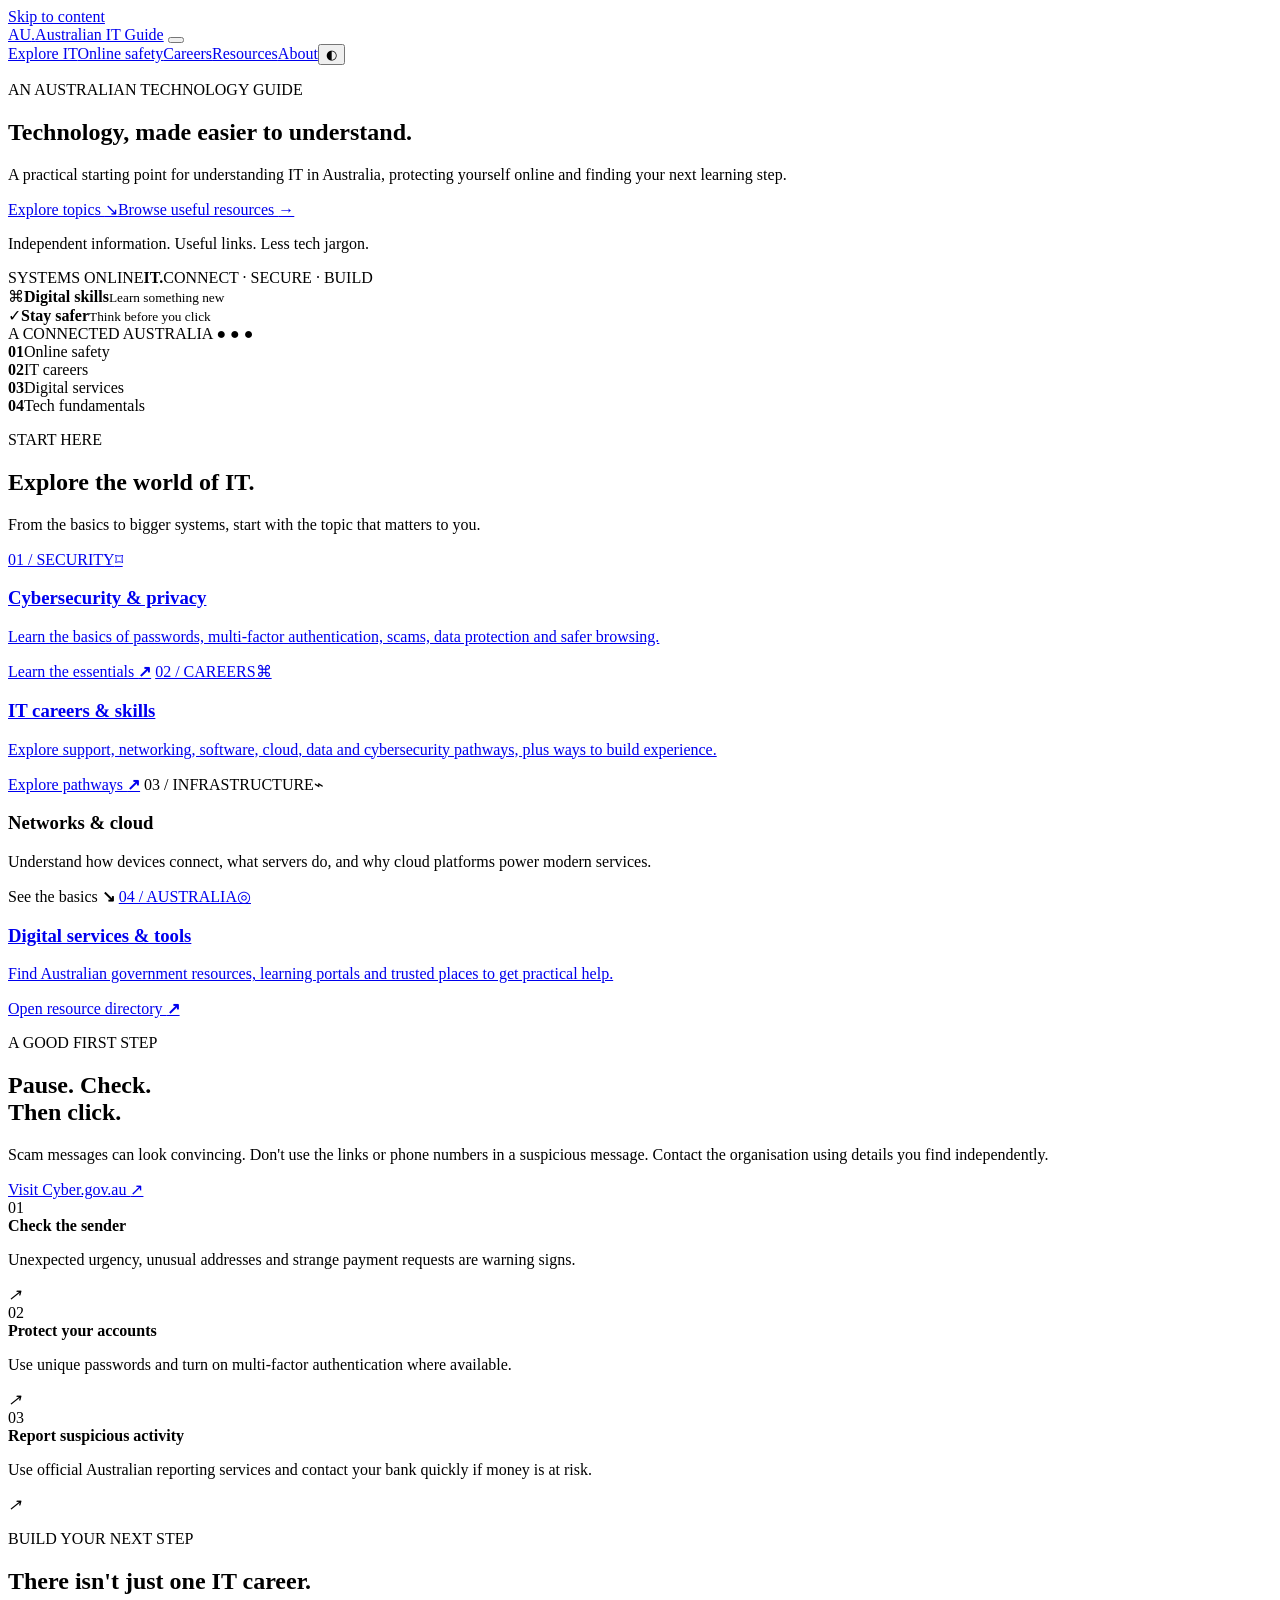
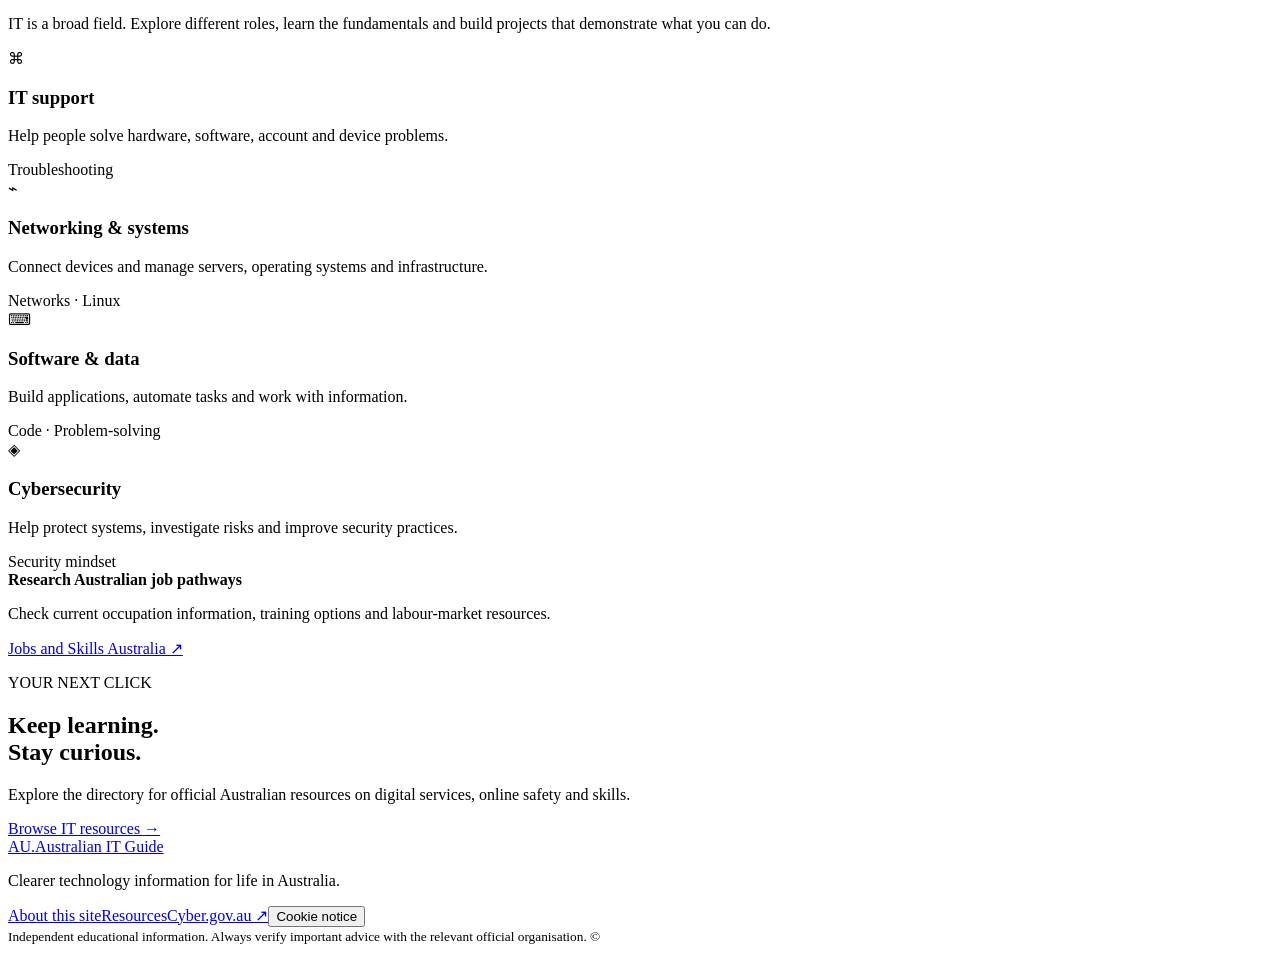
==== docs/index.html @ ee28a36d "Replace portfolio with Australian IT information website" ====
<!doctype html>
<html lang="en-AU" data-theme="light">
<head>
<meta charset="utf-8"><meta name="viewport" content="width=device-width,initial-scale=1">
<meta name="theme-color" content="#f5f7fb"><meta name="description" content="An Australian guide to information technology, cybersecurity, digital skills, IT careers and useful technology resources.">
<meta property="og:title" content="Australian IT Guide"><meta property="og:description" content="Understand technology, stay safer online and explore IT in Australia.">
<title>Australian IT Guide | Technology, Safety & Skills</title>
<link rel="icon" href="/assets/favicon.svg" type="image/svg+xml"><link rel="stylesheet" href="/style.css"><script defer src="/script.js"></script>
</head>
<body>
<a class="skip-link" href="#main">Skip to content</a>
<header class="site-header"><a class="brand" href="/" aria-label="Australian IT Guide home"><span class="brand-mark">AU<span>.</span></span><span class="brand-name">Australian IT Guide</span></a>
<button class="nav-toggle" aria-expanded="false" aria-controls="site-nav" aria-label="Open navigation"><span></span><span></span></button>
<nav class="nav-links" id="site-nav" aria-label="Main navigation"><a href="#topics">Explore IT</a><a href="#safety">Online safety</a><a href="#careers">Careers</a><a href="/gallery/">Resources</a><a href="/about/">About</a><button class="theme-toggle" type="button" aria-label="Switch to dark mode"><span class="theme-icon">◐</span></button></nav></header>
<main id="main">
<section class="hero">
<div class="hero-copy"><p class="eyebrow"><span class="live-dot"></span> AN AUSTRALIAN TECHNOLOGY GUIDE</p><h1>Technology, made <span>easier to understand.</span></h1><p class="hero-lead">A practical starting point for understanding IT in Australia, protecting yourself online and finding your next learning step.</p><div class="hero-actions"><a class="button primary" href="#topics">Explore topics <span>↘</span></a><a class="text-link" href="/gallery/">Browse useful resources <span>→</span></a></div><p class="hero-note">Independent information. Useful links. Less tech jargon.</p></div>
<div class="hero-visual" aria-hidden="true"><div class="visual-grid"></div><div class="orbit orbit-a"></div><div class="orbit orbit-b"></div><div class="core-chip"><span class="chip-top">SYSTEMS ONLINE</span><strong>IT<span>.</span></strong><span class="chip-bottom">CONNECT · SECURE · BUILD</span></div><div class="float-card card-one"><span class="mini-icon blue">⌘</span><span><b>Digital skills</b><small>Learn something new</small></span></div><div class="float-card card-two"><span class="mini-icon green">✓</span><span><b>Stay safer</b><small>Think before you click</small></span></div><div class="visual-caption">A CONNECTED AUSTRALIA <span>● ● ●</span></div></div>
</section>
<section class="stats-strip" aria-label="What this guide covers"><div><strong>01</strong><span>Online safety</span></div><div><strong>02</strong><span>IT careers</span></div><div><strong>03</strong><span>Digital services</span></div><div><strong>04</strong><span>Tech fundamentals</span></div></section>
<section class="section" id="topics"><div class="section-heading"><div><p class="eyebrow">START HERE</p><h2>Explore the world of IT.</h2></div><p>From the basics to bigger systems, start with the topic that matters to you.</p></div>
<div class="topic-grid">
<a class="topic-card topic-cyber" href="#safety"><span class="topic-number">01 / SECURITY</span><span class="topic-symbol">⌑</span><h3>Cybersecurity & privacy</h3><p>Learn the basics of passwords, multi-factor authentication, scams, data protection and safer browsing.</p><span class="card-link">Learn the essentials <b>↗</b></span></a>
<a class="topic-card topic-career" href="#careers"><span class="topic-number">02 / CAREERS</span><span class="topic-symbol">⌘</span><h3>IT careers & skills</h3><p>Explore support, networking, software, cloud, data and cybersecurity pathways, plus ways to build experience.</p><span class="card-link">Explore pathways <b>↗</b></span></a>
<a class="topic-card topic-network"><span class="topic-number">03 / INFRASTRUCTURE</span><span class="topic-symbol">⌁</span><h3>Networks & cloud</h3><p>Understand how devices connect, what servers do, and why cloud platforms power modern services.</p><span class="card-link">See the basics <b>↘</b></span></a>
<a class="topic-card topic-digital" href="/gallery/"><span class="topic-number">04 / AUSTRALIA</span><span class="topic-symbol">◎</span><h3>Digital services & tools</h3><p>Find Australian government resources, learning portals and trusted places to get practical help.</p><span class="card-link">Open resource directory <b>↗</b></span></a>
</div></section>
<section class="safety-section" id="safety"><div class="safety-copy"><p class="eyebrow light">A GOOD FIRST STEP</p><h2>Pause. Check.<br><span>Then click.</span></h2><p>Scam messages can look convincing. Don't use the links or phone numbers in a suspicious message. Contact the organisation using details you find independently.</p><a class="button light-button" href="https://www.cyber.gov.au/" target="_blank" rel="noopener noreferrer">Visit Cyber.gov.au <span>↗</span></a></div><div class="safety-checklist"><div class="check-row"><span>01</span><div><b>Check the sender</b><p>Unexpected urgency, unusual addresses and strange payment requests are warning signs.</p></div><i>↗</i></div><div class="check-row"><span>02</span><div><b>Protect your accounts</b><p>Use unique passwords and turn on multi-factor authentication where available.</p></div><i>↗</i></div><div class="check-row"><span>03</span><div><b>Report suspicious activity</b><p>Use official Australian reporting services and contact your bank quickly if money is at risk.</p></div><i>↗</i></div></div></section>
<section class="section career-section" id="careers"><div class="section-heading"><div><p class="eyebrow">BUILD YOUR NEXT STEP</p><h2>There isn't just one IT career.</h2></div><p>IT is a broad field. Explore different roles, learn the fundamentals and build projects that demonstrate what you can do.</p></div><div class="career-grid"><article class="career-card"><span class="career-icon">⌘</span><h3>IT support</h3><p>Help people solve hardware, software, account and device problems.</p><span class="skill-tag">Troubleshooting</span></article><article class="career-card"><span class="career-icon">⌁</span><h3>Networking & systems</h3><p>Connect devices and manage servers, operating systems and infrastructure.</p><span class="skill-tag">Networks · Linux</span></article><article class="career-card"><span class="career-icon">⌨</span><h3>Software & data</h3><p>Build applications, automate tasks and work with information.</p><span class="skill-tag">Code · Problem-solving</span></article><article class="career-card"><span class="career-icon">◈</span><h3>Cybersecurity</h3><p>Help protect systems, investigate risks and improve security practices.</p><span class="skill-tag">Security mindset</span></article></div><div class="career-callout"><div><b>Research Australian job pathways</b><p>Check current occupation information, training options and labour-market resources.</p></div><a class="text-link" href="https://www.jobsandskills.gov.au/" target="_blank" rel="noopener noreferrer">Jobs and Skills Australia ↗</a></div></section>
<section class="bottom-cta"><div><p class="eyebrow">YOUR NEXT CLICK</p><h2>Keep learning.<br><span>Stay curious.</span></h2><p>Explore the directory for official Australian resources on digital services, online safety and skills.</p></div><a class="button primary" href="/gallery/">Browse IT resources <span>→</span></a></section>
</main>
<footer class="site-footer"><a class="brand footer-brand" href="/"><span class="brand-mark">AU<span>.</span></span><span class="brand-name">Australian IT Guide</span></a><p>Clearer technology information for life in Australia.</p><div class="footer-links"><a href="/about/">About this site</a><a href="/gallery/">Resources</a><a href="https://www.cyber.gov.au/" target="_blank" rel="noopener noreferrer">Cyber.gov.au ↗</a><button class="cookie-notice-link" type="button">Cookie notice</button></div><small>Independent educational information. Always verify important advice with the relevant official organisation. © <span id="year"></span></small></footer>
</body></html>
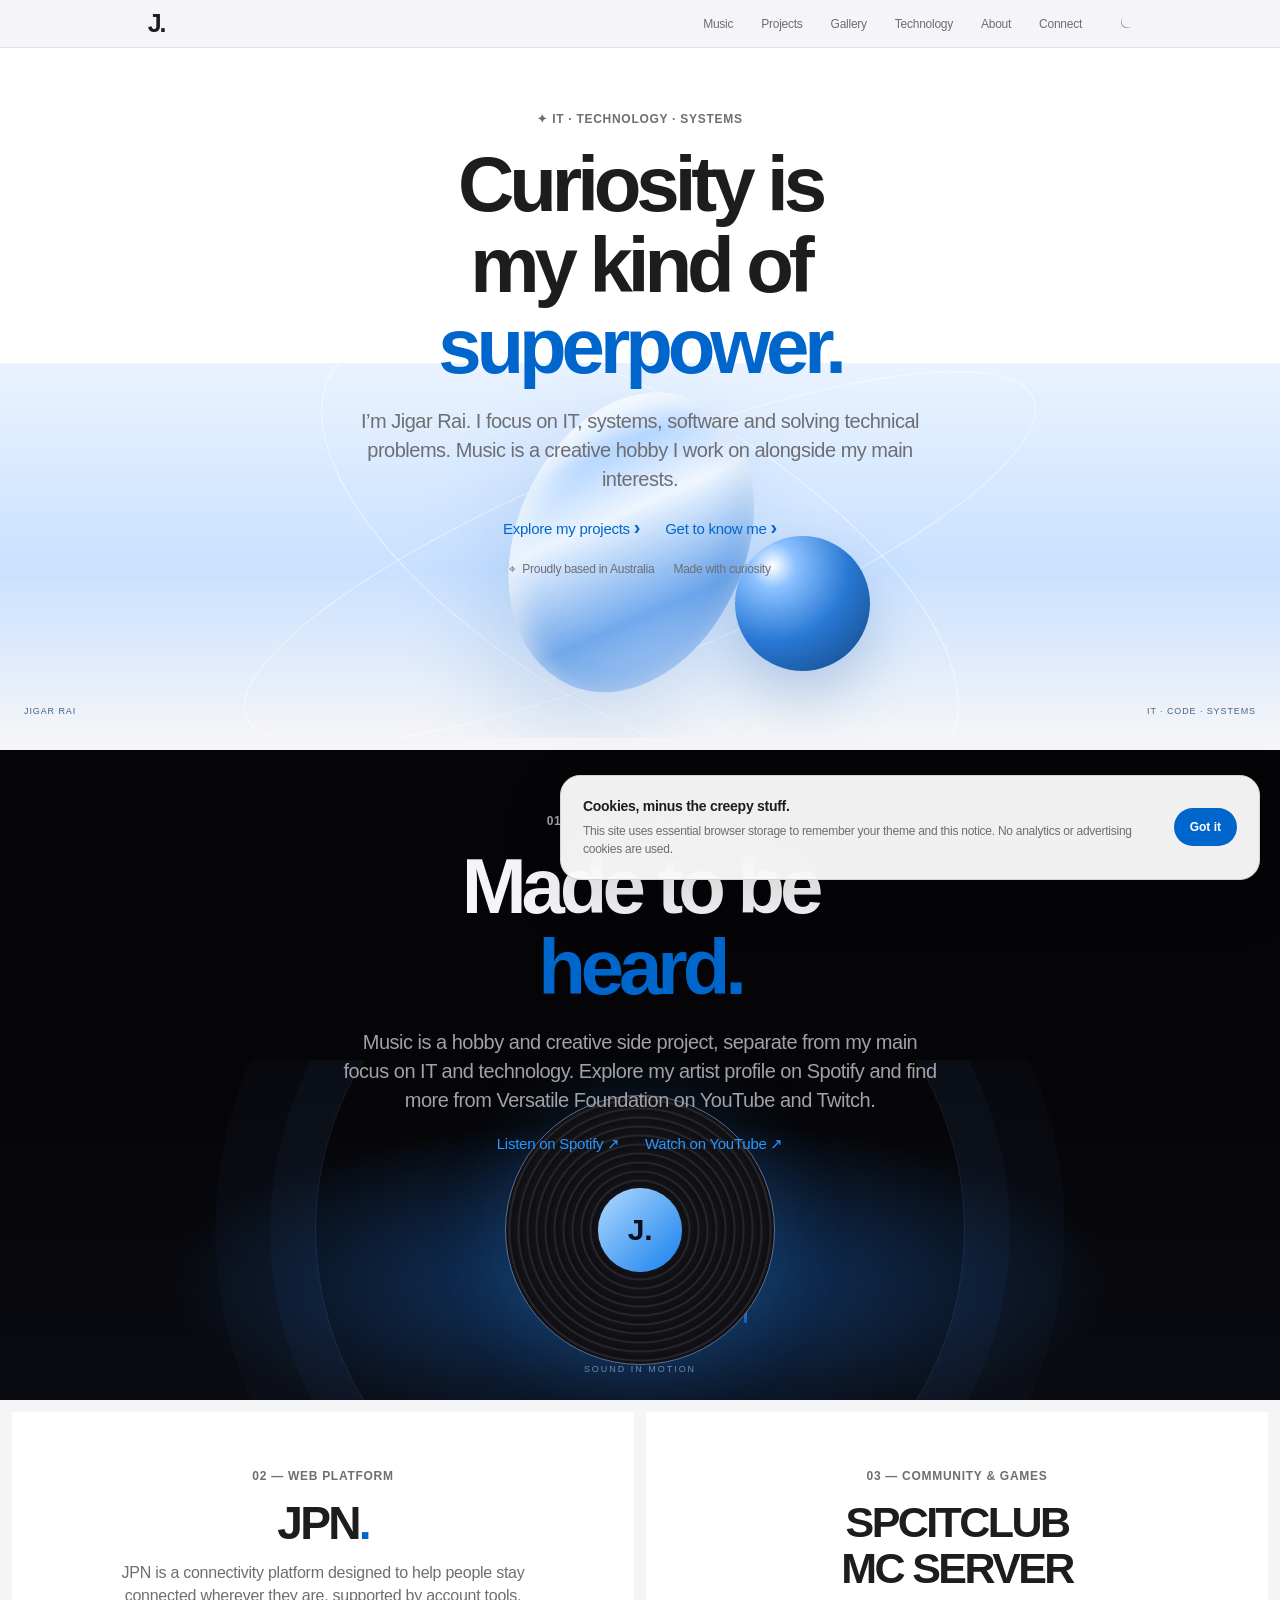
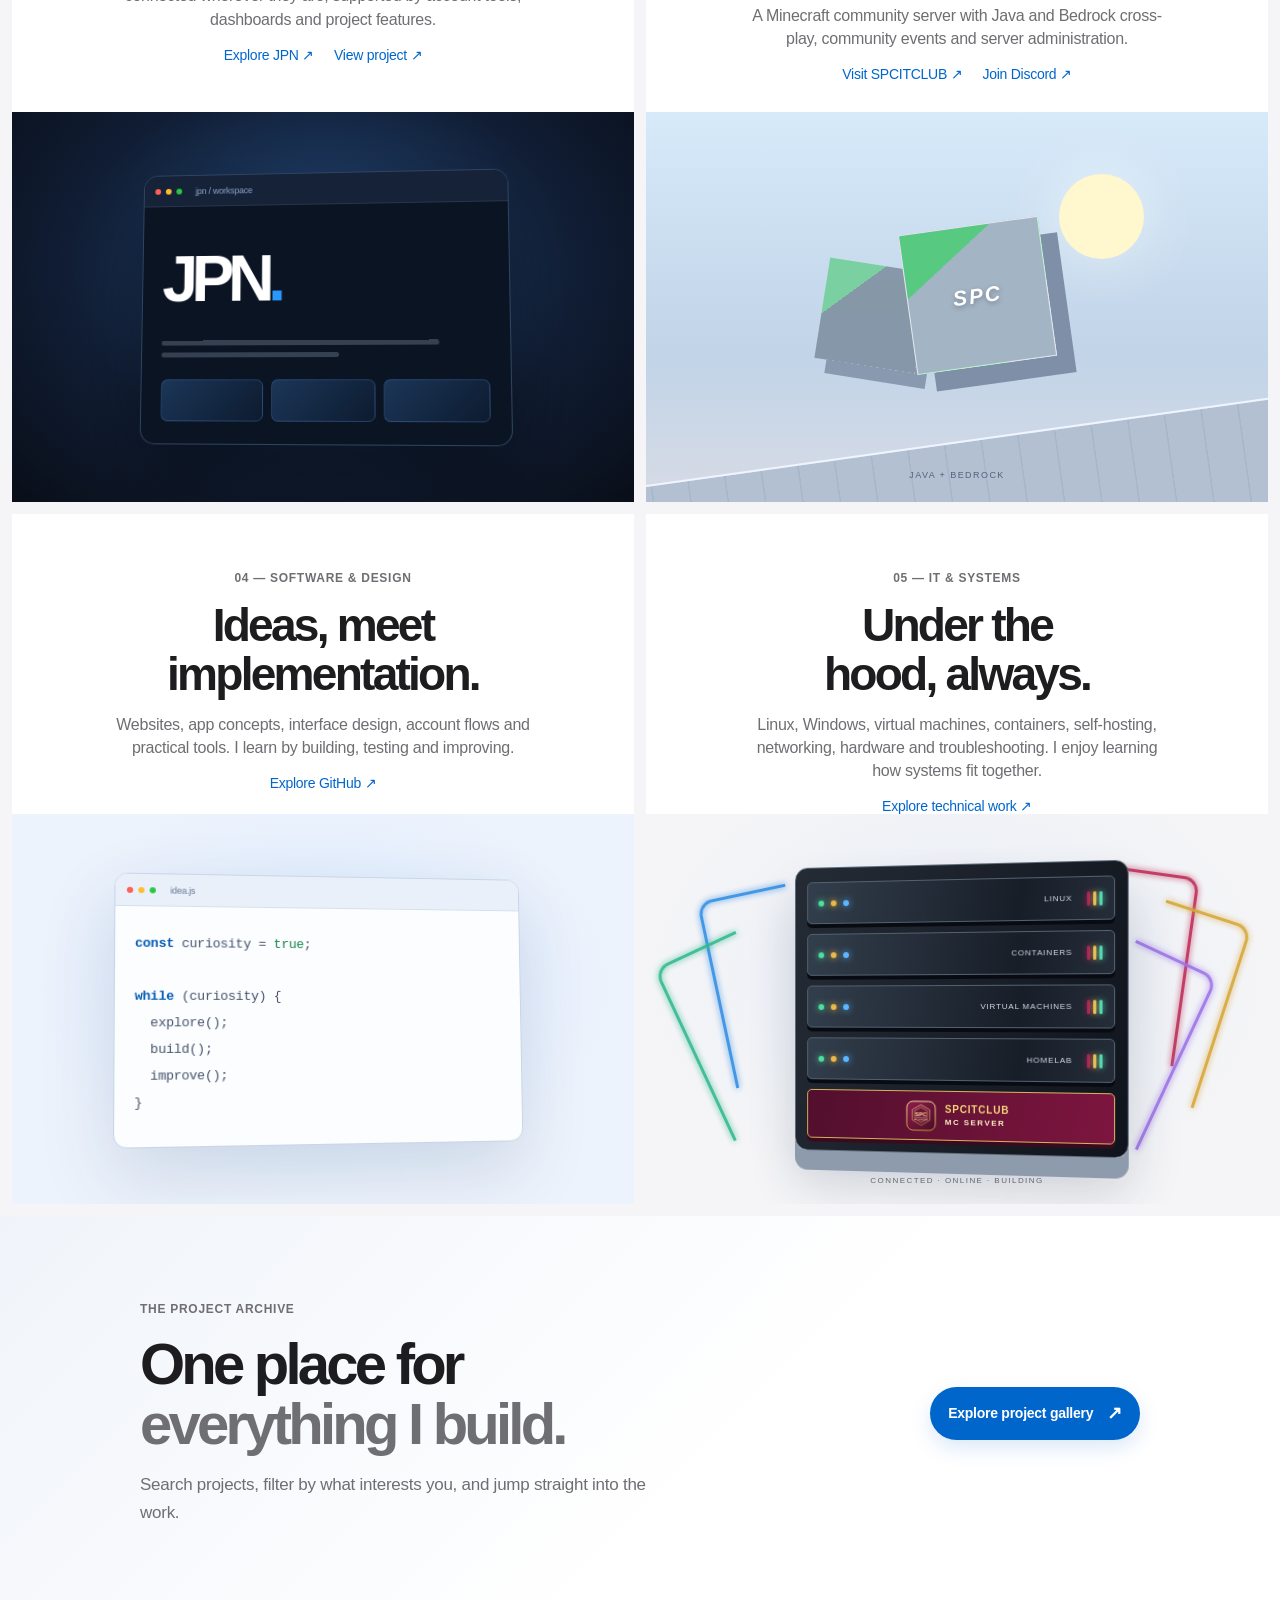
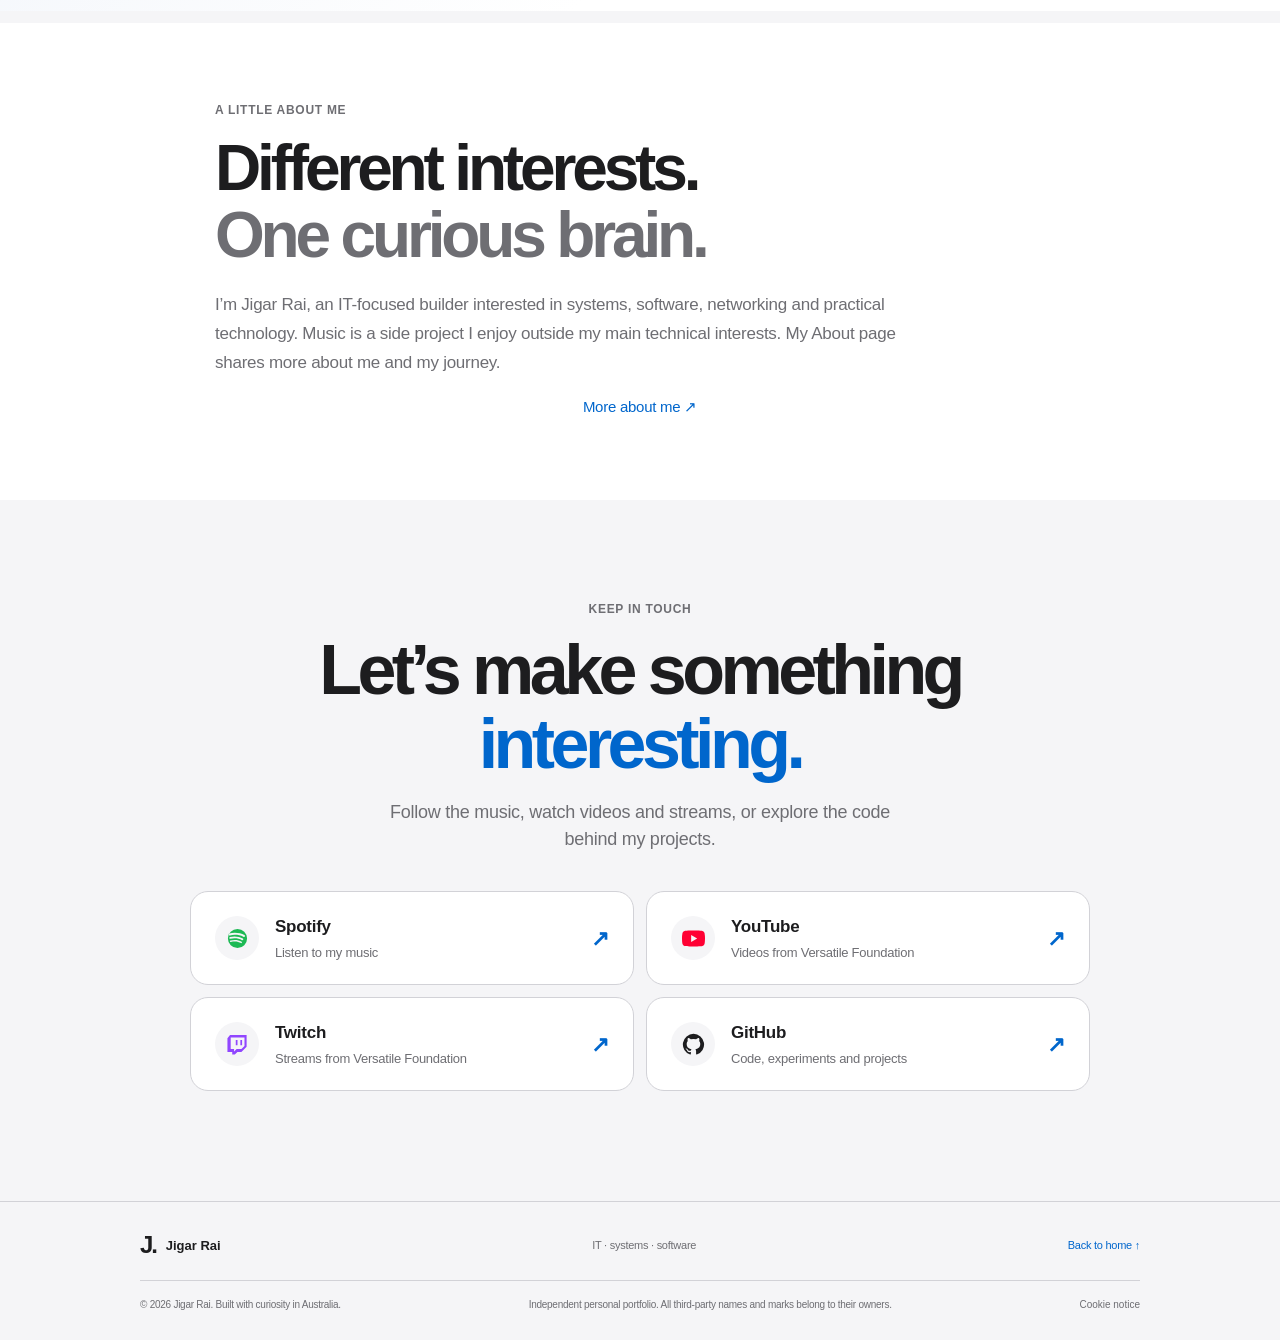
==== commit c3d2d0b0: "Revert Australian IT Guide redesign and restore portfolio" ====
--- a/docs/index.html
+++ b/docs/index.html
@@ -1,33 +1,37 @@
 <!doctype html>
 <html lang="en-AU" data-theme="light">
 <head>
-<meta charset="utf-8"><meta name="viewport" content="width=device-width,initial-scale=1">
-<meta name="theme-color" content="#f5f7fb"><meta name="description" content="An Australian guide to information technology, cybersecurity, digital skills, IT careers and useful technology resources.">
-<meta property="og:title" content="Australian IT Guide"><meta property="og:description" content="Understand technology, stay safer online and explore IT in Australia.">
-<title>Australian IT Guide | Technology, Safety & Skills</title>
-<link rel="icon" href="/assets/favicon.svg" type="image/svg+xml"><link rel="stylesheet" href="/style.css"><script defer src="/script.js"></script>
+<meta charset="utf-8"><meta name="viewport" content="width=device-width,initial-scale=1"><meta name="theme-color" content="#f5f5f7">
+<meta name="description" content="Jigar Rai is an IT enthusiast focused on systems, software, networking, infrastructure and digital projects. Music is a personal side project.">
+<meta property="og:title" content="Jigar Rai — IT, Systems & Software"><meta property="og:description" content="Music, technology, code and curious experiments from Australia.">
+<title>Jigar Rai — IT, Systems & Software</title><link rel="icon" href="assets/favicon.svg" type="image/svg+xml"><link rel="stylesheet" href="style.css"><script defer src="script.js"></script>
 </head>
 <body>
 <a class="skip-link" href="#main">Skip to content</a>
-<header class="site-header"><a class="brand" href="/" aria-label="Australian IT Guide home"><span class="brand-mark">AU<span>.</span></span><span class="brand-name">Australian IT Guide</span></a>
-<button class="nav-toggle" aria-expanded="false" aria-controls="site-nav" aria-label="Open navigation"><span></span><span></span></button>
-<nav class="nav-links" id="site-nav" aria-label="Main navigation"><a href="#topics">Explore IT</a><a href="#safety">Online safety</a><a href="#careers">Careers</a><a href="/gallery/">Resources</a><a href="/about/">About</a><button class="theme-toggle" type="button" aria-label="Switch to dark mode"><span class="theme-icon">◐</span></button></nav></header>
+<header class="global-nav"><a class="brand" href="/#home" aria-label="Jigar Rai home">J.</a><button class="nav-toggle" type="button" aria-expanded="false" aria-controls="nav-links" aria-label="Open menu"><span></span><span></span></button><nav class="nav-links" id="nav-links" aria-label="Main navigation"><a href="/#music">Music</a><a href="/#projects">Projects</a><a href="/gallery/">Gallery</a><a href="/#technology">Technology</a><a href="/about/">About</a><a href="/#connect">Connect</a><button class="theme-toggle" type="button" aria-label="Switch appearance" title="Toggle light and dark mode"><svg viewBox="0 0 24 24" aria-hidden="true"><path d="M20.5 15.5A8.5 8.5 0 0 1 8.5 3.5 8.5 8.5 0 1 0 20.5 15.5Z"/></svg></button></nav></header>
 <main id="main">
-<section class="hero">
-<div class="hero-copy"><p class="eyebrow"><span class="live-dot"></span> AN AUSTRALIAN TECHNOLOGY GUIDE</p><h1>Technology, made <span>easier to understand.</span></h1><p class="hero-lead">A practical starting point for understanding IT in Australia, protecting yourself online and finding your next learning step.</p><div class="hero-actions"><a class="button primary" href="#topics">Explore topics <span>↘</span></a><a class="text-link" href="/gallery/">Browse useful resources <span>→</span></a></div><p class="hero-note">Independent information. Useful links. Less tech jargon.</p></div>
-<div class="hero-visual" aria-hidden="true"><div class="visual-grid"></div><div class="orbit orbit-a"></div><div class="orbit orbit-b"></div><div class="core-chip"><span class="chip-top">SYSTEMS ONLINE</span><strong>IT<span>.</span></strong><span class="chip-bottom">CONNECT · SECURE · BUILD</span></div><div class="float-card card-one"><span class="mini-icon blue">⌘</span><span><b>Digital skills</b><small>Learn something new</small></span></div><div class="float-card card-two"><span class="mini-icon green">✓</span><span><b>Stay safer</b><small>Think before you click</small></span></div><div class="visual-caption">A CONNECTED AUSTRALIA <span>● ● ●</span></div></div>
+<section class="hero hero-home" id="home"><div class="hero-copy"><p class="kicker">✦ IT · TECHNOLOGY · SYSTEMS</p><h1>Curiosity is<br>my kind of <span>superpower.</span></h1><p class="lead">I’m Jigar Rai. I focus on IT, systems, software and solving technical problems. Music is a creative hobby I work on alongside my main interests.</p><div class="links"><a href="/#projects">Explore my projects <b>›</b></a><a href="/about/">Get to know me <b>›</b></a></div><p class="location">⌖ &nbsp;Proudly based in Australia <span>·</span> Made with curiosity</p></div><div class="hero-art" aria-label="Original abstract blue and silver artwork"><i class="orbit one"></i><i class="orbit two"></i><i class="glass"></i><i class="sphere"></i><div class="art-caption"><span>JIGAR RAI</span><span>IT · CODE · SYSTEMS</span></div></div></section>
+<section class="hero hero-music" id="music"><div class="hero-copy"><p class="kicker">01 — MUSIC · SIDE PROJECT</p><h2>Made to be<br><span>heard.</span></h2><p class="lead">Music is a hobby and creative side project, separate from my main focus on IT and technology. Explore my artist profile on Spotify and find more from Versatile Foundation on YouTube and Twitch.</p><div class="links"><a href="https://open.spotify.com/artist/1ihmgGU9tknCs3DzSl9rHp?si=26b432162ead4dad" target="_blank" rel="noopener noreferrer">Listen on Spotify ↗</a><a href="https://www.youtube.com/@VersatileFoundation" target="_blank" rel="noopener noreferrer">Watch on YouTube ↗</a></div></div><div class="music-art" aria-label="Stylised vinyl record and sound wave"><div class="halo"></div><div class="vinyl"><span>J.</span></div><div class="bars"><i style="--i:0;--h:10px"></i><i style="--i:1;--h:27px"></i><i style="--i:2;--h:44px"></i><i style="--i:3;--h:17px"></i><i style="--i:4;--h:34px"></i><i style="--i:5;--h:51px"></i><i style="--i:6;--h:24px"></i><i style="--i:7;--h:41px"></i><i style="--i:8;--h:14px"></i><i style="--i:9;--h:31px"></i><i style="--i:10;--h:48px"></i><i style="--i:11;--h:21px"></i><i style="--i:12;--h:38px"></i><i style="--i:13;--h:11px"></i><i style="--i:14;--h:28px"></i><i style="--i:15;--h:45px"></i><i style="--i:16;--h:18px"></i><i style="--i:17;--h:35px"></i><i style="--i:18;--h:52px"></i><i style="--i:19;--h:25px"></i><i style="--i:20;--h:42px"></i><i style="--i:21;--h:15px"></i><i style="--i:22;--h:32px"></i><i style="--i:23;--h:49px"></i><i style="--i:24;--h:22px"></i><i style="--i:25;--h:39px"></i><i style="--i:26;--h:12px"></i><i style="--i:27;--h:29px"></i><i style="--i:28;--h:46px"></i><i style="--i:29;--h:19px"></i><i style="--i:30;--h:36px"></i></div><small>SOUND IN MOTION</small></div></section>
+<section class="feature-grid" id="projects">
+<article class="feature jpn"><div class="feature-copy"><p class="kicker">02 — WEB PLATFORM</p><h2>JPN<span>.</span></h2><p>JPN is a connectivity platform designed to help people stay connected wherever they are, supported by account tools, dashboards and project features.</p><div class="links"><a href="https://jigar1234nob.github.io/JPN/" target="_blank" rel="noopener noreferrer">Explore JPN ↗</a><a href="https://github.com/Jigar1234Nob/JPN" target="_blank" rel="noopener noreferrer">View project ↗</a></div></div><a class="artwork jpn-art" href="https://jigar1234nob.github.io/JPN/" target="_blank" rel="noopener noreferrer" aria-label="Open JPN"><div class="mock-window"><div class="windowbar"><i></i><i></i><i></i><small>jpn / workspace</small></div><div class="mock-content"><b>JPN<span>.</span></b><hr><hr class="short"><div class="mock-cards"><i></i><i></i><i></i></div></div></div></a></article>
+<article class="feature community"><div class="feature-copy"><p class="kicker">03 — COMMUNITY & GAMES</p><h2 class="community-title">SPCITCLUB<br>MC SERVER</h2><p>A Minecraft community server with Java and Bedrock cross-play, community events and server administration.</p><div class="links"><a href="https://spcitclub.me" target="_blank" rel="noopener noreferrer">Visit SPCITCLUB ↗</a><a href="https://discord.gg/spcitclubmc" target="_blank" rel="noopener noreferrer">Join Discord ↗</a></div></div><a class="artwork voxel-art" href="https://spcitclub.me" target="_blank" rel="noopener noreferrer" aria-label="Visit SPCITCLUB Minecraft Server"><i class="sun"></i><i class="cube cube-back"></i><i class="cube cube-front"><b>SPC</b></i><i class="ground"></i><small>JAVA + BEDROCK</small></a></article>
+<article class="feature code"><div class="feature-copy"><p class="kicker">04 — SOFTWARE & DESIGN</p><h2>Ideas, meet<br>implementation.</h2><p>Websites, app concepts, interface design, account flows and practical tools. I learn by building, testing and improving.</p><div class="links"><a href="https://github.com/Jigar1234Nob" target="_blank" rel="noopener noreferrer">Explore GitHub ↗</a></div></div><a class="artwork code-art" href="https://github.com/Jigar1234Nob" target="_blank" rel="noopener noreferrer" aria-label="Browse coding projects"><div class="editor"><div class="windowbar"><i></i><i></i><i></i><small>idea.js</small></div><pre><b>const</b> curiosity = <em>true</em>;
+
+<b>while</b> (curiosity) {
+  explore();
+  build();
+  improve();
+}</pre></div></a></article>
+<article class="feature lab" id="technology"><div class="feature-copy"><p class="kicker">05 — IT & SYSTEMS</p><h2>Under the<br>hood, always.</h2><p>Linux, Windows, virtual machines, containers, self-hosting, networking, hardware and troubleshooting. I enjoy learning how systems fit together.</p><div class="links"><a href="https://github.com/Jigar1234Nob" target="_blank" rel="noopener noreferrer">Explore technical work ↗</a></div></div><div class="artwork lab-art" aria-label="Illustration of a colorful homelab server rack with burgundy and gold SPCITCLUB branding"><div class="rack-glow"></div><div class="rack-wires" aria-hidden="true"><i class="wire wire-red"></i><i class="wire wire-gold"></i><i class="wire wire-blue"></i><i class="wire wire-green"></i><i class="wire wire-purple"></i></div><div class="servers"><div><i></i><i></i><i></i><span>LINUX</span><b class="drive-lights"><em></em><em></em><em></em></b></div><div><i></i><i></i><i></i><span>CONTAINERS</span><b class="drive-lights"><em></em><em></em><em></em></b></div><div><i></i><i></i><i></i><span>VIRTUAL MACHINES</span><b class="drive-lights"><em></em><em></em><em></em></b></div><div><i></i><i></i><i></i><span>HOMELAB</span><b class="drive-lights"><em></em><em></em><em></em></b></div><div class="rack-brand"><img src="assets/spcitclub-logo.svg" alt="SPCITCLUB burgundy and gold emblem"><span>SPCITCLUB<br><small>MC SERVER</small></span></div></div><div class="cable-label">CONNECTED · ONLINE · BUILDING</div></div></article>
 </section>
-<section class="stats-strip" aria-label="What this guide covers"><div><strong>01</strong><span>Online safety</span></div><div><strong>02</strong><span>IT careers</span></div><div><strong>03</strong><span>Digital services</span></div><div><strong>04</strong><span>Tech fundamentals</span></div></section>
-<section class="section" id="topics"><div class="section-heading"><div><p class="eyebrow">START HERE</p><h2>Explore the world of IT.</h2></div><p>From the basics to bigger systems, start with the topic that matters to you.</p></div>
-<div class="topic-grid">
-<a class="topic-card topic-cyber" href="#safety"><span class="topic-number">01 / SECURITY</span><span class="topic-symbol">⌑</span><h3>Cybersecurity & privacy</h3><p>Learn the basics of passwords, multi-factor authentication, scams, data protection and safer browsing.</p><span class="card-link">Learn the essentials <b>↗</b></span></a>
-<a class="topic-card topic-career" href="#careers"><span class="topic-number">02 / CAREERS</span><span class="topic-symbol">⌘</span><h3>IT careers & skills</h3><p>Explore support, networking, software, cloud, data and cybersecurity pathways, plus ways to build experience.</p><span class="card-link">Explore pathways <b>↗</b></span></a>
-<a class="topic-card topic-network"><span class="topic-number">03 / INFRASTRUCTURE</span><span class="topic-symbol">⌁</span><h3>Networks & cloud</h3><p>Understand how devices connect, what servers do, and why cloud platforms power modern services.</p><span class="card-link">See the basics <b>↘</b></span></a>
-<a class="topic-card topic-digital" href="/gallery/"><span class="topic-number">04 / AUSTRALIA</span><span class="topic-symbol">◎</span><h3>Digital services & tools</h3><p>Find Australian government resources, learning portals and trusted places to get practical help.</p><span class="card-link">Open resource directory <b>↗</b></span></a>
+<section class="gallery-callout"><div><p class="kicker">THE PROJECT ARCHIVE</p><h2>One place for<br><span>everything I build.</span></h2><p>Search projects, filter by what interests you, and jump straight into the work.</p></div><a class="gallery-button" href="/gallery/">Explore project gallery <span>↗</span></a></section>
+<section class="about-preview"><div class="about-inner"><p class="kicker">A LITTLE ABOUT ME</p><h2>Different interests.<br><span>One curious brain.</span></h2><p class="preview-copy">I’m Jigar Rai, an IT-focused builder interested in systems, software, networking and practical technology. Music is a side project I enjoy outside my main technical interests. My About page shares more about me and my journey.</p><div class="links"><a href="/about/">More about me ↗</a></div></div></section>
+<section class="connect" id="connect"><p class="kicker">KEEP IN TOUCH</p><h2>Let’s make something<br><span>interesting.</span></h2><p class="connect-lead">Follow the music, watch videos and streams, or explore the code behind my projects.</p><div class="social-grid">
+<a class="social-card spotify" href="https://open.spotify.com/artist/1ihmgGU9tknCs3DzSl9rHp?si=26b432162ead4dad" target="_blank" rel="noopener noreferrer"><span class="social-icon"><svg viewBox="0 0 24 24" aria-hidden="true"><path d="M12 2a10 10 0 1 0 0 20 10 10 0 0 0 0-20Zm4.59 14.43a.75.75 0 0 1-1.03.25c-2.82-1.72-6.37-2.1-10.55-1.15a.75.75 0 1 1-.33-1.46c4.57-1.04 8.5-.59 11.66 1.33.35.21.46.67.25 1.03Zm1.36-3.03a.94.94 0 0 1-1.29.31c-3.23-1.99-8.16-2.57-11.98-1.41a.94.94 0 1 1-.55-1.8c4.37-1.33 9.8-.69 13.51 1.6.44.27.58.85.31 1.3Zm.12-3.16C14.2 7.9 7.8 7.69 4.1 8.82a1.13 1.13 0 1 1-.66-2.16c4.25-1.29 11.32-1.04 15.79 1.61a1.13 1.13 0 0 1-1.16 1.97Z"/></svg></span><span><b>Spotify</b><small>Listen to my music</small></span><strong>↗</strong></a>
+<a class="social-card youtube" href="https://www.youtube.com/@VersatileFoundation" target="_blank" rel="noopener noreferrer"><span class="social-icon"><svg viewBox="0 0 24 24" aria-hidden="true"><path d="M23.5 6.2a3 3 0 0 0-2.11-2.12C19.53 3.57 12 3.57 12 3.57s-7.53 0-9.39.5A3 3 0 0 0 .5 6.2 31.2 31.2 0 0 0 0 12a31.2 31.2 0 0 0 .5 5.8 3 3 0 0 0 2.11 2.12c1.86.5 9.39.5 9.39.5s7.53 0 9.39-.5a3 3 0 0 0 2.11-2.12A31.2 31.2 0 0 0 24 12a31.2 31.2 0 0 0-.5-5.8ZM9.55 15.56V8.44L15.82 12Z"/></svg></span><span><b>YouTube</b><small>Videos from Versatile Foundation</small></span><strong>↗</strong></a>
+<a class="social-card twitch" href="https://twitch.tv/versatilefoundation" target="_blank" rel="noopener noreferrer"><span class="social-icon"><svg viewBox="0 0 24 24" aria-hidden="true"><path d="M4.2 2 1.5 5.4v14.4h5v2.7h2.7l2.7-2.7h4.2l5.4-5.4V2H4.2Zm15.1 11.5-3.2 3.2h-5l-2.7 2.7v-2.7H4.9V4.7h14.4v8.8ZM15 7.4h1.8v5.3H15V7.4Zm-4.8 0H12v5.3h-1.8V7.4Z"/></svg></span><span><b>Twitch</b><small>Streams from Versatile Foundation</small></span><strong>↗</strong></a>
+<a class="social-card github" href="https://github.com/Jigar1234Nob" target="_blank" rel="noopener noreferrer"><span class="social-icon"><svg viewBox="0 0 24 24" aria-hidden="true"><path d="M12 .9a11.1 11.1 0 0 0-3.51 21.63c.56.1.76-.24.76-.54v-2.1c-3.1.67-3.76-1.32-3.76-1.32-.5-1.28-1.23-1.62-1.23-1.62-1.01-.69.08-.68.08-.68 1.12.08 1.71 1.15 1.71 1.15.99 1.7 2.6 1.21 3.23.92.1-.72.39-1.21.7-1.49-2.48-.28-5.09-1.24-5.09-5.52 0-1.22.44-2.22 1.15-3-.12-.28-.5-1.42.11-2.96 0 0 .94-.3 3.05 1.15a10.6 10.6 0 0 1 5.55 0c2.11-1.45 3.05-1.15 3.05-1.15.61 1.54.23 2.68.11 2.96.72.78 1.15 1.78 1.15 3.01 0 4.29-2.62 5.23-5.11 5.51.4.35.75 1.03.75 2.08v3.06c0 .3.2.65.77.54A11.1 11.1 0 0 0 12 .9Z"/></svg></span><span><b>GitHub</b><small>Code, experiments and projects</small></span><strong>↗</strong></a>
 </div></section>
-<section class="safety-section" id="safety"><div class="safety-copy"><p class="eyebrow light">A GOOD FIRST STEP</p><h2>Pause. Check.<br><span>Then click.</span></h2><p>Scam messages can look convincing. Don't use the links or phone numbers in a suspicious message. Contact the organisation using details you find independently.</p><a class="button light-button" href="https://www.cyber.gov.au/" target="_blank" rel="noopener noreferrer">Visit Cyber.gov.au <span>↗</span></a></div><div class="safety-checklist"><div class="check-row"><span>01</span><div><b>Check the sender</b><p>Unexpected urgency, unusual addresses and strange payment requests are warning signs.</p></div><i>↗</i></div><div class="check-row"><span>02</span><div><b>Protect your accounts</b><p>Use unique passwords and turn on multi-factor authentication where available.</p></div><i>↗</i></div><div class="check-row"><span>03</span><div><b>Report suspicious activity</b><p>Use official Australian reporting services and contact your bank quickly if money is at risk.</p></div><i>↗</i></div></div></section>
-<section class="section career-section" id="careers"><div class="section-heading"><div><p class="eyebrow">BUILD YOUR NEXT STEP</p><h2>There isn't just one IT career.</h2></div><p>IT is a broad field. Explore different roles, learn the fundamentals and build projects that demonstrate what you can do.</p></div><div class="career-grid"><article class="career-card"><span class="career-icon">⌘</span><h3>IT support</h3><p>Help people solve hardware, software, account and device problems.</p><span class="skill-tag">Troubleshooting</span></article><article class="career-card"><span class="career-icon">⌁</span><h3>Networking & systems</h3><p>Connect devices and manage servers, operating systems and infrastructure.</p><span class="skill-tag">Networks · Linux</span></article><article class="career-card"><span class="career-icon">⌨</span><h3>Software & data</h3><p>Build applications, automate tasks and work with information.</p><span class="skill-tag">Code · Problem-solving</span></article><article class="career-card"><span class="career-icon">◈</span><h3>Cybersecurity</h3><p>Help protect systems, investigate risks and improve security practices.</p><span class="skill-tag">Security mindset</span></article></div><div class="career-callout"><div><b>Research Australian job pathways</b><p>Check current occupation information, training options and labour-market resources.</p></div><a class="text-link" href="https://www.jobsandskills.gov.au/" target="_blank" rel="noopener noreferrer">Jobs and Skills Australia ↗</a></div></section>
-<section class="bottom-cta"><div><p class="eyebrow">YOUR NEXT CLICK</p><h2>Keep learning.<br><span>Stay curious.</span></h2><p>Explore the directory for official Australian resources on digital services, online safety and skills.</p></div><a class="button primary" href="/gallery/">Browse IT resources <span>→</span></a></section>
 </main>
-<footer class="site-footer"><a class="brand footer-brand" href="/"><span class="brand-mark">AU<span>.</span></span><span class="brand-name">Australian IT Guide</span></a><p>Clearer technology information for life in Australia.</p><div class="footer-links"><a href="/about/">About this site</a><a href="/gallery/">Resources</a><a href="https://www.cyber.gov.au/" target="_blank" rel="noopener noreferrer">Cyber.gov.au ↗</a><button class="cookie-notice-link" type="button">Cookie notice</button></div><small>Independent educational information. Always verify important advice with the relevant official organisation. © <span id="year"></span></small></footer>
+<footer class="footer"><div class="footer-top"><a class="footer-brand" href="/#home">J. <span>Jigar Rai</span></a><span>IT · systems · software</span><a href="/#home">Back to home ↑</a></div><div class="footer-bottom"><span>© <span id="year"></span> Jigar Rai. Built with curiosity in Australia.</span><span>Independent personal portfolio. All third-party names and marks belong to their owners.</span></div></footer>
 </body></html>
--- a/docs/style.css
+++ b/docs/style.css
@@ -0,0 +1,259 @@
+:root{color-scheme:light;--page:#f5f5f7;--panel:#fff;--text:#1d1d1f;--muted:#6e6e73;--line:#d2d2d7;--blue:#06c;--sans:-apple-system,BlinkMacSystemFont,"SF Pro Display","SF Pro Text","Helvetica Neue",Arial,sans-serif}html[data-theme="dark"]{color-scheme:dark;--page:#000;--panel:#161617;--text:#f5f5f7;--muted:#a1a1a6;--line:#424245;--blue:#2997ff}
+*{box-sizing:border-box}html{scroll-behavior:smooth;scroll-padding-top:48px}body{margin:0;background:var(--page);color:var(--text);font:17px/1.5 var(--sans);letter-spacing:-.015em;-webkit-font-smoothing:antialiased;transition:background .2s,color .2s}a{color:inherit;text-decoration:none}button{font:inherit}::selection{background:#0071e355}.skip-link{position:fixed;top:8px;left:8px;z-index:99;padding:10px;background:var(--text);color:var(--page);transform:translateY(-150%)}.skip-link:focus{transform:translateY(0)}:focus-visible{outline:3px solid var(--blue);outline-offset:4px}
+.global-nav{height:48px;position:sticky;top:0;z-index:50;display:flex;align-items:center;justify-content:space-between;padding:0 max(22px,calc((100vw - 1000px)/2));background:color-mix(in srgb,var(--page) 84%,transparent);backdrop-filter:saturate(180%) blur(20px);-webkit-backdrop-filter:saturate(180%) blur(20px);border-bottom:1px solid color-mix(in srgb,var(--line) 55%,transparent)}.brand,.footer-brand{font-size:24px;font-weight:700;letter-spacing:-.1em}.nav-links{height:100%;display:flex;align-items:center;gap:clamp(18px,3vw,36px)}.nav-links>a{font-size:12px;color:var(--muted);white-space:nowrap}.nav-links>a:hover,.footer a:hover{color:var(--blue)}.theme-toggle{width:30px;height:32px;display:grid;place-items:center;background:none;border:0;color:var(--muted);cursor:pointer}.theme-toggle svg{width:17px;fill:currentColor}.nav-toggle{display:none;background:none;border:0;padding:9px}.nav-toggle span{display:block;width:18px;height:1.5px;background:var(--text);margin:5px 0}
+.hero{position:relative;min-height:690px;margin-bottom:12px;overflow:hidden;background:var(--panel);text-align:center;display:flex;flex-direction:column;align-items:center}.hero-copy{z-index:2;width:min(720px,calc(100% - 40px));padding-top:62px}.kicker{font-size:12px;letter-spacing:.06em;font-weight:600;color:var(--muted);margin:0 0 16px}.hero h1,.hero h2{font-size:clamp(44px,6.4vw,78px);line-height:1.04;letter-spacing:-.065em;font-weight:650;margin:0}.hero h1 span,.hero h2 span,.about h2 span,.connect h2 span{color:var(--blue)}.lead{max-width:600px;margin:20px auto 0;font-size:20px;line-height:1.45;letter-spacing:-.025em;color:var(--muted)}.links{display:flex;justify-content:center;gap:25px;flex-wrap:wrap;margin-top:18px}.links a{font-size:15px;color:var(--blue)}.links a:hover{text-decoration:underline}.links b{font-size:20px}.location{display:flex;justify-content:center;gap:8px;align-items:center;margin:18px 0 0;color:var(--muted);font-size:12px}.location span{color:#a1a1a6}
+.hero-art{position:absolute;inset:315px 0 0;overflow:hidden;background:linear-gradient(#eaf3ff,#c9e1ff 55%,var(--page))}.orbit{position:absolute;left:50%;top:52%;border:1px solid #fff9;border-radius:50%;transform:translate(-50%,-50%) rotate(-22deg)}.orbit.one{width:min(74vw,850px);height:210px}.orbit.two{width:min(66vw,720px);height:310px;transform:translate(-50%,-50%) rotate(31deg)}.glass{position:absolute;left:50%;top:50%;width:clamp(140px,20vw,230px);height:clamp(200px,27vw,310px);border-radius:46% 54% 45% 55%;transform:translate(-54%,-53%) rotate(31deg);background:linear-gradient(125deg,#ffffffdb,#a6ceffbc 25%,#fff9 42%,#458ee6b0 70%,#d8e9ff);box-shadow:inset -18px -16px 40px #3b7dcc38,inset 12px 8px 30px #fff,0 45px 90px #387fcf30;animation:float 8s ease-in-out infinite}.sphere{position:absolute;left:calc(50% + 95px);top:46%;width:clamp(85px,11vw,135px);aspect-ratio:1;border-radius:50%;background:radial-gradient(circle at 28% 22%,#fff,#8bc1ff 16%,#2878d4 53%,#124581);box-shadow:0 25px 55px #2766aa42;animation:rise 6s ease-in-out infinite}.art-caption{position:absolute;bottom:20px;left:24px;right:24px;display:flex;justify-content:space-between;color:#456589;font-size:9px;letter-spacing:.1em}
+.hero-music{min-height:650px;background:#050507;color:#f5f5f7}.hero-music .kicker,.hero-music .lead{color:#a1a1a6}.hero-music .links a{color:#2997ff}.music-art{position:absolute;inset:310px 0 0;display:grid;place-items:center;overflow:hidden;background:radial-gradient(ellipse at 50% 65%,#123c70,transparent 52%),linear-gradient(#050507,#0a0b11)}.halo{position:absolute;width:min(60vw,650px);aspect-ratio:1;border:1px solid #80baff22;border-radius:50%;box-shadow:0 0 0 45px #438bd80b,0 0 0 100px #438bd808}.vinyl{z-index:1;width:clamp(170px,25vw,270px);aspect-ratio:1;border-radius:50%;display:grid;place-items:center;background:repeating-radial-gradient(circle,#101014 0 3px,#25252b 4px 5px,#111116 6px 9px);border:1px solid #5b7192;box-shadow:0 0 80px #287bd233;animation:spin 24s linear infinite}.vinyl span{width:31%;aspect-ratio:1;border-radius:50%;display:grid;place-items:center;background:linear-gradient(135deg,#b1d9ff,#1680ec);font-size:30px;font-weight:700;color:#07101b}.bars{position:absolute;bottom:70px;display:flex;align-items:center;gap:4px;height:50px;opacity:.7}.bars i{width:3px;height:var(--h);border-radius:5px;background:linear-gradient(#8cc7ff,#1674df);animation:bars 1.2s ease-in-out infinite alternate;animation-delay:calc(var(--i)*-35ms)}.music-art small{position:absolute;bottom:24px;color:#6e8bb2;font-size:9px;letter-spacing:.22em}
+.feature-grid{display:grid;grid-template-columns:repeat(2,minmax(0,1fr));gap:12px;padding:0 12px}.feature{position:relative;min-height:690px;overflow:hidden;background:var(--panel);text-align:center;display:flex;flex-direction:column;align-items:center}.feature-copy{z-index:2;width:min(440px,calc(100% - 38px));padding-top:55px}.feature-copy .kicker{margin-bottom:14px}.feature-copy h2{font-size:clamp(32px,3.6vw,48px);line-height:1.07;letter-spacing:-.06em;font-weight:650;margin:0}.feature-copy h2 span{color:var(--blue)}.feature-copy p:not(.kicker){max-width:420px;margin:13px auto 0;color:var(--muted);font-size:16px;line-height:1.45}.feature .links{gap:20px;margin-top:14px}.feature .links a{font-size:14px}.artwork{position:absolute;inset:300px 0 0;overflow:hidden;display:grid;place-items:center}.jpn-art{background:radial-gradient(ellipse at 50% 40%,#254e82,#101d34 58%,#090e18)}.mock-window{width:min(72%,370px);border:1px solid #91baff48;border-radius:15px;overflow:hidden;background:#0a1423;box-shadow:0 35px 80px #0006;transform:perspective(900px) rotateX(5deg) rotateY(-5deg);transition:transform .5s}.artwork:hover .mock-window,.artwork:hover .editor{transform:translateY(-4px)}.windowbar{height:32px;display:flex;align-items:center;gap:5px;padding:0 11px;background:#152238;border-bottom:1px solid #ffffff16}.windowbar i{width:6px;height:6px;border-radius:50%;background:#ff6058}.windowbar i:nth-child(2){background:#ffbd2e}.windowbar i:nth-child(3){background:#28c840}.windowbar small{margin-left:9px;color:#8da4c5;font:9px var(--sans)}.mock-content{padding:25px 20px 22px;text-align:left}.mock-content>b{font-size:clamp(43px,6vw,66px);letter-spacing:-.1em;color:#fff}.mock-content>b span{color:#2997ff}.mock-content hr{border:0;height:5px;width:85%;margin:13px 0 0;border-radius:5px;background:#d6e6ff35}.mock-content hr.short{width:55%;margin-top:7px}.mock-cards{display:flex;gap:8px;margin-top:22px}.mock-cards i{height:42px;flex:1;border:1px solid #70a9ff35;border-radius:7px;background:linear-gradient(135deg,#1b3658,#0d1b2f)}
+.voxel-art{background:linear-gradient(#d7eafa,#c1d4e8 62%,#d7dbe5)}.sun{position:absolute;top:16%;right:20%;width:85px;aspect-ratio:1;border-radius:50%;background:#fff7ce;box-shadow:0 0 60px #fff8}.cube{position:absolute;width:clamp(90px,11vw,145px);aspect-ratio:1;transform:rotate(-8deg);box-shadow:17px 19px 0 #7e8fa7}.cube-back{left:25%;top:34%;background:linear-gradient(135deg,#6dcf93 0 28%,#7b8d9d 28%);transform:rotate(9deg) scale(.72);opacity:.85}.cube-front{left:42%;top:29%;display:grid;place-items:center;background:linear-gradient(145deg,#58c981 0 27%,#a3b4c5 27%);border:1px solid #ffffffb0}.cube-front b{font-size:21px;color:white;letter-spacing:.1em;text-shadow:0 2px 5px #0004}.ground{position:absolute;left:-10%;right:-10%;bottom:-70px;height:130px;transform:rotate(-8deg);background:repeating-linear-gradient(90deg,#b3c0d2 0 35px,#a8b6ca 36px 37px);border-top:2px solid #eef5ff}.voxel-art small{position:absolute;bottom:20px;font-size:9px;letter-spacing:.16em;color:#50637d}
+.code-art{background:radial-gradient(ellipse at 50% 45%,#d9e9ff,#edf3fc 68%)}.editor{z-index:1;width:min(78%,410px);border:1px solid #c9d5e5;border-radius:13px;overflow:hidden;background:#fbfdff;box-shadow:0 28px 70px #173e6b25;transform:perspective(900px) rotateY(7deg) rotateX(3deg);transition:transform .5s}.editor .windowbar{background:#e9f0f9;border-color:#d6e0ed}.editor .windowbar small{color:#647894}.editor pre{margin:0;padding:24px 19px 29px;text-align:left;font:clamp(10px,1.2vw,13px)/2 ui-monospace,monospace;color:#45536a}.editor pre b{color:#075eb5}.editor pre em{color:#18854a;font-style:normal}.lab-art{background:radial-gradient(ellipse at center,#e5effb,#f5f5f7 70%)}.servers{z-index:1;display:grid;gap:9px;transform:perspective(700px) rotateY(-8deg)}.servers>div{width:clamp(200px,27vw,290px);height:43px;border:1px solid #b9c9dc;border-radius:7px;background:linear-gradient(100deg,#fff,#e5edf7);box-shadow:0 7px 0 #c7d2e1;display:flex;align-items:center;gap:7px;padding:0 13px}.servers i{width:5px;height:5px;border-radius:50%;background:#36a66a}.servers span{margin-left:auto;font:8px var(--sans);letter-spacing:.1em;color:#627b98}
+.about{margin-top:12px;background:var(--panel);padding:100px 24px 95px}.about-inner{width:min(850px,100%);margin:0 auto}.about h2,.connect h2{font-size:clamp(38px,5.4vw,64px);font-weight:650;line-height:1.05;letter-spacing:-.065em;margin:0}.about h2 span{color:var(--muted)}.columns{display:grid;grid-template-columns:1fr 1fr;gap:42px;margin-top:28px}.columns p{font-size:17px;line-height:1.7;color:var(--muted);margin:0}.pills{display:flex;gap:8px;flex-wrap:wrap;margin-top:28px}.pills span{font-size:12px;color:var(--muted);border:1px solid var(--line);padding:8px 13px;border-radius:999px}
+.connect{padding:100px 24px 110px;text-align:center}.connect h2{font-size:clamp(42px,6vw,70px)}.connect-lead{max-width:530px;margin:18px auto 0;color:var(--muted);font-size:18px}.social-grid{width:min(900px,100%);margin:38px auto 0;display:grid;grid-template-columns:repeat(2,minmax(0,1fr));gap:12px;text-align:left}.social-card{display:flex;align-items:center;gap:16px;padding:22px 24px;border:1px solid var(--line);background:var(--panel);border-radius:18px;transition:transform .2s,border-color .2s}.social-card:hover{transform:translateY(-3px);border-color:var(--blue)}.social-icon{width:44px;height:44px;flex:none;display:grid;place-items:center;background:var(--page);border-radius:50%;color:var(--text)}.social-icon svg{width:23px;height:23px;fill:currentColor}.spotify .social-icon{color:#1db954}.youtube .social-icon{color:#ff0033}.twitch .social-icon{color:#9146ff}.social-card b,.social-card small{display:block}.social-card b{font-size:17px;font-weight:600}.social-card small{font-size:13px;color:var(--muted);margin-top:3px}.social-card strong{margin-left:auto;font-size:22px;color:var(--blue)}
+.footer{padding:25px max(24px,calc((100vw - 1000px)/2)) 28px;background:var(--page);border-top:1px solid var(--line);color:var(--muted);font-size:11px}.footer-top,.footer-bottom{display:flex;align-items:center;justify-content:space-between;gap:18px}.footer-top{padding-bottom:17px;border-bottom:1px solid var(--line)}.footer-brand{display:flex;align-items:center;gap:9px;color:var(--text)}.footer-brand span:last-child{font-size:13px;letter-spacing:0}.footer-top>a:last-child{color:var(--blue)}.footer-bottom{padding-top:16px;font-size:10px}.footer-bottom span:last-child{text-align:right}
+@keyframes float{0%,100%{transform:translate(-54%,-53%) rotate(31deg)}50%{transform:translate(-54%,-57%) rotate(25deg)}}@keyframes rise{0%,100%{transform:translateY(0)}50%{transform:translateY(-16px)}}@keyframes spin{to{transform:rotate(360deg)}}@keyframes bars{from{transform:scaleY(.4)}to{transform:scaleY(1)}}
+html[data-theme="dark"] .hero-art{background:linear-gradient(#111d2b,#101d31 55%,#000)}html[data-theme="dark"] .glass{background:linear-gradient(125deg,#ffffffb0,#3c72b8c7 25%,#ffffff55 42%,#1b4f91 70%,#a6d0ff)}html[data-theme="dark"] .art-caption{color:#a9c6e9}html[data-theme="dark"] .voxel-art{background:linear-gradient(#1a2b3c,#1b293b 62%,#1b1d2a)}html[data-theme="dark"] .ground{background:repeating-linear-gradient(90deg,#263a53 0 35px,#31435a 36px 37px);border-color:#405b79}html[data-theme="dark"] .voxel-art small{color:#b7c8dd}html[data-theme="dark"] .code-art{background:radial-gradient(ellipse at 50% 45%,#193f6c,#0d1420 68%)}html[data-theme="dark"] .editor{background:#101925;border-color:#314761}html[data-theme="dark"] .editor .windowbar{background:#18283b;border-color:#314761}html[data-theme="dark"] .editor .windowbar small{color:#a2b8d4}html[data-theme="dark"] .editor pre{color:#c5d5e9}html[data-theme="dark"] .editor pre b{color:#82baff}html[data-theme="dark"] .editor pre em{color:#8ee0b0}html[data-theme="dark"] .lab-art{background:radial-gradient(ellipse at center,#182b41,#090b10 70%)}html[data-theme="dark"] .servers>div{background:linear-gradient(100deg,#1c2e43,#142033);border-color:#3b5673;box-shadow:0 7px 0 #070a10}html[data-theme="dark"] .servers span{color:#a9bfdc}html[data-theme="dark"] .cube-front{background:linear-gradient(145deg,#3f9e69 0 27%,#647a91 27%)}
+@media(max-width:760px){.global-nav{padding:0 22px}.nav-toggle{display:block}.nav-links{display:none;position:absolute;top:48px;left:0;right:0;height:auto;padding:18px 24px 24px;background:var(--page);border-bottom:1px solid var(--line);flex-direction:column;align-items:stretch;gap:18px}.nav-links.is-open{display:flex}.nav-links>a{font-size:15px}.theme-toggle{justify-content:start;width:auto}.hero{min-height:650px}.hero-copy{padding-top:58px}.hero h1,.hero h2{font-size:clamp(42px,9vw,66px)}.lead{font-size:17px}.hero-art{inset:330px 0 0}.music-art{inset:320px 0 0}.feature-grid{grid-template-columns:1fr;padding:0 8px;gap:8px}.feature{min-height:640px}.feature-copy{padding-top:48px}.feature-copy h2{font-size:clamp(36px,8vw,46px)}.artwork{inset:280px 0 0}.about{padding:75px 22px}.columns{grid-template-columns:1fr;gap:17px}.about h2,.connect h2{font-size:clamp(38px,8vw,56px)}.connect{padding:75px 20px}.social-grid{grid-template-columns:1fr;gap:9px}.footer-top,.footer-bottom{align-items:flex-start;flex-direction:column}.footer-bottom span:last-child{text-align:left}.footer{padding:23px 22px}.footer-top{gap:13px}}
+@media(max-width:420px){.hero{min-height:630px}.hero-copy{padding-top:46px}.hero h1,.hero h2{font-size:42px}.lead{font-size:16px}.links{gap:16px}.links a{font-size:14px}.hero-art{inset:320px 0 0}.music-art{inset:310px 0 0}.feature{min-height:620px}.feature-copy p:not(.kicker){font-size:14px}.artwork{inset:290px 0 0}.social-card{padding:17px;gap:12px}.social-icon{width:39px;height:39px}.social-card small{font-size:12px}}
+@media(prefers-reduced-motion:reduce){*,*::before,*::after{animation-duration:.01ms!important;animation-iteration-count:1!important;transition-duration:.01ms!important;scroll-behavior:auto!important}}
+
+
+/* Responsive layout refinements: keep headings, copy and artwork inside their panels. */
+img,svg,video,canvas{max-width:100%}
+body{overflow-wrap:break-word}
+main,section,article,header,footer{min-width:0}
+.hero-copy,.feature-copy,.about-inner,.connect{min-width:0}
+.hero h1,.hero h2,.feature-copy h2,.about h2,.connect h2{max-width:100%;text-wrap:balance}
+.feature-copy p:not(.kicker),.lead,.connect-lead,.columns p{overflow-wrap:anywhere}
+.feature-copy .links{padding-inline:4px}
+.community-title{font-size:clamp(27px,3.4vw,43px)!important;line-height:1.08;letter-spacing:-.055em}
+.feature{isolation:isolate}
+.artwork{width:100%;max-width:100%}
+.social-card{min-width:0}
+.social-card>span:nth-child(2){min-width:0}
+.social-card small{overflow-wrap:anywhere}
+.footer-top>span,.footer-bottom span{overflow-wrap:anywhere}
+@media(min-width:761px) and (max-width:1050px){
+ .global-nav{padding-inline:24px}
+ .nav-links{gap:20px}
+ .feature{min-height:660px}
+ .feature-copy{width:calc(100% - 34px)}
+ .feature-copy p:not(.kicker){font-size:15px}
+ .artwork{inset-block-start:315px}
+}
+@media(max-width:760px){
+ .community-title{font-size:clamp(30px,7.4vw,42px)!important}
+ .feature-copy{width:calc(100% - 32px)}
+ .feature-copy .links{column-gap:15px;row-gap:8px}
+ .feature-copy .links a{font-size:13px}
+ .columns{min-width:0}
+}
+@media(max-width:380px){
+ .global-nav{padding-inline:16px}
+ .hero-copy{width:calc(100% - 30px)}
+ .hero h1,.hero h2{font-size:clamp(35px,10vw,42px)}
+ .feature{min-height:650px}
+ .feature-copy h2{font-size:34px}
+ .community-title{font-size:30px!important}
+ .artwork{inset-block-start:315px}
+ .social-card{padding:14px 12px;gap:10px}
+ .social-card b{font-size:15px}
+ .social-card small{font-size:11px}
+ .footer{padding-inline:16px}
+}
+
+
+/* Dedicated About page and homepage preview */
+.about-preview{margin-top:12px;background:var(--panel);padding:78px 24px 82px}
+.about-preview .about-inner{width:min(850px,100%);margin:0 auto}
+.about-preview h2{font-size:clamp(38px,5.4vw,64px);font-weight:650;line-height:1.05;letter-spacing:-.065em;margin:0}
+.about-preview h2 span{color:var(--muted)}
+.preview-copy{max-width:700px;color:var(--muted);font-size:17px;line-height:1.7;margin:22px 0 0}
+.about-hero{position:relative;min-height:590px;overflow:hidden;background:var(--panel);display:flex;align-items:center;padding:70px max(24px,calc((100vw - 980px)/2))}
+.about-hero-inner{position:relative;z-index:2;width:min(690px,75%)}
+.about-hero h1{font-size:clamp(48px,7vw,82px);line-height:1.02;letter-spacing:-.07em;font-weight:650;margin:0;text-wrap:balance}
+.about-hero h1 span{color:var(--blue)}
+.about-intro{max-width:620px;color:var(--muted);font-size:20px;line-height:1.6;margin:24px 0 0}
+.about-location{font-size:13px;color:var(--muted);margin-top:22px}
+.about-location span{padding:0 8px}
+.about-orb{position:absolute;right:7%;top:50%;width:clamp(150px,22vw,270px);aspect-ratio:1;transform:translateY(-50%);border-radius:50%;display:grid;place-items:center;background:radial-gradient(circle at 30% 23%,#fff,#c2e0ff 18%,#4d9aee 48%,#12539e 80%);box-shadow:inset -20px -25px 45px #052b5b40,0 30px 90px #347acb35}
+.about-orb:before,.about-orb:after{content:"";position:absolute;inset:-18%;border:1px solid #4b93e355;border-radius:50%;transform:rotate(-28deg) scaleY(.35)}
+.about-orb:after{transform:rotate(55deg) scaleY(.48)}
+.about-orb i{position:absolute;width:30%;aspect-ratio:1;border-radius:50%;background:radial-gradient(circle at 30% 25%,#fff,#75b7ff 40%,#12549e);right:-8%;top:12%;box-shadow:0 12px 30px #124b8b35}
+.about-orb b{font-size:clamp(32px,5vw,56px);letter-spacing:-.1em;color:#fff;text-shadow:0 3px 15px #073b76}
+.quote-section{padding:85px 24px 92px;background:#08090d;color:#f5f5f7;text-align:center;position:relative;overflow:hidden}
+.quote-section:before{content:"";position:absolute;width:460px;aspect-ratio:1;border:1px solid #4c91e52b;border-radius:50%;left:50%;top:50%;transform:translate(-50%,-50%);box-shadow:0 0 0 55px #4c91e50b,0 0 0 110px #4c91e508}
+.quote-section>*{position:relative}
+.quote-section .kicker{color:#a1a1a6}
+.quote-mark{font-size:85px;line-height:.65;color:#2997ff;font-family:Georgia,serif}
+.quote-section blockquote{max-width:850px;margin:18px auto 0;font-size:clamp(29px,5vw,54px);line-height:1.16;letter-spacing:-.05em;font-weight:600;text-wrap:balance}
+.quote-credit{display:block;color:#a1a1a6;font-size:14px;margin-top:22px}
+.about-story{display:grid;grid-template-columns:.85fr 1fr;gap:clamp(30px,7vw,100px);padding:100px max(24px,calc((100vw - 900px)/2));background:var(--panel)}
+.story-heading h2,.timeline-heading h2,.about-bottom h2{font-size:clamp(38px,5vw,60px);line-height:1.06;letter-spacing:-.065em;font-weight:650;margin:0}
+.story-heading h2 span,.timeline-heading h2 span,.about-bottom h2 span{color:var(--muted)}
+.story-copy p{font-size:17px;line-height:1.75;color:var(--muted);margin:0 0 18px}
+.timeline-section{padding:100px 24px 110px;background:var(--page)}
+.timeline-heading{width:min(700px,100%);margin:0 auto 50px;text-align:center}
+.timeline-note{max-width:560px;margin:20px auto 0;color:var(--muted);font-size:16px}
+.timeline{list-style:none;padding:0;margin:0 auto;width:min(760px,100%);position:relative}
+.timeline:before{content:"";position:absolute;top:12px;bottom:18px;left:13px;width:2px;background:linear-gradient(var(--blue),var(--line))}
+.timeline>li{position:relative;padding:0 0 28px 48px}
+.timeline>li:last-child{padding-bottom:0}
+.timeline-dot{position:absolute;left:5px;top:25px;width:18px;height:18px;border-radius:50%;background:var(--panel);border:4px solid var(--blue);box-shadow:0 0 0 5px var(--page)}
+.timeline-card{padding:26px 28px 28px;border:1px solid var(--line);border-radius:20px;background:var(--panel);box-shadow:0 8px 24px #00000005}
+.timeline-step{font-size:10px;letter-spacing:.1em;font-weight:700;color:var(--blue)}
+.timeline-card h3{font-size:clamp(22px,3vw,30px);line-height:1.2;letter-spacing:-.04em;margin:9px 0}
+.timeline-card p{font-size:15px;line-height:1.7;color:var(--muted);margin:0}
+.timeline-tags{display:flex;gap:7px;flex-wrap:wrap;margin-top:16px}
+.timeline-tags span{font-size:11px;padding:6px 10px;border:1px solid var(--line);border-radius:999px;color:var(--muted)}
+.timeline-links{display:flex;gap:16px;flex-wrap:wrap;margin-top:16px}
+.timeline-links a{font-size:13px;color:var(--blue)}
+.timeline-links a:hover{text-decoration:underline}
+.about-bottom{text-align:center;padding:95px 24px 105px;background:var(--panel)}
+.about-bottom .links{margin-top:24px}
+html[data-theme="dark"] .about-orb{box-shadow:inset -20px -25px 45px #0006,0 30px 90px #347acb20}
+html[data-theme="dark"] .timeline-card{box-shadow:none}
+@media(max-width:760px){
+ .about-hero{min-height:680px;align-items:flex-start;padding:60px 24px}
+ .about-hero-inner{width:100%}
+ .about-hero h1{font-size:clamp(46px,10vw,68px)}
+ .about-intro{font-size:17px;max-width:580px}
+ .about-orb{width:145px;right:calc(50% - 72px);top:auto;bottom:18px;transform:none;opacity:.95}
+ .about-story{grid-template-columns:1fr;gap:24px;padding:75px 24px}
+ .timeline-section{padding:75px 18px 85px}
+ .timeline-heading{margin-bottom:35px}
+ .timeline>li{padding-left:36px}
+ .timeline:before{left:9px}
+ .timeline-dot{left:1px;width:18px;height:18px}
+ .timeline-card{padding:22px 19px;border-radius:16px}
+ .quote-section{padding:72px 22px 78px}
+ .about-preview{padding:70px 22px}
+}
+@media(max-width:400px){
+ .about-hero{padding-inline:18px;min-height:700px}
+ .about-hero h1{font-size:43px}
+ .about-intro{font-size:16px}
+ .timeline-section{padding-inline:12px}
+ .timeline>li{padding-left:30px}
+ .timeline:before{left:7px}
+ .timeline-dot{left:-1px;width:16px;height:16px}
+ .timeline-card{padding:19px 15px}
+ .timeline-links{gap:10px}
+ .timeline-links a{font-size:12px}
+ .about-preview{padding-inline:18px}
+}
+
+
+/* Gallery navigation, original SPCITCLUB identity and richer homelab artwork */
+.brand{display:inline-flex;align-items:center;justify-content:center;min-width:32px;height:34px;font-size:25px;letter-spacing:-.09em;font-weight:750;color:var(--text);transition:transform .2s}
+.brand:hover{transform:scale(1.06)}
+.footer-brand{gap:10px}
+.footer-brand:not(span){letter-spacing:-.09em}
+.global-nav{gap:18px}
+.nav-links{gap:clamp(12px,2.2vw,28px)}
+.nav-links a[aria-current="page"]{color:var(--text)}
+.gallery-callout{margin-top:12px;padding:clamp(38px,7vw,84px) max(24px,calc((100vw - 1000px)/2));background:linear-gradient(135deg,#f0f4fa,var(--panel) 58%);display:flex;align-items:center;justify-content:space-between;gap:28px}
+html[data-theme="dark"] .gallery-callout{background:linear-gradient(135deg,#121d2b,var(--panel) 58%)}
+.gallery-callout>div{min-width:0}
+.gallery-callout h2{margin:0;font-size:clamp(34px,5vw,58px);line-height:1.04;letter-spacing:-.065em}
+.gallery-callout h2 span{color:var(--muted)}
+.gallery-callout p:not(.kicker){max-width:520px;color:var(--muted);line-height:1.65;margin:16px 0 0}
+.gallery-button{flex:none;display:inline-flex;align-items:center;gap:14px;padding:13px 18px;border-radius:999px;background:var(--blue);color:white;font-size:14px;font-weight:600;box-shadow:0 8px 20px #0066cc25;transition:transform .2s,box-shadow .2s}
+.gallery-button:hover{transform:translateY(-2px);box-shadow:0 12px 26px #0066cc35}
+.gallery-button span{font-size:18px}
+.lab-art{background:radial-gradient(ellipse at 50% 42%,#e6edf7,#f5f5f7 72%)}
+.rack-glow{position:absolute;width:310px;height:310px;border-radius:50%;background:radial-gradient(circle,#8a174a20,transparent 70%);filter:blur(12px)}
+.servers{position:relative;z-index:2;gap:10px;transform:perspective(700px) rotateY(-7deg);padding:14px 12px 12px;border-radius:13px;background:linear-gradient(110deg,#252b35,#10151d);border:1px solid #626d7b;box-shadow:0 20px 0 #8e9bad,0 32px 50px #172b4430}
+.servers>div{position:relative;width:clamp(210px,29vw,310px);height:43px;border:1px solid #536171;border-radius:5px;background:linear-gradient(100deg,#333e4c,#171e28 70%,#252d39);box-shadow:0 4px 0 #080c12;display:flex;align-items:center;gap:7px;padding:0 11px;overflow:hidden}
+.servers>div>i{position:relative;z-index:1;width:6px;height:6px;border-radius:50%;background:#4be0a0;box-shadow:0 0 7px #4be0a0}
+.servers>div>i:nth-child(2){background:#e9b949;box-shadow:0 0 7px #e9b949}
+.servers>div>i:nth-child(3){background:#5bb7ff;box-shadow:0 0 7px #5bb7ff}
+.servers span{position:relative;z-index:1;margin-left:auto;font:8px var(--sans);letter-spacing:.1em;color:#d2dbea}
+.drive-lights{display:flex;gap:3px;margin-left:7px}
+.drive-lights em{width:3px;height:14px;border-radius:2px;background:#a32055;box-shadow:0 0 6px #a32055}
+.drive-lights em:nth-child(2){background:#f0bd4f;box-shadow:0 0 6px #f0bd4f}
+.drive-lights em:nth-child(3){background:#55d8b0;box-shadow:0 0 6px #55d8b0}
+.rack-wires{position:absolute;inset:13% 7% 12%;z-index:1;pointer-events:none}
+.rack-wires i{position:absolute;width:clamp(45px,7vw,95px);height:65%;border:3px solid currentColor;border-left:0;border-bottom:0;border-radius:0 15px 0 0;opacity:.9;filter:drop-shadow(0 0 3px currentColor)}
+.wire-red{color:#bd2b56;right:7%;top:2%;transform:rotate(8deg)}
+.wire-gold{color:#d6a638;right:0;top:15%;transform:rotate(18deg)}
+.wire-blue{color:#328ee4;left:5%;top:9%;transform:scaleX(-1) rotate(12deg)}
+.wire-green{color:#32b98c;left:0;top:26%;transform:scaleX(-1) rotate(25deg)}
+.wire-purple{color:#9d73e8;right:8%;top:29%;transform:rotate(25deg)}
+.servers .rack-brand{height:50px;background:linear-gradient(100deg,#520f2d,#7d153f);border-color:#d9b35c;box-shadow:0 4px 0 #3a0a1f;justify-content:center;gap:9px;color:#f3d37a}
+.rack-brand img{width:31px;height:31px;object-fit:contain;flex:none}
+.rack-brand>span{margin:0;text-align:left;font-size:10px;font-weight:750;line-height:1.2;letter-spacing:.08em;color:#f5d47b}
+.rack-brand small{font-size:8px;letter-spacing:.18em;color:#fff0c4}
+.cable-label{position:absolute;bottom:17px;color:var(--muted);font-size:8px;letter-spacing:.18em}
+html[data-theme="dark"] .lab-art{background:radial-gradient(ellipse at center,#1c2c40,#090b10 72%)}
+html[data-theme="dark"] .rack-glow{background:radial-gradient(circle,#bd28602b,transparent 70%)}
+.gallery-page{min-height:70vh}
+.gallery-hero{padding:clamp(54px,8vw,100px) 24px 54px;text-align:center;background:var(--panel)}
+.gallery-hero .kicker{margin-bottom:14px}
+.gallery-hero h1{max-width:900px;margin:0 auto;font-size:clamp(43px,7vw,82px);line-height:.99;letter-spacing:-.075em;font-weight:680;text-wrap:balance}
+.gallery-hero h1 span{color:var(--blue)}
+.gallery-hero p:not(.kicker){max-width:650px;margin:22px auto 0;color:var(--muted);font-size:clamp(16px,2vw,19px);line-height:1.65}
+.gallery-wrap{width:min(1120px,100%);margin:0 auto;padding:34px 24px 100px}
+.gallery-toolbar{position:sticky;top:48px;z-index:10;padding:16px 0 20px;background:color-mix(in srgb,var(--page) 91%,transparent);backdrop-filter:blur(18px);-webkit-backdrop-filter:blur(18px);border-bottom:1px solid var(--line)}
+.gallery-search-row{display:grid;grid-template-columns:minmax(0,1fr) minmax(145px,180px) minmax(145px,180px);gap:12px}
+.gallery-search{width:100%;min-width:0;height:48px;padding:0 16px 0 44px;border:1px solid var(--line);border-radius:13px;background:var(--panel);color:var(--text);font:15px var(--sans);outline-offset:3px}
+.search-wrap{position:relative;min-width:0}
+.search-wrap:before{content:"⌕";position:absolute;left:16px;top:7px;font-size:26px;line-height:1;color:var(--muted)}
+.gallery-select{width:100%;height:48px;padding:0 12px;border:1px solid var(--line);border-radius:13px;background:var(--panel);color:var(--text);font:14px var(--sans)}
+.filter-row{display:flex;gap:8px;flex-wrap:wrap;margin-top:14px}
+.filter-chip{border:1px solid var(--line);border-radius:999px;background:transparent;color:var(--muted);padding:8px 13px;font:12px var(--sans);cursor:pointer;transition:background .18s,color .18s,border-color .18s}
+.filter-chip:hover{border-color:var(--blue);color:var(--text)}
+.filter-chip[aria-pressed="true"]{background:var(--text);border-color:var(--text);color:var(--page)}
+.gallery-results{display:flex;align-items:center;justify-content:space-between;gap:15px;padding:22px 0 17px;color:var(--muted);font-size:12px}
+.gallery-results strong{color:var(--text);font-weight:650}
+.project-grid{display:grid;grid-template-columns:repeat(3,minmax(0,1fr));gap:14px}
+.project-card{min-width:0;display:flex;flex-direction:column;overflow:hidden;border:1px solid var(--line);border-radius:20px;background:var(--panel);transition:transform .25s,border-color .25s,box-shadow .25s}
+.project-card:hover{transform:translateY(-4px);border-color:color-mix(in srgb,var(--blue) 50%,var(--line));box-shadow:0 18px 35px #0000000b}
+.project-visual{height:155px;position:relative;overflow:hidden;display:flex;align-items:center;justify-content:center;background:linear-gradient(135deg,#e8f2ff,#d4e5fb)}
+.project-visual:before,.project-visual:after{content:"";position:absolute;border-radius:50%;border:1px solid #ffffff8c;width:170px;height:170px}
+.project-visual:after{width:230px;height:230px}
+.project-visual .project-glyph{position:relative;z-index:1;width:76px;height:76px;display:grid;place-items:center;border-radius:23px;background:#ffffffbd;border:1px solid #fff;color:#13569a;font-size:31px;font-weight:700;letter-spacing:-.07em;box-shadow:0 15px 30px #174d8820;backdrop-filter:blur(12px)}
+.project-visual.jpn-visual{background:radial-gradient(circle at 50% 45%,#2c6199,#13263e 70%)}
+.project-visual.jpn-visual .project-glyph{background:#101d30;color:#8ec4ff;border-color:#8ec4ff55}
+.project-visual.spc-visual{background:radial-gradient(circle at 50% 45%,#8d1748,#390b23 80%)}
+.project-visual.spc-visual .project-glyph{background:#651033;color:#f3d27b;border-color:#e2b958}
+.project-visual.music-visual{background:radial-gradient(circle at 50% 45%,#245fa7,#101522 78%)}
+.project-visual.music-visual .project-glyph{background:#101522;color:#9ccfff}
+.project-visual.lab-visual{background:linear-gradient(135deg,#202c3d,#0d121a)}
+.project-visual.lab-visual .project-glyph{background:#1b2b40;color:#70dfb2;border-color:#70dfb255}
+.project-visual.code-visual{background:linear-gradient(135deg,#e8eaff,#d8e3ff)}
+.project-visual.code-visual .project-glyph{background:#fff;color:#4b59c4}
+.project-visual.media-visual{background:linear-gradient(135deg,#fbe8ee,#f3d9c6)}
+.project-visual.media-visual .project-glyph{background:#fff8f8;color:#ad315c}
+.project-card-content{display:flex;flex:1;flex-direction:column;align-items:flex-start;padding:20px}
+.project-meta{display:flex;align-items:center;flex-wrap:wrap;gap:7px;margin-bottom:11px}
+.project-category,.project-status{font-size:10px;line-height:1.2;letter-spacing:.04em;padding:6px 8px;border-radius:999px;background:color-mix(in srgb,var(--blue) 10%,var(--panel));color:var(--blue)}
+.project-status{background:color-mix(in srgb,#24a66a 11%,var(--panel));color:#188657}
+.project-status.exploring{background:color-mix(in srgb,#b78012 12%,var(--panel));color:#9b6c0d}
+.project-card h2{font-size:22px;line-height:1.15;letter-spacing:-.045em;margin:0;text-wrap:balance}
+.project-card p{font-size:13px;line-height:1.65;color:var(--muted);margin:10px 0 16px}
+.project-tags{display:flex;flex-wrap:wrap;gap:6px;margin-top:auto;margin-bottom:17px}
+.project-tags span{font-size:10px;padding:5px 8px;border:1px solid var(--line);border-radius:999px;color:var(--muted)}
+.project-actions{display:flex;gap:15px;flex-wrap:wrap}
+.project-actions a{font-size:12px;color:var(--blue)}
+.project-actions a:hover{text-decoration:underline}
+.no-projects{padding:65px 20px;text-align:center;color:var(--muted);border:1px dashed var(--line);border-radius:18px;grid-column:1/-1}
+.no-projects strong{display:block;color:var(--text);font-size:19px;margin-bottom:7px}
+.gallery-note{margin-top:30px;color:var(--muted);font-size:11px;line-height:1.6}
+@media(max-width:960px){.project-grid{grid-template-columns:repeat(2,minmax(0,1fr))}.global-nav{padding-inline:20px}.nav-links{gap:14px}}
+@media(max-width:760px){.gallery-callout{align-items:flex-start;flex-direction:column;padding:58px 22px}.gallery-toolbar{position:static}.gallery-wrap{padding:24px 16px 75px}.gallery-search-row{grid-template-columns:1fr}.gallery-select{max-width:none}.project-grid{grid-template-columns:repeat(2,minmax(0,1fr));gap:10px}.project-card{border-radius:16px}.project-card-content{padding:15px}.project-visual{height:130px}.project-card h2{font-size:19px}.project-card p{font-size:12px}.global-nav{padding-inline:18px}.nav-links{gap:17px}}
+@media(max-width:520px){.project-grid{grid-template-columns:1fr}.project-visual{height:160px}.project-card-content{padding:19px}.project-card h2{font-size:22px}.project-card p{font-size:13px}.gallery-hero{padding-inline:18px}.gallery-results{align-items:flex-start;flex-direction:column;gap:5px}.gallery-callout{padding-inline:18px}}
+@media(max-width:360px){.gallery-wrap{padding-inline:11px}.gallery-hero h1{font-size:40px}.filter-chip{padding:7px 10px;font-size:11px}.brand{font-size:23px}}
+@media(prefers-reduced-motion:reduce){.project-card,.gallery-button,.filter-chip,.brand{transition:none!important}}
+
+
+/* Cookie notice */
+.cookie-notice{position:fixed;z-index:100;left:20px;right:20px;bottom:20px;width:min(700px,calc(100% - 40px));margin-left:auto;display:flex;align-items:center;justify-content:space-between;gap:24px;padding:20px 22px;border:1px solid var(--line);border-radius:20px;background:color-mix(in srgb,var(--panel) 94%,transparent);color:var(--text);box-shadow:0 18px 60px #0002;backdrop-filter:blur(22px);-webkit-backdrop-filter:blur(22px)}
+.cookie-notice[hidden]{display:none}
+.cookie-notice-copy{min-width:0}
+.cookie-notice-copy strong{display:block;font-size:14px;letter-spacing:-.02em}
+.cookie-notice-copy p{margin:5px 0 0;color:var(--muted);font-size:12px;line-height:1.55}
+.cookie-notice-dismiss{flex:none;border:0;border-radius:999px;background:var(--blue);color:#fff;padding:10px 16px;font-size:12px;font-weight:650;cursor:pointer}
+.cookie-notice-dismiss:hover{filter:brightness(1.08)}
+.cookie-notice-link{border:0;background:none;color:var(--muted);font:inherit;font-size:10px;cursor:pointer;padding:0}
+.cookie-notice-link:hover{color:var(--blue);text-decoration:underline}
+@media(max-width:560px){.cookie-notice{left:12px;right:12px;bottom:12px;width:auto;gap:14px;padding:16px;border-radius:16px;align-items:flex-start}.cookie-notice-copy p{font-size:11px}.cookie-notice-dismiss{padding:9px 12px;margin-top:1px}}
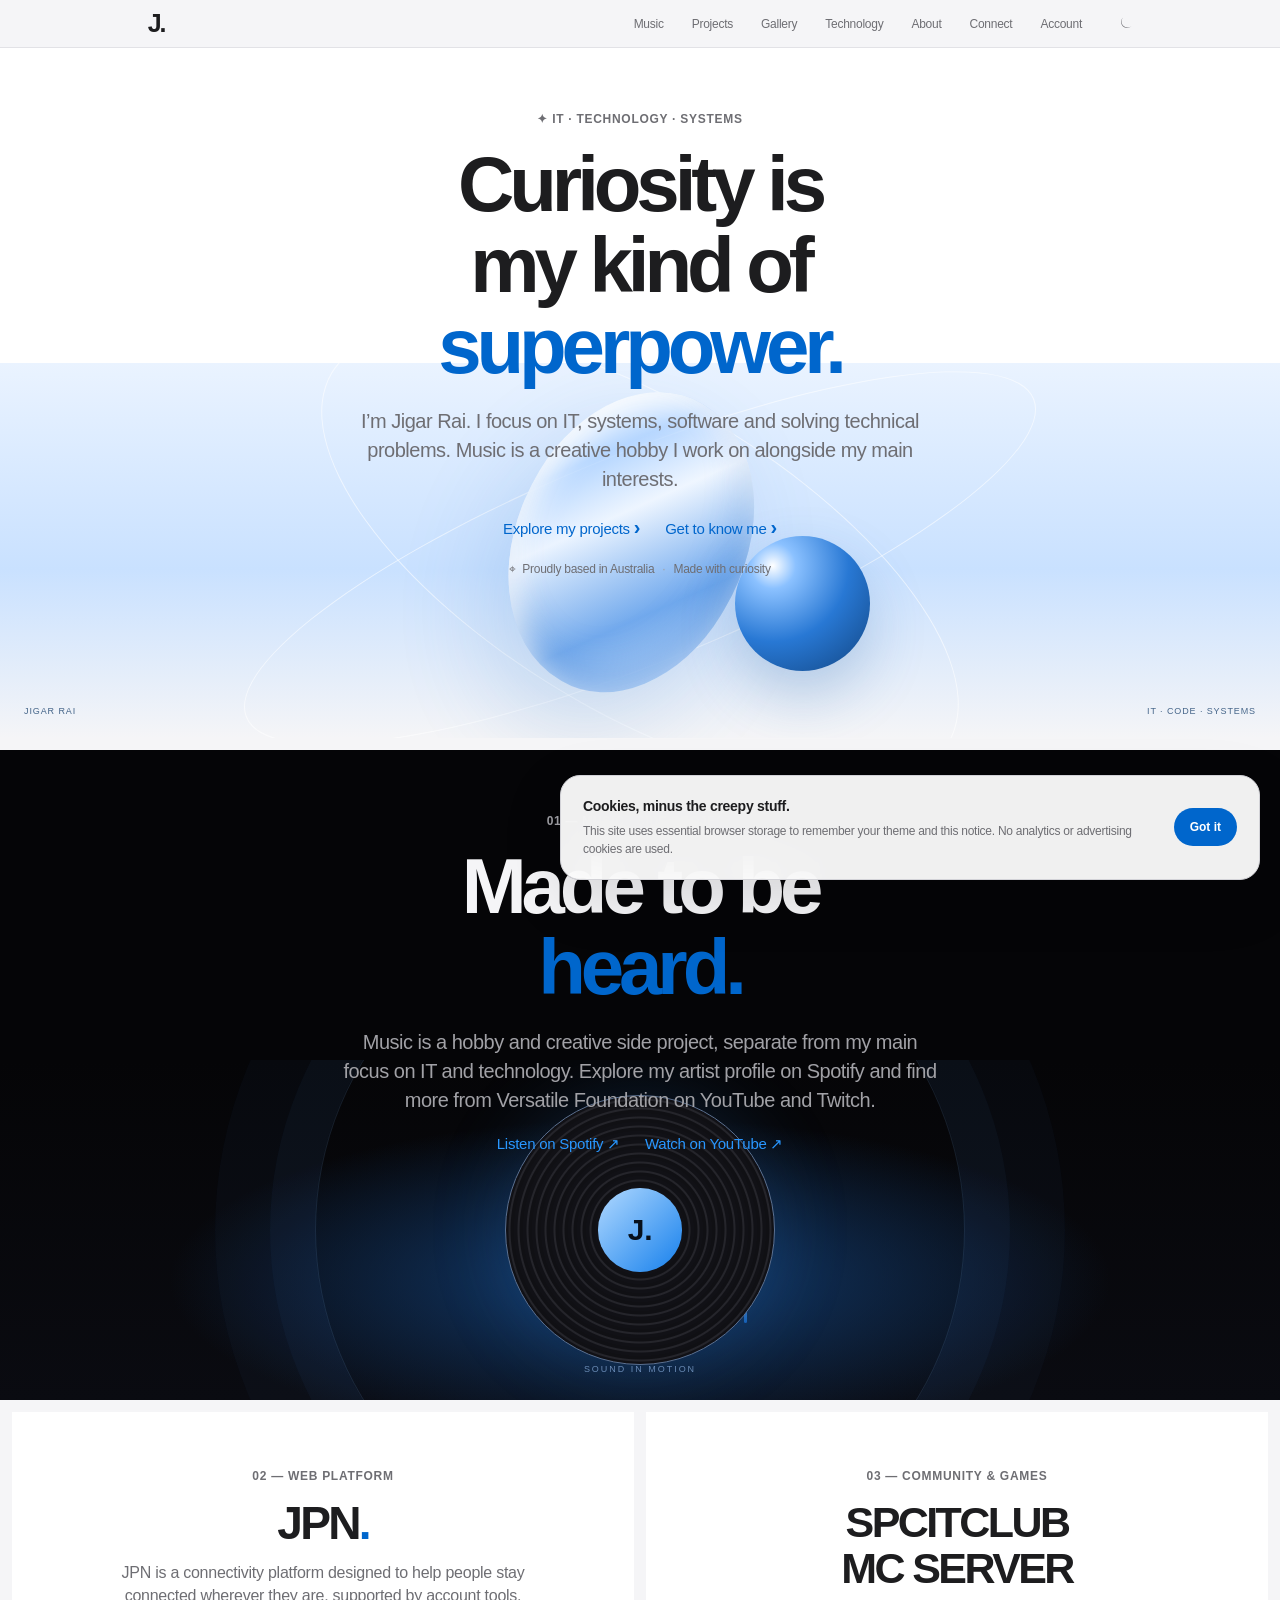
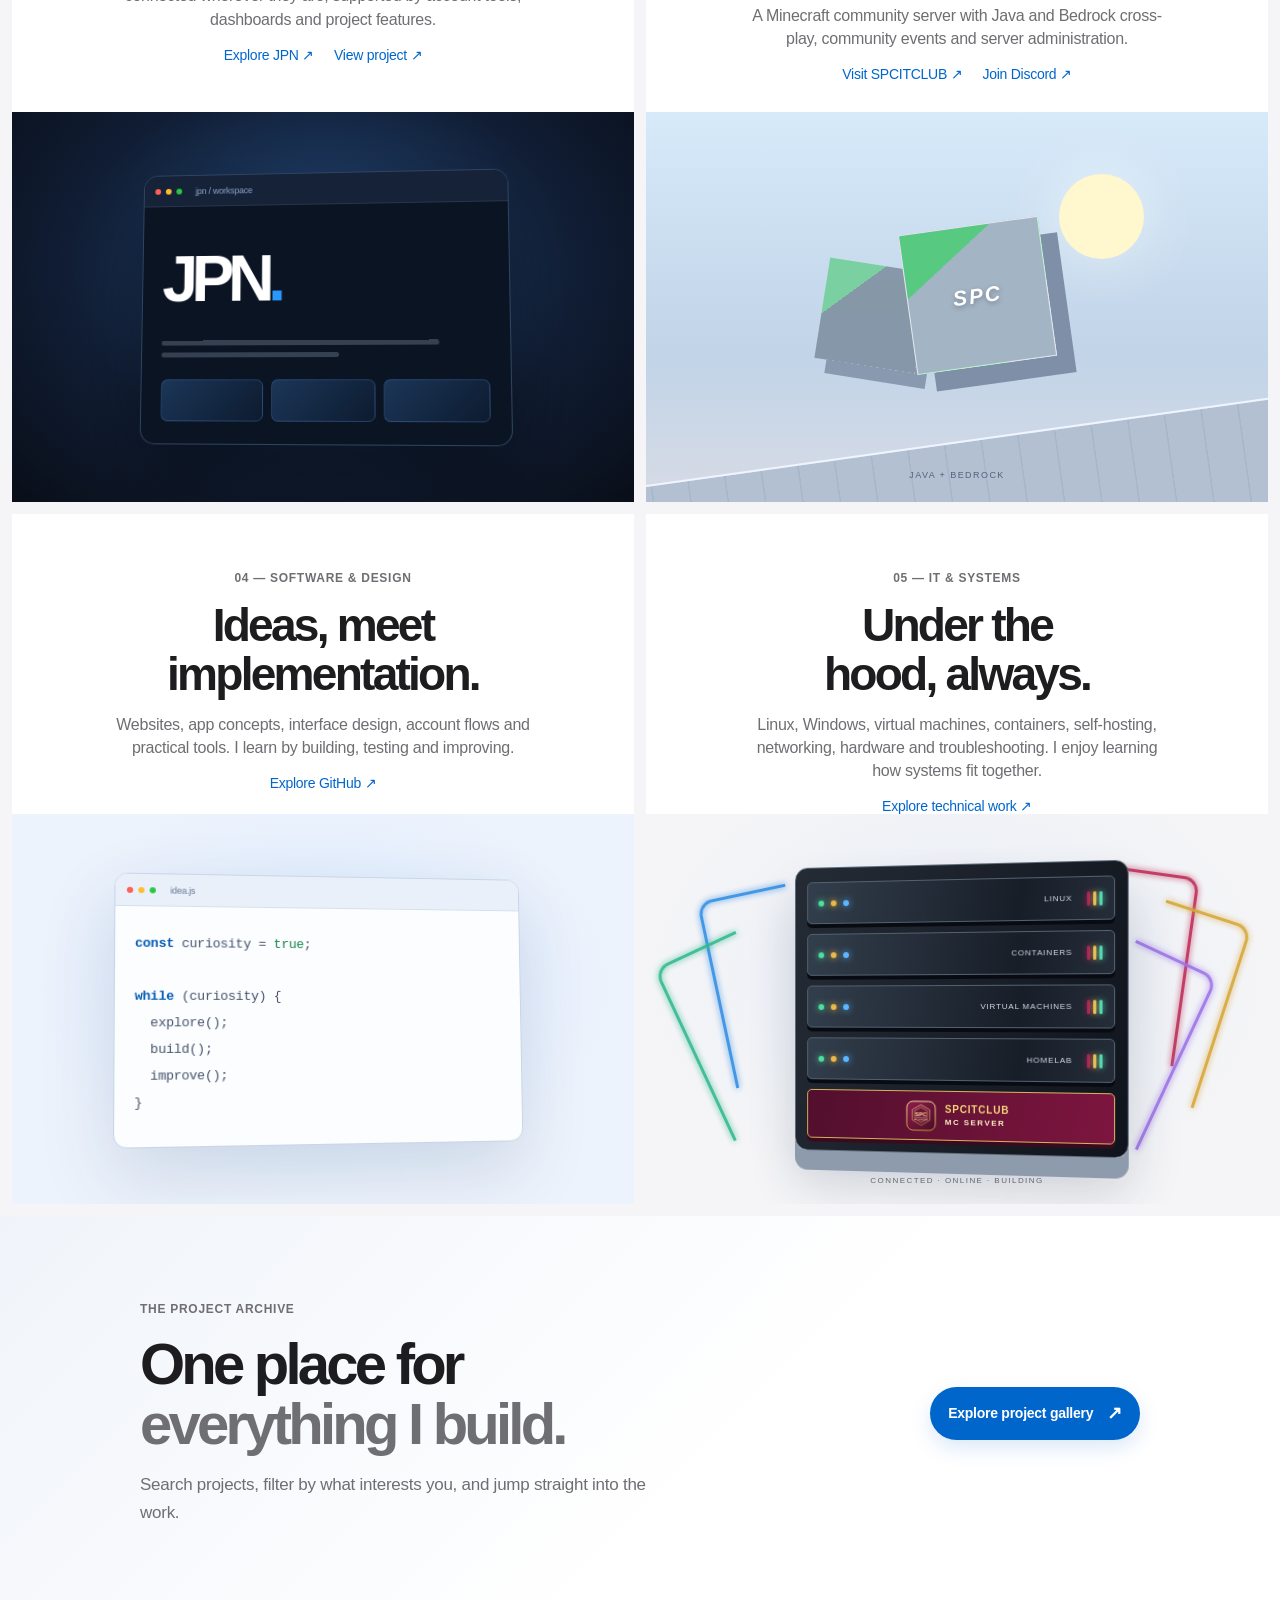
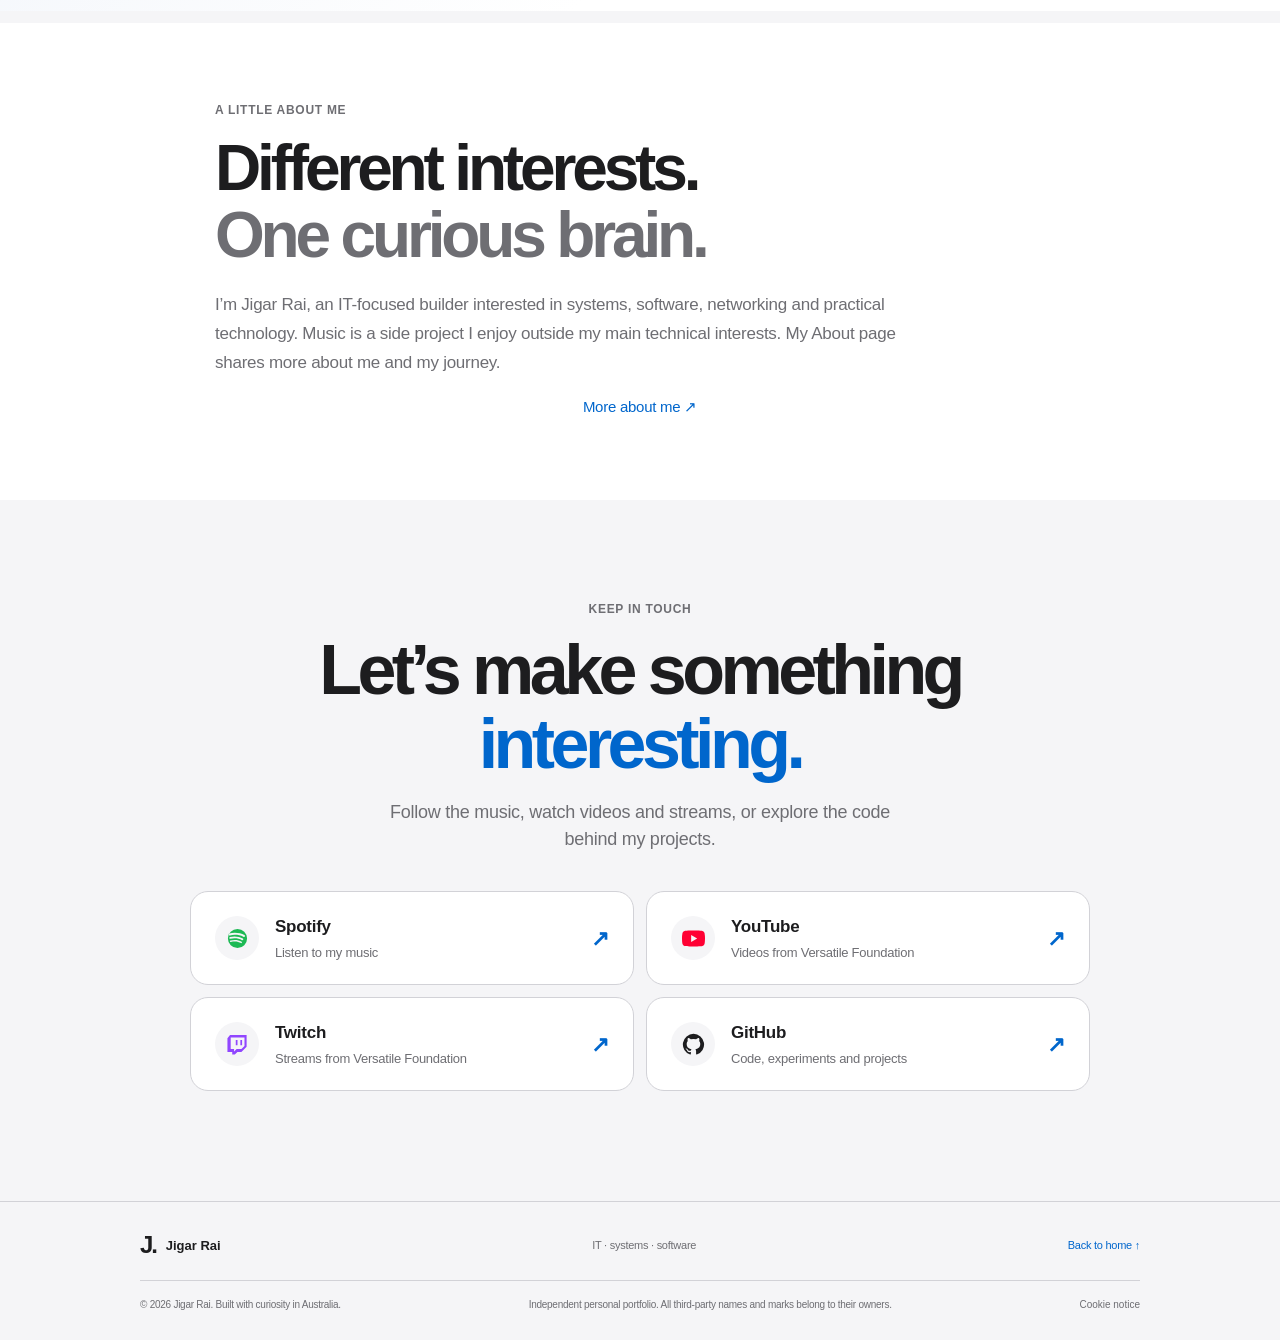
==== commit 54e2dfa5: "Add portfolio account navigation" ====
--- a/docs/index.html
+++ b/docs/index.html
@@ -8,7 +8,7 @@
 </head>
 <body>
 <a class="skip-link" href="#main">Skip to content</a>
-<header class="global-nav"><a class="brand" href="/#home" aria-label="Jigar Rai home">J.</a><button class="nav-toggle" type="button" aria-expanded="false" aria-controls="nav-links" aria-label="Open menu"><span></span><span></span></button><nav class="nav-links" id="nav-links" aria-label="Main navigation"><a href="/#music">Music</a><a href="/#projects">Projects</a><a href="/gallery/">Gallery</a><a href="/#technology">Technology</a><a href="/about/">About</a><a href="/#connect">Connect</a><button class="theme-toggle" type="button" aria-label="Switch appearance" title="Toggle light and dark mode"><svg viewBox="0 0 24 24" aria-hidden="true"><path d="M20.5 15.5A8.5 8.5 0 0 1 8.5 3.5 8.5 8.5 0 1 0 20.5 15.5Z"/></svg></button></nav></header>
+<header class="global-nav"><a class="brand" href="/#home" aria-label="Jigar Rai home">J.</a><button class="nav-toggle" type="button" aria-expanded="false" aria-controls="nav-links" aria-label="Open menu"><span></span><span></span></button><nav class="nav-links" id="nav-links" aria-label="Main navigation"><a href="/#music">Music</a><a href="/#projects">Projects</a><a href="/gallery/">Gallery</a><a href="/#technology">Technology</a><a href="/about/">About</a><a href="/#connect">Connect</a><a href="/account/">Account</a><button class="theme-toggle" type="button" aria-label="Switch appearance" title="Toggle light and dark mode"><svg viewBox="0 0 24 24" aria-hidden="true"><path d="M20.5 15.5A8.5 8.5 0 0 1 8.5 3.5 8.5 8.5 0 1 0 20.5 15.5Z"/></svg></button></nav></header>
 <main id="main">
 <section class="hero hero-home" id="home"><div class="hero-copy"><p class="kicker">✦ IT · TECHNOLOGY · SYSTEMS</p><h1>Curiosity is<br>my kind of <span>superpower.</span></h1><p class="lead">I’m Jigar Rai. I focus on IT, systems, software and solving technical problems. Music is a creative hobby I work on alongside my main interests.</p><div class="links"><a href="/#projects">Explore my projects <b>›</b></a><a href="/about/">Get to know me <b>›</b></a></div><p class="location">⌖ &nbsp;Proudly based in Australia <span>·</span> Made with curiosity</p></div><div class="hero-art" aria-label="Original abstract blue and silver artwork"><i class="orbit one"></i><i class="orbit two"></i><i class="glass"></i><i class="sphere"></i><div class="art-caption"><span>JIGAR RAI</span><span>IT · CODE · SYSTEMS</span></div></div></section>
 <section class="hero hero-music" id="music"><div class="hero-copy"><p class="kicker">01 — MUSIC · SIDE PROJECT</p><h2>Made to be<br><span>heard.</span></h2><p class="lead">Music is a hobby and creative side project, separate from my main focus on IT and technology. Explore my artist profile on Spotify and find more from Versatile Foundation on YouTube and Twitch.</p><div class="links"><a href="https://open.spotify.com/artist/1ihmgGU9tknCs3DzSl9rHp?si=26b432162ead4dad" target="_blank" rel="noopener noreferrer">Listen on Spotify ↗</a><a href="https://www.youtube.com/@VersatileFoundation" target="_blank" rel="noopener noreferrer">Watch on YouTube ↗</a></div></div><div class="music-art" aria-label="Stylised vinyl record and sound wave"><div class="halo"></div><div class="vinyl"><span>J.</span></div><div class="bars"><i style="--i:0;--h:10px"></i><i style="--i:1;--h:27px"></i><i style="--i:2;--h:44px"></i><i style="--i:3;--h:17px"></i><i style="--i:4;--h:34px"></i><i style="--i:5;--h:51px"></i><i style="--i:6;--h:24px"></i><i style="--i:7;--h:41px"></i><i style="--i:8;--h:14px"></i><i style="--i:9;--h:31px"></i><i style="--i:10;--h:48px"></i><i style="--i:11;--h:21px"></i><i style="--i:12;--h:38px"></i><i style="--i:13;--h:11px"></i><i style="--i:14;--h:28px"></i><i style="--i:15;--h:45px"></i><i style="--i:16;--h:18px"></i><i style="--i:17;--h:35px"></i><i style="--i:18;--h:52px"></i><i style="--i:19;--h:25px"></i><i style="--i:20;--h:42px"></i><i style="--i:21;--h:15px"></i><i style="--i:22;--h:32px"></i><i style="--i:23;--h:49px"></i><i style="--i:24;--h:22px"></i><i style="--i:25;--h:39px"></i><i style="--i:26;--h:12px"></i><i style="--i:27;--h:29px"></i><i style="--i:28;--h:46px"></i><i style="--i:29;--h:19px"></i><i style="--i:30;--h:36px"></i></div><small>SOUND IN MOTION</small></div></section>
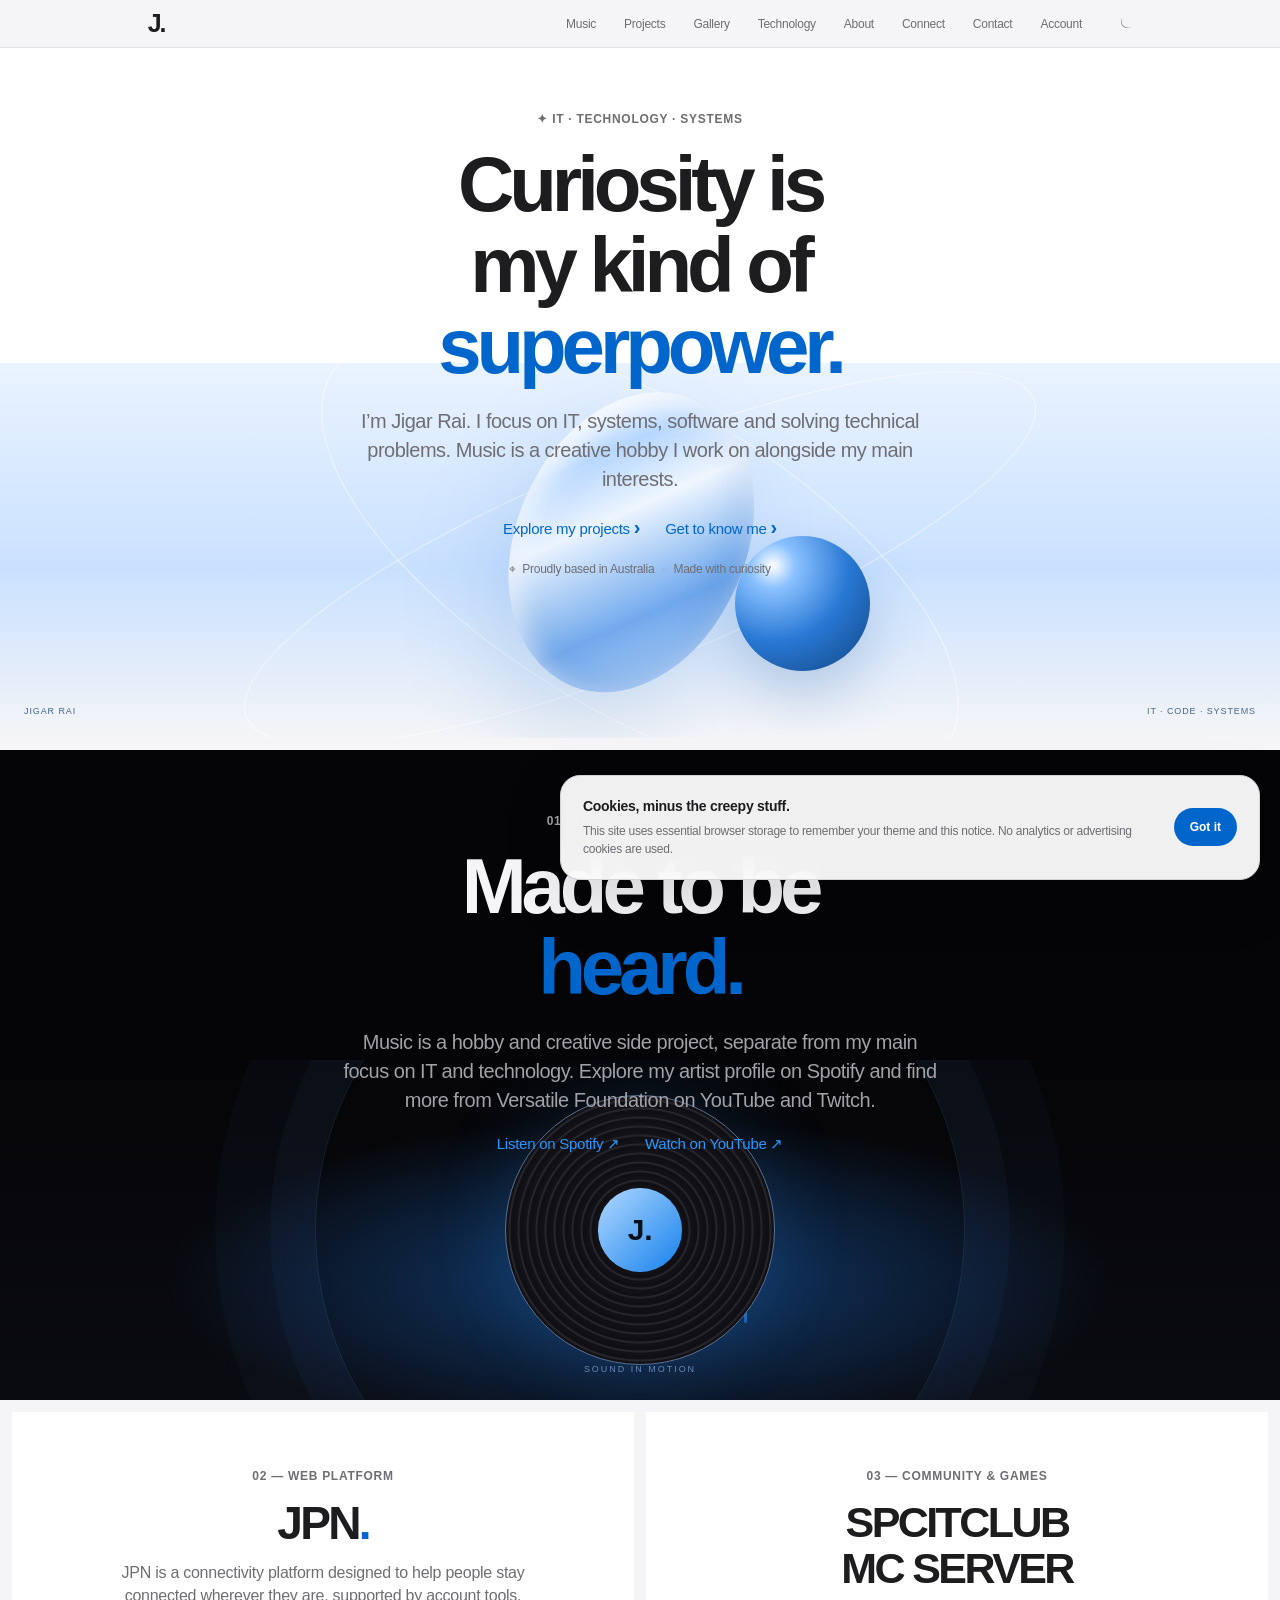
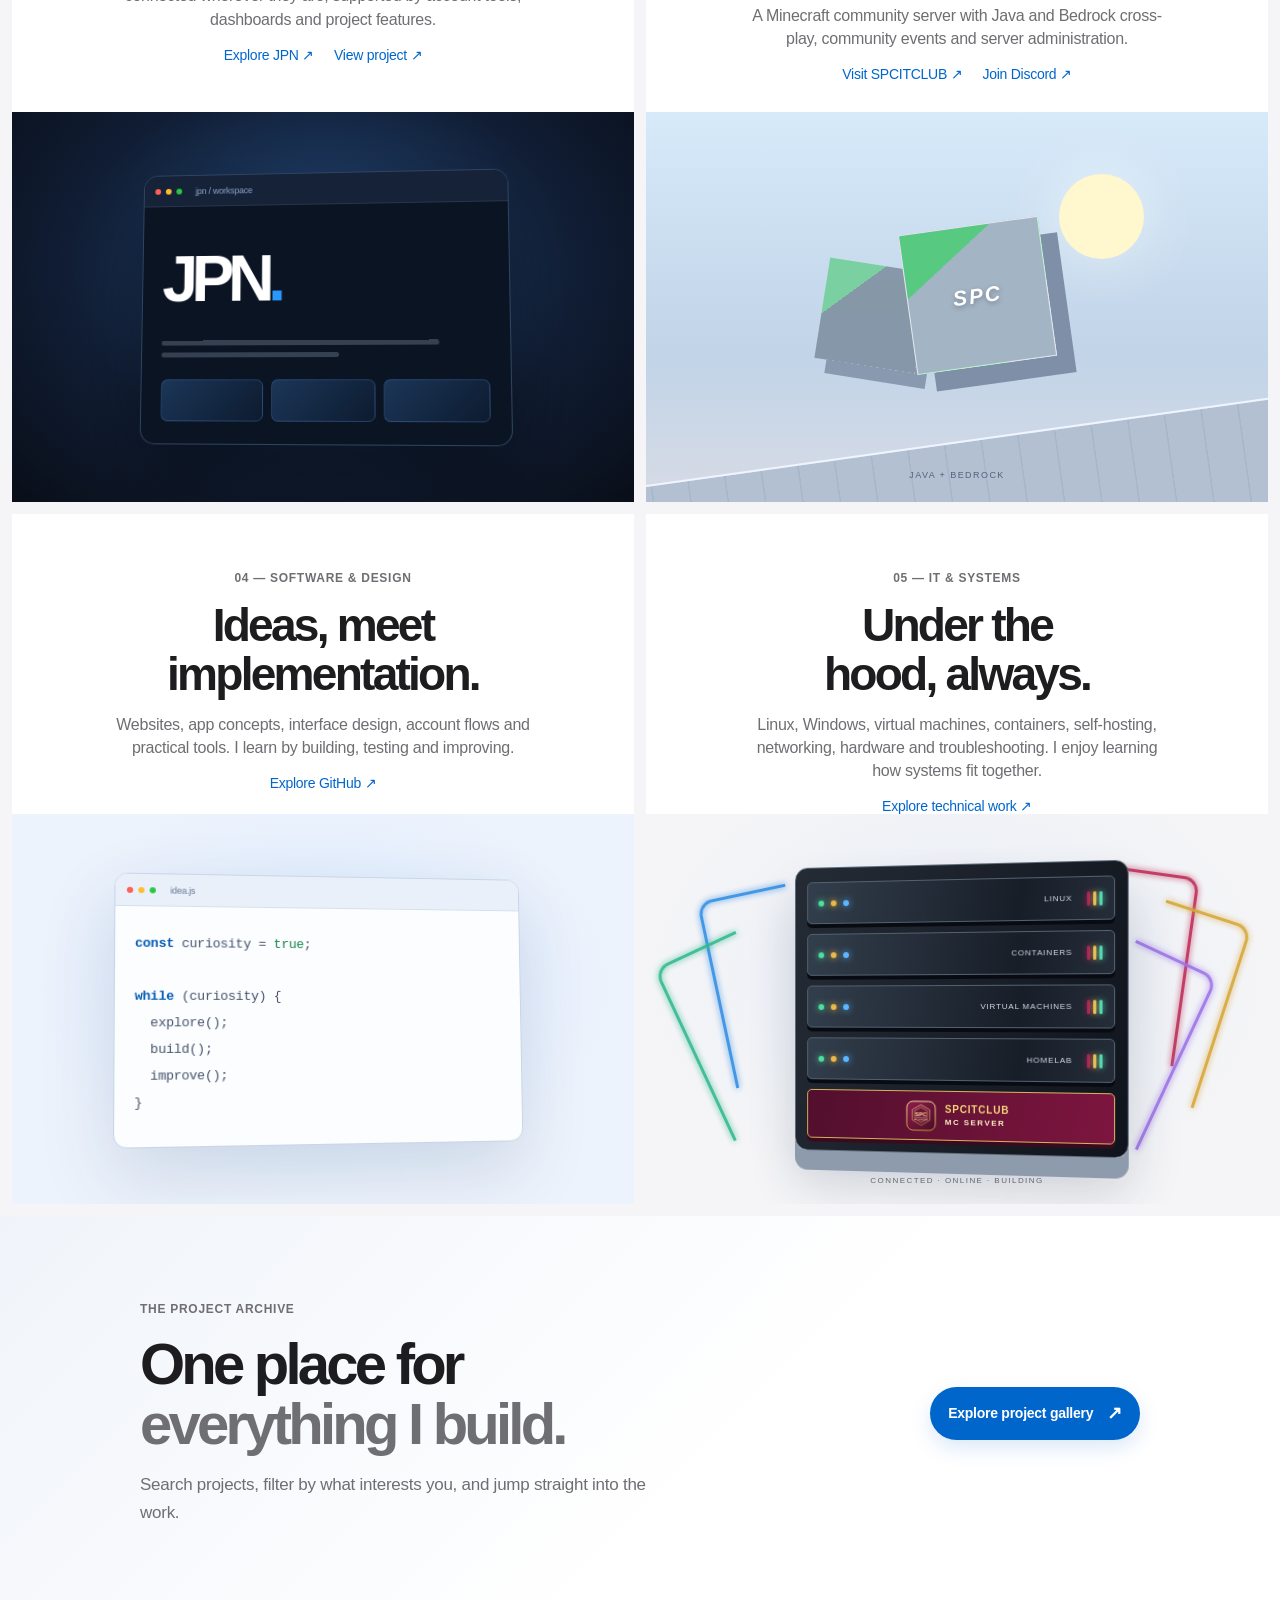
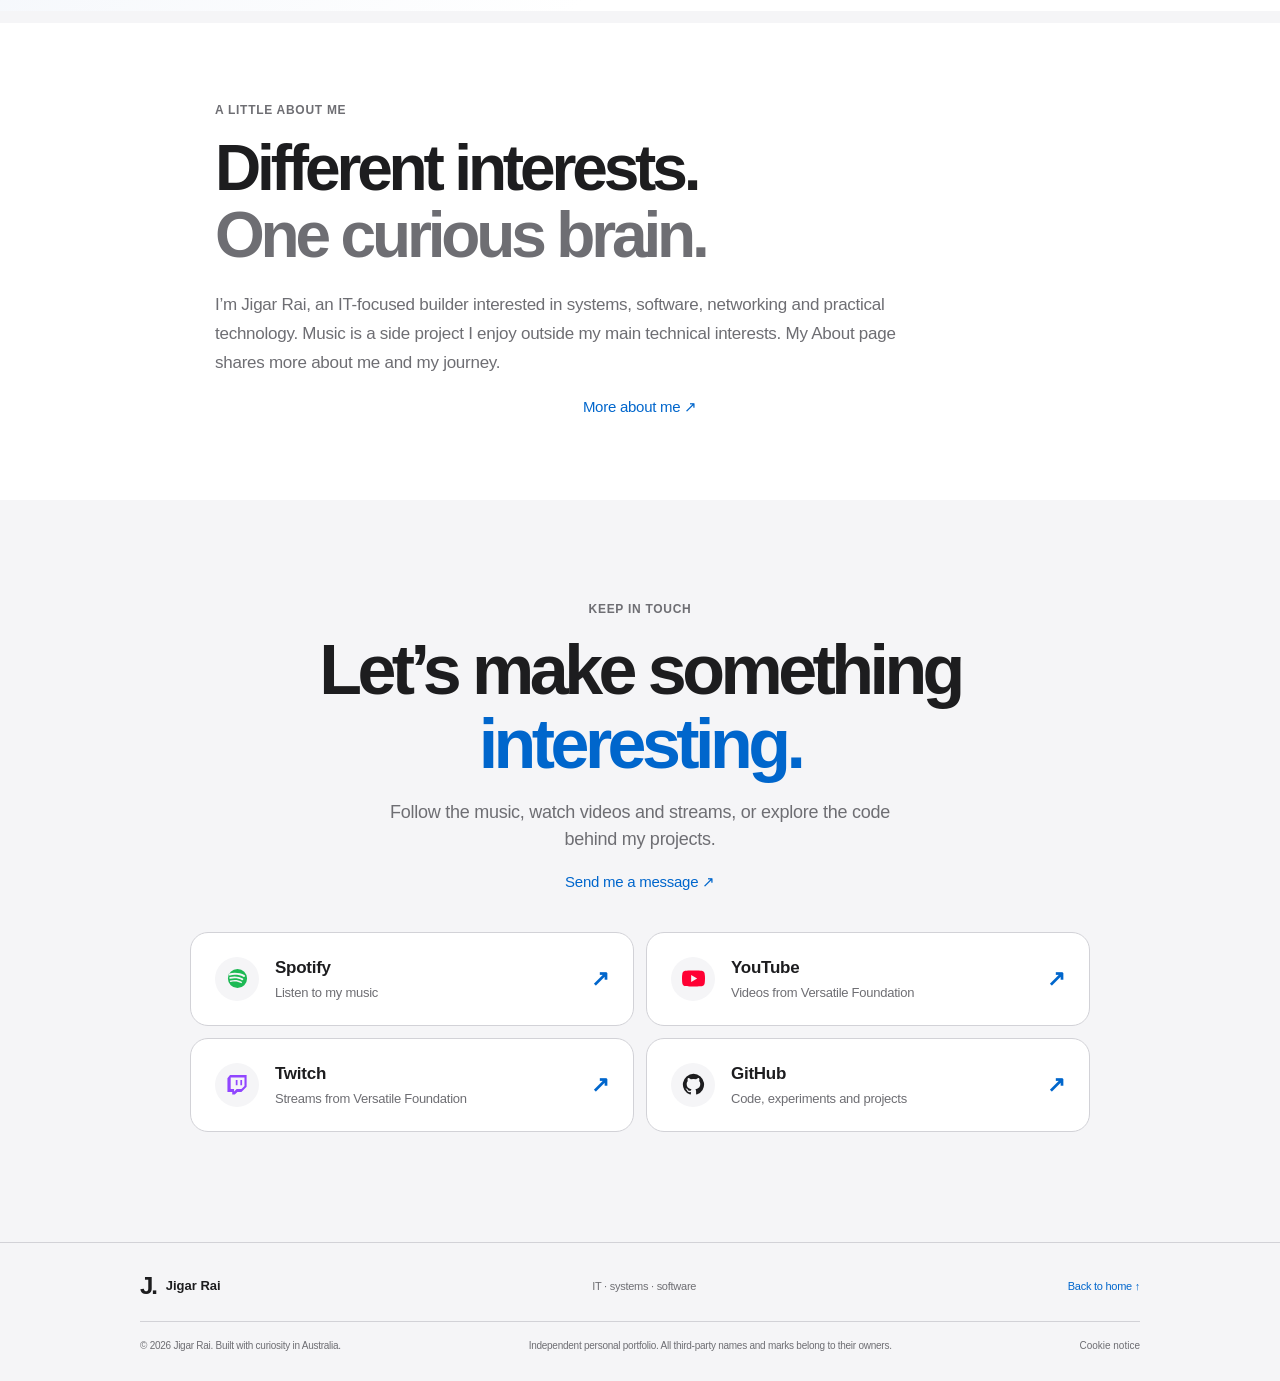
==== commit 612e0f65: "Add contact navigation to portfolio pages" ====
--- a/docs/index.html
+++ b/docs/index.html
@@ -8,7 +8,7 @@
 </head>
 <body>
 <a class="skip-link" href="#main">Skip to content</a>
-<header class="global-nav"><a class="brand" href="/#home" aria-label="Jigar Rai home">J.</a><button class="nav-toggle" type="button" aria-expanded="false" aria-controls="nav-links" aria-label="Open menu"><span></span><span></span></button><nav class="nav-links" id="nav-links" aria-label="Main navigation"><a href="/#music">Music</a><a href="/#projects">Projects</a><a href="/gallery/">Gallery</a><a href="/#technology">Technology</a><a href="/about/">About</a><a href="/#connect">Connect</a><a href="/account/">Account</a><button class="theme-toggle" type="button" aria-label="Switch appearance" title="Toggle light and dark mode"><svg viewBox="0 0 24 24" aria-hidden="true"><path d="M20.5 15.5A8.5 8.5 0 0 1 8.5 3.5 8.5 8.5 0 1 0 20.5 15.5Z"/></svg></button></nav></header>
+<header class="global-nav"><a class="brand" href="/#home" aria-label="Jigar Rai home">J.</a><button class="nav-toggle" type="button" aria-expanded="false" aria-controls="nav-links" aria-label="Open menu"><span></span><span></span></button><nav class="nav-links" id="nav-links" aria-label="Main navigation"><a href="/#music">Music</a><a href="/#projects">Projects</a><a href="/gallery/">Gallery</a><a href="/#technology">Technology</a><a href="/about/">About</a><a href="/#connect">Connect</a><a href="/contact/">Contact</a><a href="/account/">Account</a><button class="theme-toggle" type="button" aria-label="Switch appearance" title="Toggle light and dark mode"><svg viewBox="0 0 24 24" aria-hidden="true"><path d="M20.5 15.5A8.5 8.5 0 0 1 8.5 3.5 8.5 8.5 0 1 0 20.5 15.5Z"/></svg></button></nav></header>
 <main id="main">
 <section class="hero hero-home" id="home"><div class="hero-copy"><p class="kicker">✦ IT · TECHNOLOGY · SYSTEMS</p><h1>Curiosity is<br>my kind of <span>superpower.</span></h1><p class="lead">I’m Jigar Rai. I focus on IT, systems, software and solving technical problems. Music is a creative hobby I work on alongside my main interests.</p><div class="links"><a href="/#projects">Explore my projects <b>›</b></a><a href="/about/">Get to know me <b>›</b></a></div><p class="location">⌖ &nbsp;Proudly based in Australia <span>·</span> Made with curiosity</p></div><div class="hero-art" aria-label="Original abstract blue and silver artwork"><i class="orbit one"></i><i class="orbit two"></i><i class="glass"></i><i class="sphere"></i><div class="art-caption"><span>JIGAR RAI</span><span>IT · CODE · SYSTEMS</span></div></div></section>
 <section class="hero hero-music" id="music"><div class="hero-copy"><p class="kicker">01 — MUSIC · SIDE PROJECT</p><h2>Made to be<br><span>heard.</span></h2><p class="lead">Music is a hobby and creative side project, separate from my main focus on IT and technology. Explore my artist profile on Spotify and find more from Versatile Foundation on YouTube and Twitch.</p><div class="links"><a href="https://open.spotify.com/artist/1ihmgGU9tknCs3DzSl9rHp?si=26b432162ead4dad" target="_blank" rel="noopener noreferrer">Listen on Spotify ↗</a><a href="https://www.youtube.com/@VersatileFoundation" target="_blank" rel="noopener noreferrer">Watch on YouTube ↗</a></div></div><div class="music-art" aria-label="Stylised vinyl record and sound wave"><div class="halo"></div><div class="vinyl"><span>J.</span></div><div class="bars"><i style="--i:0;--h:10px"></i><i style="--i:1;--h:27px"></i><i style="--i:2;--h:44px"></i><i style="--i:3;--h:17px"></i><i style="--i:4;--h:34px"></i><i style="--i:5;--h:51px"></i><i style="--i:6;--h:24px"></i><i style="--i:7;--h:41px"></i><i style="--i:8;--h:14px"></i><i style="--i:9;--h:31px"></i><i style="--i:10;--h:48px"></i><i style="--i:11;--h:21px"></i><i style="--i:12;--h:38px"></i><i style="--i:13;--h:11px"></i><i style="--i:14;--h:28px"></i><i style="--i:15;--h:45px"></i><i style="--i:16;--h:18px"></i><i style="--i:17;--h:35px"></i><i style="--i:18;--h:52px"></i><i style="--i:19;--h:25px"></i><i style="--i:20;--h:42px"></i><i style="--i:21;--h:15px"></i><i style="--i:22;--h:32px"></i><i style="--i:23;--h:49px"></i><i style="--i:24;--h:22px"></i><i style="--i:25;--h:39px"></i><i style="--i:26;--h:12px"></i><i style="--i:27;--h:29px"></i><i style="--i:28;--h:46px"></i><i style="--i:29;--h:19px"></i><i style="--i:30;--h:36px"></i></div><small>SOUND IN MOTION</small></div></section>
@@ -26,7 +26,7 @@
 </section>
 <section class="gallery-callout"><div><p class="kicker">THE PROJECT ARCHIVE</p><h2>One place for<br><span>everything I build.</span></h2><p>Search projects, filter by what interests you, and jump straight into the work.</p></div><a class="gallery-button" href="/gallery/">Explore project gallery <span>↗</span></a></section>
 <section class="about-preview"><div class="about-inner"><p class="kicker">A LITTLE ABOUT ME</p><h2>Different interests.<br><span>One curious brain.</span></h2><p class="preview-copy">I’m Jigar Rai, an IT-focused builder interested in systems, software, networking and practical technology. Music is a side project I enjoy outside my main technical interests. My About page shares more about me and my journey.</p><div class="links"><a href="/about/">More about me ↗</a></div></div></section>
-<section class="connect" id="connect"><p class="kicker">KEEP IN TOUCH</p><h2>Let’s make something<br><span>interesting.</span></h2><p class="connect-lead">Follow the music, watch videos and streams, or explore the code behind my projects.</p><div class="social-grid">
+<section class="connect" id="connect"><p class="kicker">KEEP IN TOUCH</p><h2>Let’s make something<br><span>interesting.</span></h2><p class="connect-lead">Follow the music, watch videos and streams, or explore the code behind my projects.</p><p class="links"><a class="contact-cta" href="/contact/">Send me a message ↗</a></p><div class="social-grid">
 <a class="social-card spotify" href="https://open.spotify.com/artist/1ihmgGU9tknCs3DzSl9rHp?si=26b432162ead4dad" target="_blank" rel="noopener noreferrer"><span class="social-icon"><svg viewBox="0 0 24 24" aria-hidden="true"><path d="M12 2a10 10 0 1 0 0 20 10 10 0 0 0 0-20Zm4.59 14.43a.75.75 0 0 1-1.03.25c-2.82-1.72-6.37-2.1-10.55-1.15a.75.75 0 1 1-.33-1.46c4.57-1.04 8.5-.59 11.66 1.33.35.21.46.67.25 1.03Zm1.36-3.03a.94.94 0 0 1-1.29.31c-3.23-1.99-8.16-2.57-11.98-1.41a.94.94 0 1 1-.55-1.8c4.37-1.33 9.8-.69 13.51 1.6.44.27.58.85.31 1.3Zm.12-3.16C14.2 7.9 7.8 7.69 4.1 8.82a1.13 1.13 0 1 1-.66-2.16c4.25-1.29 11.32-1.04 15.79 1.61a1.13 1.13 0 0 1-1.16 1.97Z"/></svg></span><span><b>Spotify</b><small>Listen to my music</small></span><strong>↗</strong></a>
 <a class="social-card youtube" href="https://www.youtube.com/@VersatileFoundation" target="_blank" rel="noopener noreferrer"><span class="social-icon"><svg viewBox="0 0 24 24" aria-hidden="true"><path d="M23.5 6.2a3 3 0 0 0-2.11-2.12C19.53 3.57 12 3.57 12 3.57s-7.53 0-9.39.5A3 3 0 0 0 .5 6.2 31.2 31.2 0 0 0 0 12a31.2 31.2 0 0 0 .5 5.8 3 3 0 0 0 2.11 2.12c1.86.5 9.39.5 9.39.5s7.53 0 9.39-.5a3 3 0 0 0 2.11-2.12A31.2 31.2 0 0 0 24 12a31.2 31.2 0 0 0-.5-5.8ZM9.55 15.56V8.44L15.82 12Z"/></svg></span><span><b>YouTube</b><small>Videos from Versatile Foundation</small></span><strong>↗</strong></a>
 <a class="social-card twitch" href="https://twitch.tv/versatilefoundation" target="_blank" rel="noopener noreferrer"><span class="social-icon"><svg viewBox="0 0 24 24" aria-hidden="true"><path d="M4.2 2 1.5 5.4v14.4h5v2.7h2.7l2.7-2.7h4.2l5.4-5.4V2H4.2Zm15.1 11.5-3.2 3.2h-5l-2.7 2.7v-2.7H4.9V4.7h14.4v8.8ZM15 7.4h1.8v5.3H15V7.4Zm-4.8 0H12v5.3h-1.8V7.4Z"/></svg></span><span><b>Twitch</b><small>Streams from Versatile Foundation</small></span><strong>↗</strong></a>
--- a/docs/style.css
+++ b/docs/style.css
@@ -257,3 +257,13 @@
 .cookie-notice-link{border:0;background:none;color:var(--muted);font:inherit;font-size:10px;cursor:pointer;padding:0}
 .cookie-notice-link:hover{color:var(--blue);text-decoration:underline}
 @media(max-width:560px){.cookie-notice{left:12px;right:12px;bottom:12px;width:auto;gap:14px;padding:16px;border-radius:16px;align-items:flex-start}.cookie-notice-copy p{font-size:11px}.cookie-notice-dismiss{padding:9px 12px;margin-top:1px}}
+
+
+/* Account and authentication pages */
+.account-page{min-height:calc(100vh - 150px);padding:70px 22px 45px;background:radial-gradient(ellipse at 20% 15%,color-mix(in srgb,var(--blue) 12%,transparent),transparent 42%)}.account-shell{width:min(1000px,100%);margin:0 auto;display:grid;grid-template-columns:1fr minmax(320px,440px);gap:70px;align-items:center}.account-intro h1{font-size:clamp(42px,6vw,68px);line-height:1.02;letter-spacing:-.065em;margin:0;font-weight:650}.account-intro h1 span{color:var(--blue)}.account-intro>p:not(.kicker){max-width:390px;color:var(--muted);font-size:18px;line-height:1.55}.account-back{display:inline-block;margin-top:18px;color:var(--blue);font-size:14px}.account-card{background:var(--panel);border:1px solid var(--line);border-radius:24px;padding:28px;box-shadow:0 25px 80px #0000000b}.account-tabs{display:grid;grid-template-columns:1fr 1fr;gap:5px;padding:4px;background:var(--page);border-radius:12px;margin-bottom:25px}.account-tabs button{border:0;border-radius:9px;padding:10px;background:transparent;color:var(--muted);font-size:13px;font-weight:600;cursor:pointer}.account-tabs button[aria-pressed=true]{background:var(--panel);color:var(--text);box-shadow:0 1px 5px #00000012}.account-form h2,.account-card h2{font-size:29px;letter-spacing:-.05em;margin:0 0 5px}.form-hint{font-size:12px;color:var(--muted);line-height:1.5;margin:0 0 19px}.account-form label{display:block;font-size:12px;font-weight:600;margin:14px 0 6px}.account-form input{width:100%;min-height:44px;padding:10px 12px;border:1px solid var(--line);border-radius:10px;background:var(--page);color:var(--text);font:inherit;font-size:14px}.account-form input:focus{outline:2px solid var(--blue);outline-offset:1px}.account-submit{width:100%;display:block;text-align:center;margin-top:20px;border:0;border-radius:999px;padding:13px 18px;background:var(--blue);color:#fff;font-size:14px;font-weight:650;cursor:pointer}.account-submit:disabled{opacity:.55;cursor:wait}.text-action{display:block;margin:14px auto 0;border:0;background:none;color:var(--blue);font-size:12px;cursor:pointer}.form-legal{margin:12px 0 0}.account-status{padding:12px 14px;border-radius:10px;margin:0 0 18px;background:color-mix(in srgb,var(--blue) 10%,var(--panel));color:var(--text);font-size:12px;line-height:1.5}.account-status[data-type=error]{background:#d9302515;color:#c33}.account-status[data-type=success]{background:#16834a16;color:var(--text)}.account-avatar{width:58px;height:58px;display:grid;place-items:center;border-radius:18px;background:color-mix(in srgb,var(--blue) 13%,var(--panel));color:var(--blue);font-size:28px;font-weight:700;letter-spacing:-.1em;margin-bottom:20px}.account-detail-label{font-size:10px;text-transform:uppercase;letter-spacing:.08em;color:var(--muted);margin:18px 0 4px}.account-detail{font-size:14px;margin:0;overflow-wrap:anywhere}.account-uid{font:10px/1.5 ui-monospace,monospace;color:var(--muted);overflow-wrap:anywhere;margin:0}.account-signout{background:var(--text);color:var(--page)}.account-admin-link{margin-top:22px}.account-security-note{width:min(1000px,100%);margin:26px auto 0;color:var(--muted);font-size:11px;text-align:center}@media(max-width:760px){.account-page{padding:42px 16px}.account-shell{grid-template-columns:1fr;gap:30px;max-width:460px}.account-intro h1{font-size:48px}.account-intro>p:not(.kicker){font-size:15px;margin-bottom:0}.account-card{padding:22px;border-radius:19px}}
+
+/* Full portfolio administration workspace */
+.admin-page{min-height:calc(100vh - 100px);display:grid;grid-template-columns:250px minmax(0,1fr);background:var(--page)}.admin-sidebar{padding:32px 20px;border-right:1px solid var(--line);background:var(--panel);display:flex;flex-direction:column;min-height:calc(100vh - 100px)}.admin-sidebar h1{font-size:25px;letter-spacing:-.06em;margin:0 0 5px}.admin-sidebar h1 span{color:var(--blue)}.admin-identity{font-size:11px;color:var(--muted);overflow-wrap:anywhere;margin:0 0 26px}.admin-sidebar nav{display:grid;gap:5px}.admin-sidebar nav button{text-align:left;padding:11px 12px;border:0;border-radius:10px;background:transparent;color:var(--muted);font:inherit;font-size:12px;cursor:pointer}.admin-sidebar nav button[aria-current=true]{background:color-mix(in srgb,var(--blue) 11%,var(--panel));color:var(--blue);font-weight:650}.admin-signout{margin-top:auto;border:1px solid var(--line);border-radius:999px;background:transparent;color:var(--text);padding:11px;cursor:pointer}.admin-main{padding:36px clamp(18px,4vw,55px);min-width:0;max-width:1500px;width:100%;margin:0 auto}.admin-top{display:flex;align-items:center;justify-content:space-between;gap:20px;margin-bottom:24px}.admin-top h2{font-size:36px;letter-spacing:-.06em;margin:0}.admin-stat-grid{display:grid;grid-template-columns:repeat(5,minmax(0,1fr));gap:12px;margin-bottom:20px}.admin-stat{padding:20px;border:1px solid var(--line);border-radius:16px;background:var(--panel);color:var(--text);text-align:left;cursor:pointer}.admin-stat span,.admin-stat small{display:block;color:var(--muted);font-size:11px}.admin-stat strong{display:block;font-size:32px;letter-spacing:-.05em;margin:8px 0}.admin-two-col{display:grid;grid-template-columns:1fr 1fr;gap:16px}.admin-panel{padding:18px;border:1px solid var(--line);border-radius:16px;background:var(--panel);min-width:0}.admin-panel h3{font-size:16px;margin:0 0 14px}.admin-help{font-size:12px;color:var(--muted);line-height:1.6;max-width:780px}.admin-toolbar{display:flex;align-items:center;justify-content:space-between;gap:18px;margin-bottom:16px}.admin-toolbar .admin-help{margin:0}.admin-button{display:inline-flex;align-items:center;justify-content:center;border:0;border-radius:999px;background:var(--blue);color:#fff;padding:11px 17px;font:inherit;font-size:12px;font-weight:650;text-decoration:none;cursor:pointer;white-space:nowrap}.admin-button.secondary{background:var(--panel);color:var(--text);border:1px solid var(--line)}.admin-button.small{padding:7px 11px;font-size:11px}.admin-table-wrap{overflow:auto;border:1px solid var(--line);border-radius:14px;background:var(--panel)}.admin-table{border-collapse:collapse;width:100%;font-size:12px;min-width:600px}.admin-table th,.admin-table td{padding:13px 14px;text-align:left;border-bottom:1px solid var(--line);vertical-align:middle}.admin-table th{font-size:10px;color:var(--muted);font-weight:650;text-transform:uppercase;letter-spacing:.06em}.admin-table tr:last-child td{border-bottom:0}.admin-table code{font-size:10px;overflow-wrap:anywhere;max-width:230px;display:inline-block}.admin-subline{display:block;color:var(--muted);font-size:10px;margin-top:4px;max-width:260px;overflow-wrap:anywhere}.admin-pill{display:inline-block;padding:5px 8px;border-radius:999px;background:color-mix(in srgb,var(--blue) 10%,var(--panel));font-size:10px;color:var(--text);white-space:nowrap}.admin-empty{text-align:center!important;padding:30px!important;color:var(--muted)}.admin-table select{max-width:150px;padding:8px;border:1px solid var(--line);border-radius:8px;background:var(--page);color:var(--text);font:inherit;font-size:11px}.admin-modal{position:fixed;z-index:20;inset:0;background:#0009;display:grid;place-items:center;padding:20px}.admin-modal[hidden]{display:none}.admin-modal-card{width:min(680px,100%);max-height:90vh;overflow:auto;padding:24px;border-radius:20px;background:var(--panel);color:var(--text);box-shadow:0 30px 100px #0005}.admin-modal-head{display:flex;justify-content:space-between;align-items:center;margin-bottom:18px}.admin-modal-head h2{margin:0;font-size:23px;letter-spacing:-.05em}.admin-modal-head button{border:0;background:transparent;color:var(--muted);font-size:27px;cursor:pointer}.admin-editor{display:grid;gap:13px}.admin-editor label{display:grid;gap:6px;font-size:11px;font-weight:650}.admin-editor input:not([type=checkbox]),.admin-editor textarea,.admin-editor select{width:100%;padding:10px 12px;border:1px solid var(--line);border-radius:9px;background:var(--page);color:var(--text);font:inherit;font-size:12px}.admin-editor label:has(input[type=checkbox]){display:flex;align-items:center;gap:9px}.admin-editor input[type=checkbox]{width:16px;height:16px}.admin-editor textarea{resize:vertical;line-height:1.5}.admin-answer{padding:11px 13px;border:1px solid var(--line);border-radius:10px}.admin-answer strong{text-transform:capitalize;font-size:11px}.admin-answer p,.admin-message-body{font-size:12px;line-height:1.6;white-space:pre-wrap;overflow-wrap:anywhere}.admin-message-body{padding:14px;background:var(--page);border-radius:10px}.admin-page .account-status[data-type=error]{color:#c33}@media(max-width:1000px){.admin-page{grid-template-columns:205px minmax(0,1fr)}.admin-stat-grid{grid-template-columns:repeat(3,minmax(0,1fr))}.admin-two-col{grid-template-columns:1fr}}@media(max-width:700px){.admin-page{display:block}.admin-sidebar{min-height:0;padding:18px;border-right:0;border-bottom:1px solid var(--line)}.admin-sidebar nav{display:flex;overflow:auto;padding-bottom:5px}.admin-sidebar nav button{white-space:nowrap}.admin-signout{margin-top:15px;width:100%}.admin-main{padding:24px 14px}.admin-top h2{font-size:28px}.admin-stat-grid{grid-template-columns:repeat(2,minmax(0,1fr))}.admin-toolbar{align-items:flex-start;flex-direction:column}.admin-modal{padding:8px}.admin-modal-card{padding:18px}}
+
+/* Public form and contact pages */
+.public-form-page{min-height:calc(100vh - 120px);padding:60px 18px 80px;width:min(780px,100%);margin:0 auto}.public-form-intro{margin-bottom:28px}.public-form-intro h1{font-size:clamp(38px,6vw,62px);letter-spacing:-.06em;line-height:1.03;margin:0 0 12px}.public-form-intro h1::first-letter{color:var(--blue)}.public-form-intro>p:last-child{color:var(--muted);line-height:1.6}.public-form-card{padding:clamp(20px,4vw,36px);border:1px solid var(--line);border-radius:22px;background:var(--panel);display:grid;gap:18px;box-shadow:0 20px 70px #0000000a}.public-field{display:grid;gap:8px;font-size:12px;font-weight:650}.public-field input,.public-field textarea,.public-field select{width:100%;padding:12px 13px;border:1px solid var(--line);border-radius:10px;background:var(--page);color:var(--text);font:inherit;font-size:14px}.public-field textarea{resize:vertical;line-height:1.55}.public-field input:focus,.public-field textarea:focus,.public-field select:focus{outline:2px solid var(--blue);outline-offset:1px}.public-check{display:flex;gap:10px;align-items:flex-start;font-size:12px;line-height:1.5}.public-check input{margin-top:2px}.form-privacy{margin:0;color:var(--muted);font-size:10px;line-height:1.5}.form-honeypot{position:absolute!important;left:-10000px!important;width:1px!important;height:1px!important;overflow:hidden!important}
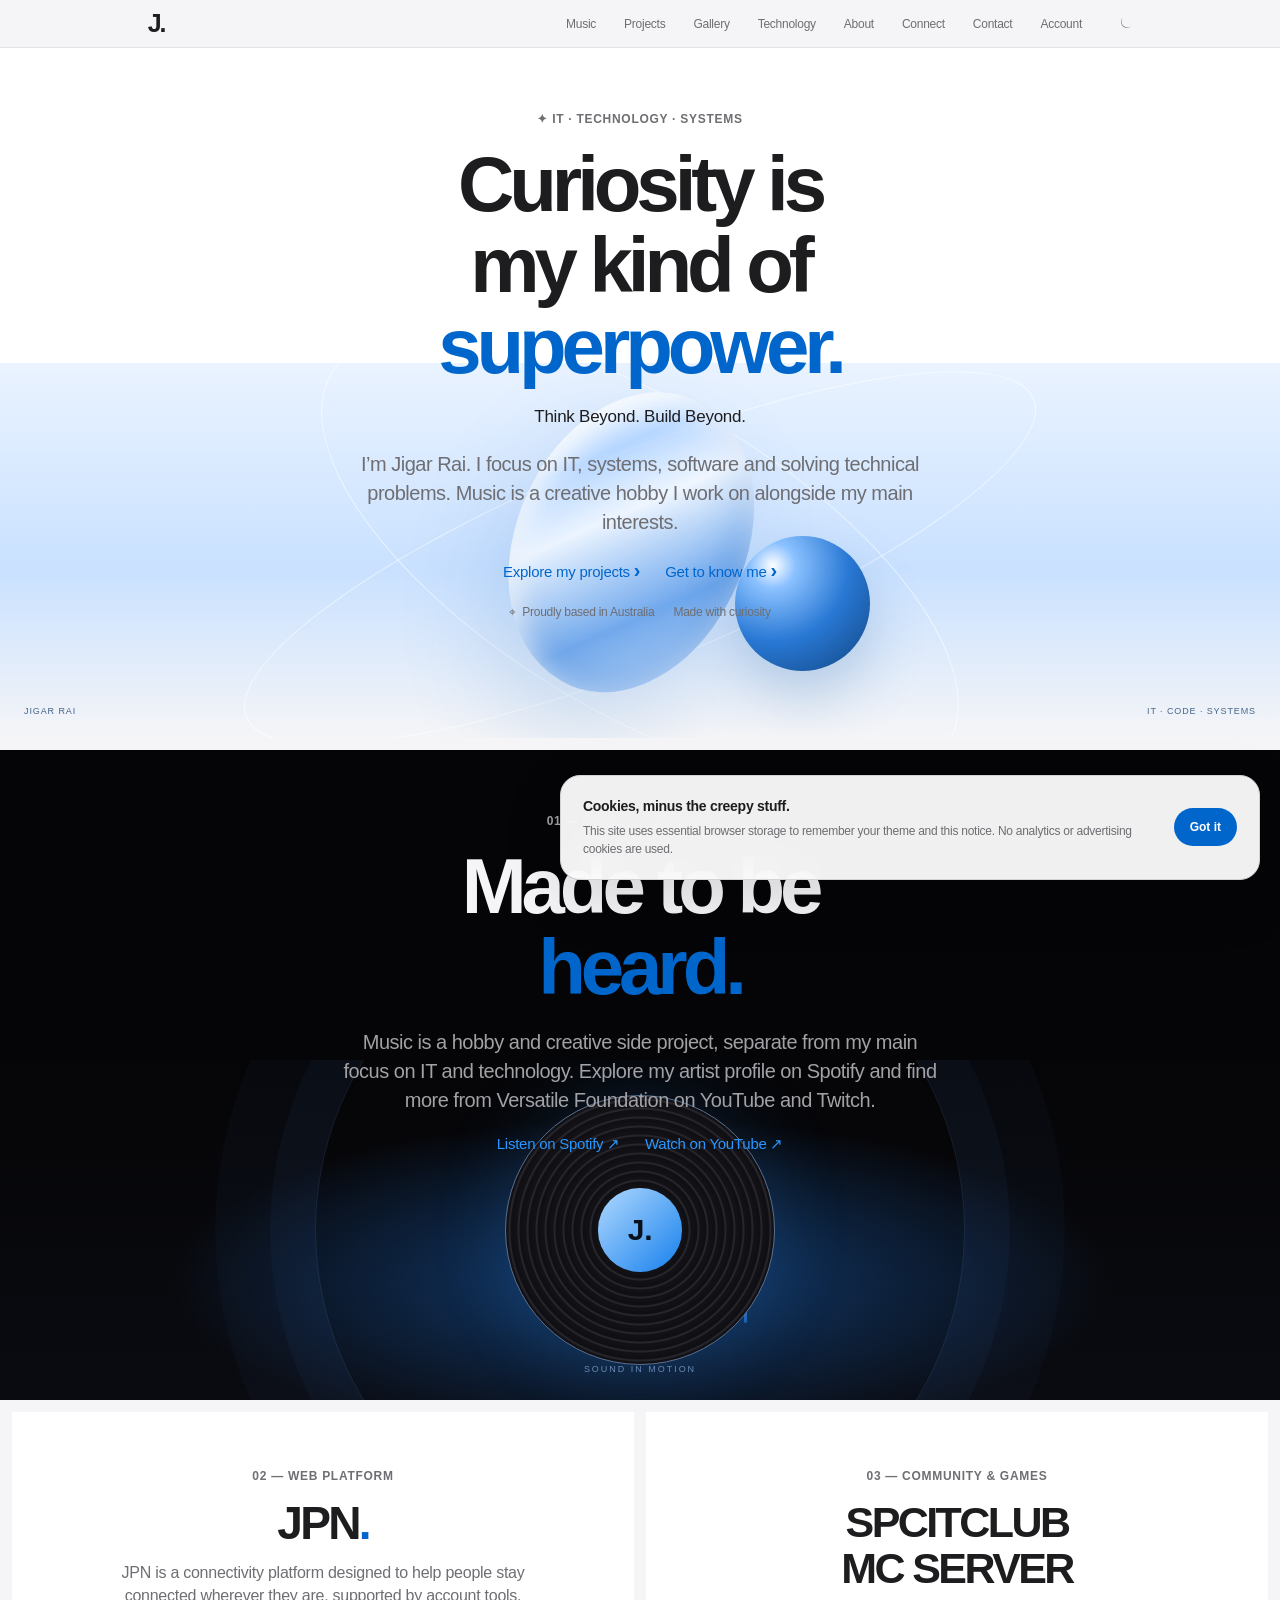
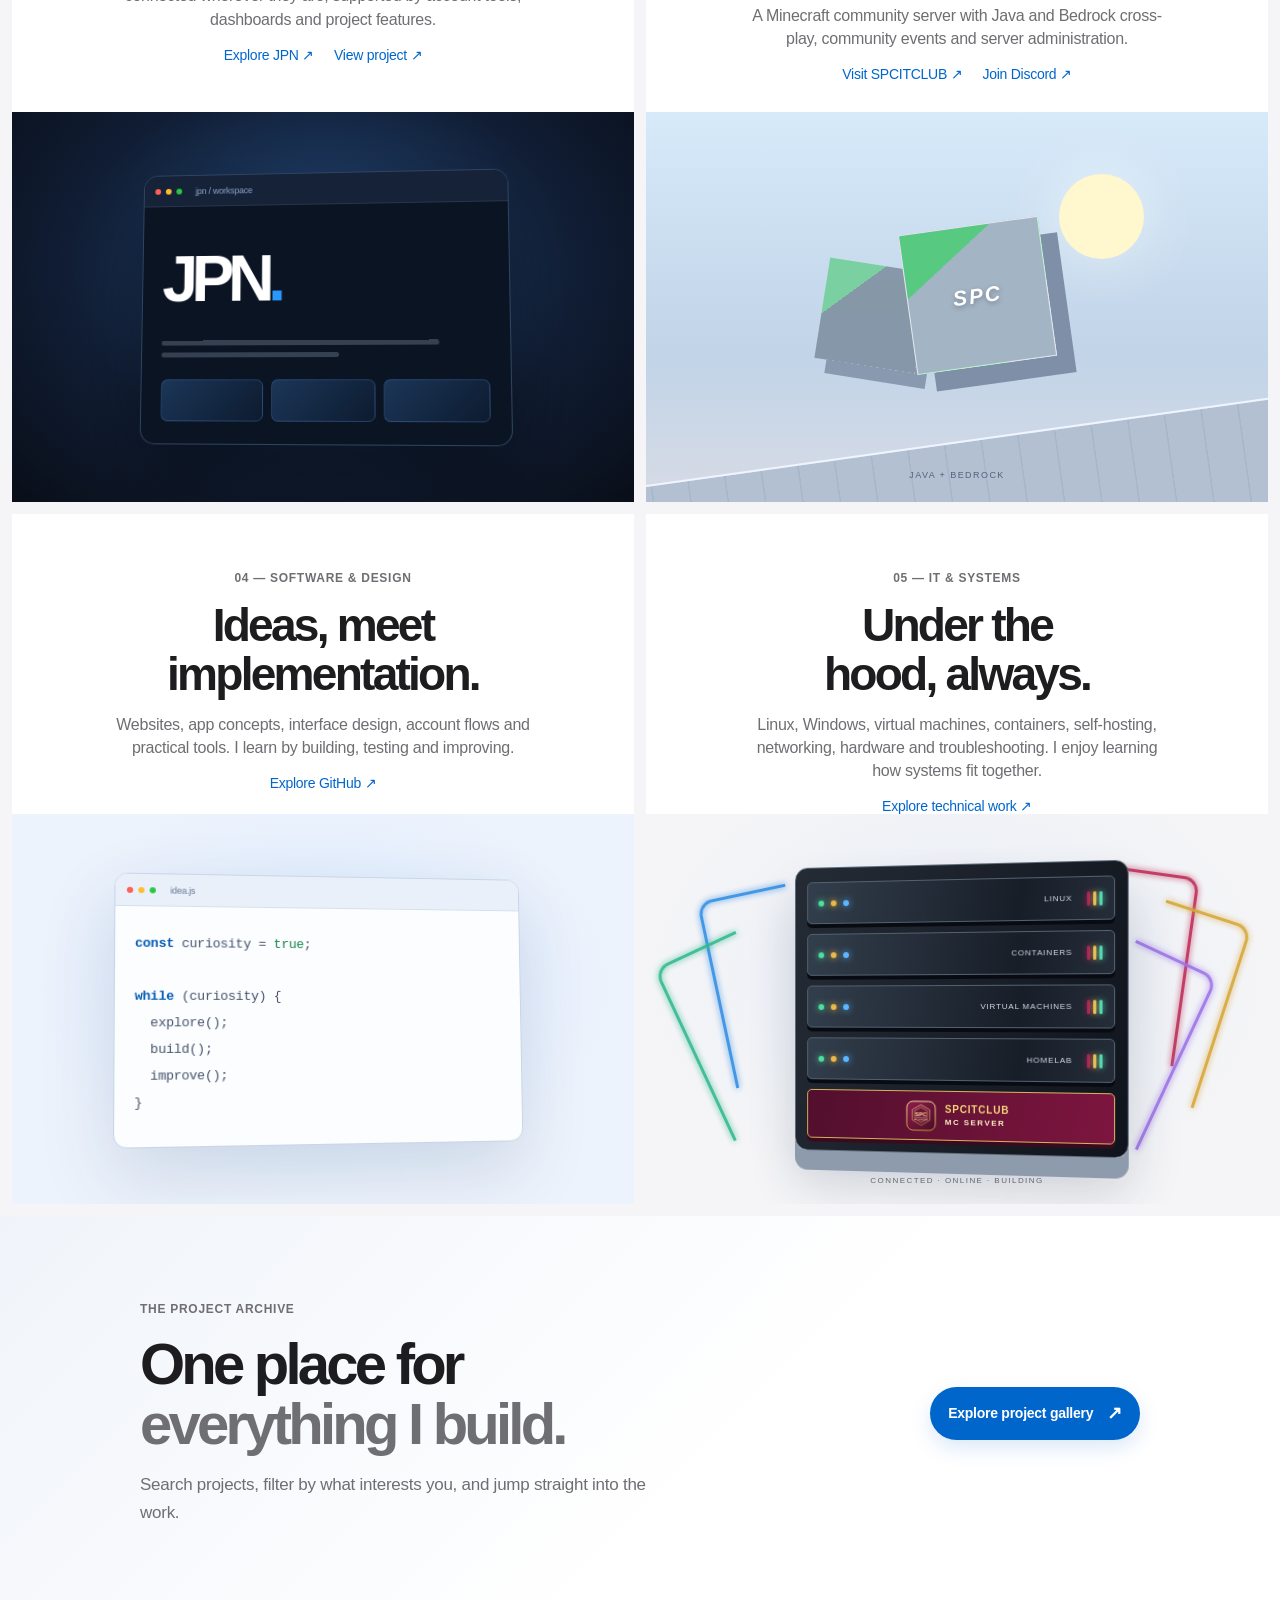
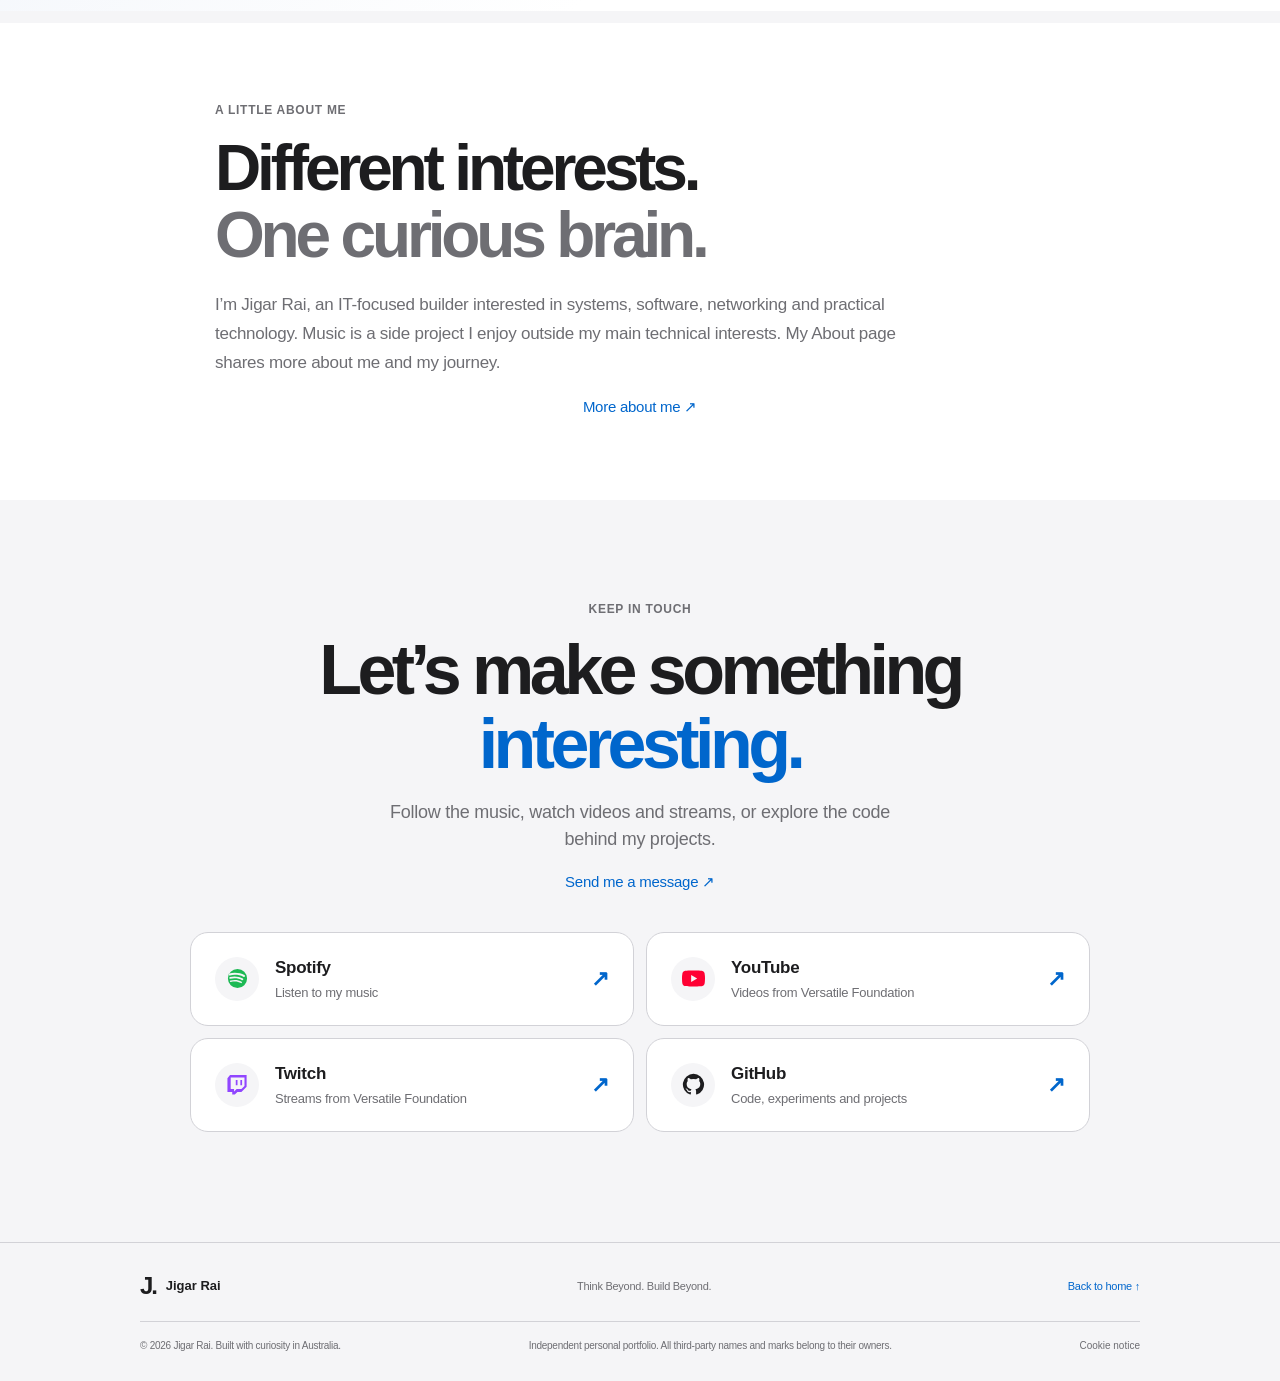
==== commit 3f028277: "Add Jigar.au brand motto across the website" ====
--- a/docs/index.html
+++ b/docs/index.html
@@ -4,25 +4,25 @@
 <meta charset="utf-8"><meta name="viewport" content="width=device-width,initial-scale=1"><meta name="theme-color" content="#f5f5f7">
 <meta name="description" content="Jigar Rai is an IT enthusiast focused on systems, software, networking, infrastructure and digital projects. Music is a personal side project.">
 <meta property="og:title" content="Jigar Rai — IT, Systems & Software"><meta property="og:description" content="Music, technology, code and curious experiments from Australia.">
-<title>Jigar Rai — IT, Systems & Software</title><link rel="icon" href="assets/favicon.svg" type="image/svg+xml"><link rel="stylesheet" href="style.css"><script defer src="script.js"></script>
+<title>Jigar Rai — IT, Systems & Software</title><link rel="icon" href="assets/favicon.svg" type="image/svg+xml"><link rel="stylesheet" href="style.css"><script defer src="script.js"></script><script type="module" src="/assets/js/public-home-projects.js"></script>
 </head>
 <body>
 <a class="skip-link" href="#main">Skip to content</a>
 <header class="global-nav"><a class="brand" href="/#home" aria-label="Jigar Rai home">J.</a><button class="nav-toggle" type="button" aria-expanded="false" aria-controls="nav-links" aria-label="Open menu"><span></span><span></span></button><nav class="nav-links" id="nav-links" aria-label="Main navigation"><a href="/#music">Music</a><a href="/#projects">Projects</a><a href="/gallery/">Gallery</a><a href="/#technology">Technology</a><a href="/about/">About</a><a href="/#connect">Connect</a><a href="/contact/">Contact</a><a href="/account/">Account</a><button class="theme-toggle" type="button" aria-label="Switch appearance" title="Toggle light and dark mode"><svg viewBox="0 0 24 24" aria-hidden="true"><path d="M20.5 15.5A8.5 8.5 0 0 1 8.5 3.5 8.5 8.5 0 1 0 20.5 15.5Z"/></svg></button></nav></header>
 <main id="main">
-<section class="hero hero-home" id="home"><div class="hero-copy"><p class="kicker">✦ IT · TECHNOLOGY · SYSTEMS</p><h1>Curiosity is<br>my kind of <span>superpower.</span></h1><p class="lead">I’m Jigar Rai. I focus on IT, systems, software and solving technical problems. Music is a creative hobby I work on alongside my main interests.</p><div class="links"><a href="/#projects">Explore my projects <b>›</b></a><a href="/about/">Get to know me <b>›</b></a></div><p class="location">⌖ &nbsp;Proudly based in Australia <span>·</span> Made with curiosity</p></div><div class="hero-art" aria-label="Original abstract blue and silver artwork"><i class="orbit one"></i><i class="orbit two"></i><i class="glass"></i><i class="sphere"></i><div class="art-caption"><span>JIGAR RAI</span><span>IT · CODE · SYSTEMS</span></div></div></section>
+<section class="hero hero-home" id="home"><div class="hero-copy"><p class="kicker">✦ IT · TECHNOLOGY · SYSTEMS</p><h1>Curiosity is<br>my kind of <span>superpower.</span></h1><p class="site-motto">Think Beyond. Build Beyond.</p><p class="lead">I’m Jigar Rai. I focus on IT, systems, software and solving technical problems. Music is a creative hobby I work on alongside my main interests.</p><div class="links"><a href="/#projects">Explore my projects <b>›</b></a><a href="/about/">Get to know me <b>›</b></a></div><p class="location">⌖ &nbsp;Proudly based in Australia <span>·</span> Made with curiosity</p></div><div class="hero-art" aria-label="Original abstract blue and silver artwork"><i class="orbit one"></i><i class="orbit two"></i><i class="glass"></i><i class="sphere"></i><div class="art-caption"><span>JIGAR RAI</span><span>IT · CODE · SYSTEMS</span></div></div></section>
 <section class="hero hero-music" id="music"><div class="hero-copy"><p class="kicker">01 — MUSIC · SIDE PROJECT</p><h2>Made to be<br><span>heard.</span></h2><p class="lead">Music is a hobby and creative side project, separate from my main focus on IT and technology. Explore my artist profile on Spotify and find more from Versatile Foundation on YouTube and Twitch.</p><div class="links"><a href="https://open.spotify.com/artist/1ihmgGU9tknCs3DzSl9rHp?si=26b432162ead4dad" target="_blank" rel="noopener noreferrer">Listen on Spotify ↗</a><a href="https://www.youtube.com/@VersatileFoundation" target="_blank" rel="noopener noreferrer">Watch on YouTube ↗</a></div></div><div class="music-art" aria-label="Stylised vinyl record and sound wave"><div class="halo"></div><div class="vinyl"><span>J.</span></div><div class="bars"><i style="--i:0;--h:10px"></i><i style="--i:1;--h:27px"></i><i style="--i:2;--h:44px"></i><i style="--i:3;--h:17px"></i><i style="--i:4;--h:34px"></i><i style="--i:5;--h:51px"></i><i style="--i:6;--h:24px"></i><i style="--i:7;--h:41px"></i><i style="--i:8;--h:14px"></i><i style="--i:9;--h:31px"></i><i style="--i:10;--h:48px"></i><i style="--i:11;--h:21px"></i><i style="--i:12;--h:38px"></i><i style="--i:13;--h:11px"></i><i style="--i:14;--h:28px"></i><i style="--i:15;--h:45px"></i><i style="--i:16;--h:18px"></i><i style="--i:17;--h:35px"></i><i style="--i:18;--h:52px"></i><i style="--i:19;--h:25px"></i><i style="--i:20;--h:42px"></i><i style="--i:21;--h:15px"></i><i style="--i:22;--h:32px"></i><i style="--i:23;--h:49px"></i><i style="--i:24;--h:22px"></i><i style="--i:25;--h:39px"></i><i style="--i:26;--h:12px"></i><i style="--i:27;--h:29px"></i><i style="--i:28;--h:46px"></i><i style="--i:29;--h:19px"></i><i style="--i:30;--h:36px"></i></div><small>SOUND IN MOTION</small></div></section>
 <section class="feature-grid" id="projects">
-<article class="feature jpn"><div class="feature-copy"><p class="kicker">02 — WEB PLATFORM</p><h2>JPN<span>.</span></h2><p>JPN is a connectivity platform designed to help people stay connected wherever they are, supported by account tools, dashboards and project features.</p><div class="links"><a href="https://jigar1234nob.github.io/JPN/" target="_blank" rel="noopener noreferrer">Explore JPN ↗</a><a href="https://github.com/Jigar1234Nob/JPN" target="_blank" rel="noopener noreferrer">View project ↗</a></div></div><a class="artwork jpn-art" href="https://jigar1234nob.github.io/JPN/" target="_blank" rel="noopener noreferrer" aria-label="Open JPN"><div class="mock-window"><div class="windowbar"><i></i><i></i><i></i><small>jpn / workspace</small></div><div class="mock-content"><b>JPN<span>.</span></b><hr><hr class="short"><div class="mock-cards"><i></i><i></i><i></i></div></div></div></a></article>
-<article class="feature community"><div class="feature-copy"><p class="kicker">03 — COMMUNITY & GAMES</p><h2 class="community-title">SPCITCLUB<br>MC SERVER</h2><p>A Minecraft community server with Java and Bedrock cross-play, community events and server administration.</p><div class="links"><a href="https://spcitclub.me" target="_blank" rel="noopener noreferrer">Visit SPCITCLUB ↗</a><a href="https://discord.gg/spcitclubmc" target="_blank" rel="noopener noreferrer">Join Discord ↗</a></div></div><a class="artwork voxel-art" href="https://spcitclub.me" target="_blank" rel="noopener noreferrer" aria-label="Visit SPCITCLUB Minecraft Server"><i class="sun"></i><i class="cube cube-back"></i><i class="cube cube-front"><b>SPC</b></i><i class="ground"></i><small>JAVA + BEDROCK</small></a></article>
-<article class="feature code"><div class="feature-copy"><p class="kicker">04 — SOFTWARE & DESIGN</p><h2>Ideas, meet<br>implementation.</h2><p>Websites, app concepts, interface design, account flows and practical tools. I learn by building, testing and improving.</p><div class="links"><a href="https://github.com/Jigar1234Nob" target="_blank" rel="noopener noreferrer">Explore GitHub ↗</a></div></div><a class="artwork code-art" href="https://github.com/Jigar1234Nob" target="_blank" rel="noopener noreferrer" aria-label="Browse coding projects"><div class="editor"><div class="windowbar"><i></i><i></i><i></i><small>idea.js</small></div><pre><b>const</b> curiosity = <em>true</em>;
+<article class="feature jpn" data-project-slug="jpn"><div class="feature-copy"><p class="kicker">02 — WEB PLATFORM</p><h2>JPN<span>.</span></h2><p>JPN is a connectivity platform designed to help people stay connected wherever they are, supported by account tools, dashboards and project features.</p><div class="links"><a href="https://jigar1234nob.github.io/JPN/" target="_blank" rel="noopener noreferrer">Explore JPN ↗</a><a href="https://github.com/Jigar1234Nob/JPN" target="_blank" rel="noopener noreferrer">View project ↗</a></div></div><a class="artwork jpn-art" href="https://jigar1234nob.github.io/JPN/" target="_blank" rel="noopener noreferrer" aria-label="Open JPN"><div class="mock-window"><div class="windowbar"><i></i><i></i><i></i><small>jpn / workspace</small></div><div class="mock-content"><b>JPN<span>.</span></b><hr><hr class="short"><div class="mock-cards"><i></i><i></i><i></i></div></div></div></a></article>
+<article class="feature community" data-project-slug="spcitclub-mc-server"><div class="feature-copy"><p class="kicker">03 — COMMUNITY & GAMES</p><h2 class="community-title">SPCITCLUB<br>MC SERVER</h2><p>A Minecraft community server with Java and Bedrock cross-play, community events and server administration.</p><div class="links"><a href="https://spcitclub.me" target="_blank" rel="noopener noreferrer">Visit SPCITCLUB ↗</a><a href="https://discord.gg/spcitclubmc" target="_blank" rel="noopener noreferrer">Join Discord ↗</a></div></div><a class="artwork voxel-art" href="https://spcitclub.me" target="_blank" rel="noopener noreferrer" aria-label="Visit SPCITCLUB Minecraft Server"><i class="sun"></i><i class="cube cube-back"></i><i class="cube cube-front"><b>SPC</b></i><i class="ground"></i><small>JAVA + BEDROCK</small></a></article>
+<article class="feature code" data-project-slug="web-app-development"><div class="feature-copy"><p class="kicker">04 — SOFTWARE & DESIGN</p><h2>Ideas, meet<br>implementation.</h2><p>Websites, app concepts, interface design, account flows and practical tools. I learn by building, testing and improving.</p><div class="links"><a href="https://github.com/Jigar1234Nob" target="_blank" rel="noopener noreferrer">Explore GitHub ↗</a></div></div><a class="artwork code-art" href="https://github.com/Jigar1234Nob" target="_blank" rel="noopener noreferrer" aria-label="Browse coding projects"><div class="editor"><div class="windowbar"><i></i><i></i><i></i><small>idea.js</small></div><pre><b>const</b> curiosity = <em>true</em>;
 
 <b>while</b> (curiosity) {
   explore();
   build();
   improve();
 }</pre></div></a></article>
-<article class="feature lab" id="technology"><div class="feature-copy"><p class="kicker">05 — IT & SYSTEMS</p><h2>Under the<br>hood, always.</h2><p>Linux, Windows, virtual machines, containers, self-hosting, networking, hardware and troubleshooting. I enjoy learning how systems fit together.</p><div class="links"><a href="https://github.com/Jigar1234Nob" target="_blank" rel="noopener noreferrer">Explore technical work ↗</a></div></div><div class="artwork lab-art" aria-label="Illustration of a colorful homelab server rack with burgundy and gold SPCITCLUB branding"><div class="rack-glow"></div><div class="rack-wires" aria-hidden="true"><i class="wire wire-red"></i><i class="wire wire-gold"></i><i class="wire wire-blue"></i><i class="wire wire-green"></i><i class="wire wire-purple"></i></div><div class="servers"><div><i></i><i></i><i></i><span>LINUX</span><b class="drive-lights"><em></em><em></em><em></em></b></div><div><i></i><i></i><i></i><span>CONTAINERS</span><b class="drive-lights"><em></em><em></em><em></em></b></div><div><i></i><i></i><i></i><span>VIRTUAL MACHINES</span><b class="drive-lights"><em></em><em></em><em></em></b></div><div><i></i><i></i><i></i><span>HOMELAB</span><b class="drive-lights"><em></em><em></em><em></em></b></div><div class="rack-brand"><img src="assets/spcitclub-logo.svg" alt="SPCITCLUB burgundy and gold emblem"><span>SPCITCLUB<br><small>MC SERVER</small></span></div></div><div class="cable-label">CONNECTED · ONLINE · BUILDING</div></div></article>
+<article class="feature lab" id="technology" data-project-slug="home-lab-virtualisation"><div class="feature-copy"><p class="kicker">05 — IT & SYSTEMS</p><h2>Under the<br>hood, always.</h2><p>Linux, Windows, virtual machines, containers, self-hosting, networking, hardware and troubleshooting. I enjoy learning how systems fit together.</p><div class="links"><a href="https://github.com/Jigar1234Nob" target="_blank" rel="noopener noreferrer">Explore technical work ↗</a></div></div><div class="artwork lab-art" aria-label="Illustration of a colorful homelab server rack with burgundy and gold SPCITCLUB branding"><div class="rack-glow"></div><div class="rack-wires" aria-hidden="true"><i class="wire wire-red"></i><i class="wire wire-gold"></i><i class="wire wire-blue"></i><i class="wire wire-green"></i><i class="wire wire-purple"></i></div><div class="servers"><div><i></i><i></i><i></i><span>LINUX</span><b class="drive-lights"><em></em><em></em><em></em></b></div><div><i></i><i></i><i></i><span>CONTAINERS</span><b class="drive-lights"><em></em><em></em><em></em></b></div><div><i></i><i></i><i></i><span>VIRTUAL MACHINES</span><b class="drive-lights"><em></em><em></em><em></em></b></div><div><i></i><i></i><i></i><span>HOMELAB</span><b class="drive-lights"><em></em><em></em><em></em></b></div><div class="rack-brand"><img src="assets/spcitclub-logo.svg" alt="SPCITCLUB burgundy and gold emblem"><span>SPCITCLUB<br><small>MC SERVER</small></span></div></div><div class="cable-label">CONNECTED · ONLINE · BUILDING</div></div></article>
 </section>
 <section class="gallery-callout"><div><p class="kicker">THE PROJECT ARCHIVE</p><h2>One place for<br><span>everything I build.</span></h2><p>Search projects, filter by what interests you, and jump straight into the work.</p></div><a class="gallery-button" href="/gallery/">Explore project gallery <span>↗</span></a></section>
 <section class="about-preview"><div class="about-inner"><p class="kicker">A LITTLE ABOUT ME</p><h2>Different interests.<br><span>One curious brain.</span></h2><p class="preview-copy">I’m Jigar Rai, an IT-focused builder interested in systems, software, networking and practical technology. Music is a side project I enjoy outside my main technical interests. My About page shares more about me and my journey.</p><div class="links"><a href="/about/">More about me ↗</a></div></div></section>
@@ -33,5 +33,5 @@
 <a class="social-card github" href="https://github.com/Jigar1234Nob" target="_blank" rel="noopener noreferrer"><span class="social-icon"><svg viewBox="0 0 24 24" aria-hidden="true"><path d="M12 .9a11.1 11.1 0 0 0-3.51 21.63c.56.1.76-.24.76-.54v-2.1c-3.1.67-3.76-1.32-3.76-1.32-.5-1.28-1.23-1.62-1.23-1.62-1.01-.69.08-.68.08-.68 1.12.08 1.71 1.15 1.71 1.15.99 1.7 2.6 1.21 3.23.92.1-.72.39-1.21.7-1.49-2.48-.28-5.09-1.24-5.09-5.52 0-1.22.44-2.22 1.15-3-.12-.28-.5-1.42.11-2.96 0 0 .94-.3 3.05 1.15a10.6 10.6 0 0 1 5.55 0c2.11-1.45 3.05-1.15 3.05-1.15.61 1.54.23 2.68.11 2.96.72.78 1.15 1.78 1.15 3.01 0 4.29-2.62 5.23-5.11 5.51.4.35.75 1.03.75 2.08v3.06c0 .3.2.65.77.54A11.1 11.1 0 0 0 12 .9Z"/></svg></span><span><b>GitHub</b><small>Code, experiments and projects</small></span><strong>↗</strong></a>
 </div></section>
 </main>
-<footer class="footer"><div class="footer-top"><a class="footer-brand" href="/#home">J. <span>Jigar Rai</span></a><span>IT · systems · software</span><a href="/#home">Back to home ↑</a></div><div class="footer-bottom"><span>© <span id="year"></span> Jigar Rai. Built with curiosity in Australia.</span><span>Independent personal portfolio. All third-party names and marks belong to their owners.</span></div></footer>
+<footer class="footer"><div class="footer-top"><a class="footer-brand" href="/#home">J. <span>Jigar Rai</span></a><span class="footer-motto">Think Beyond. Build Beyond.</span><a href="/#home">Back to home ↑</a></div><div class="footer-bottom"><span>© <span id="year"></span> Jigar Rai. Built with curiosity in Australia.</span><span>Independent personal portfolio. All third-party names and marks belong to their owners.</span></div></footer>
 </body></html>
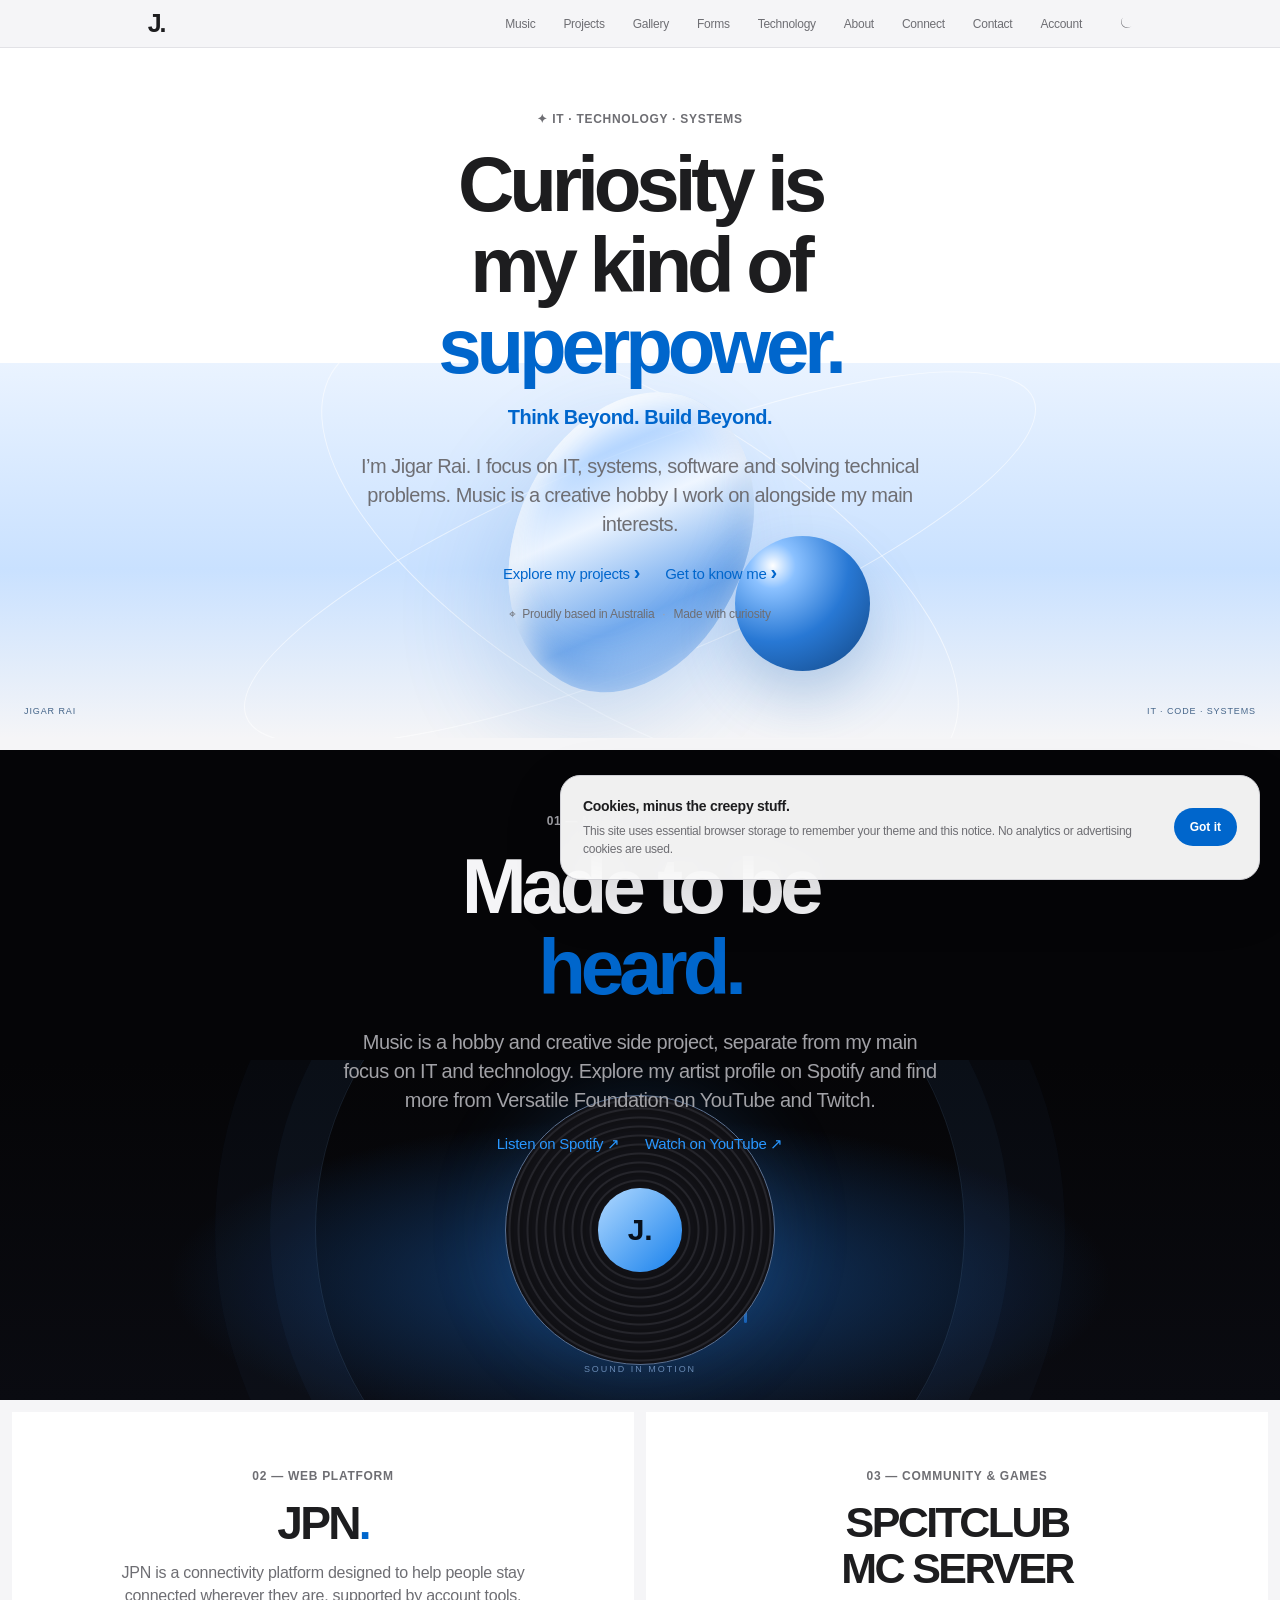
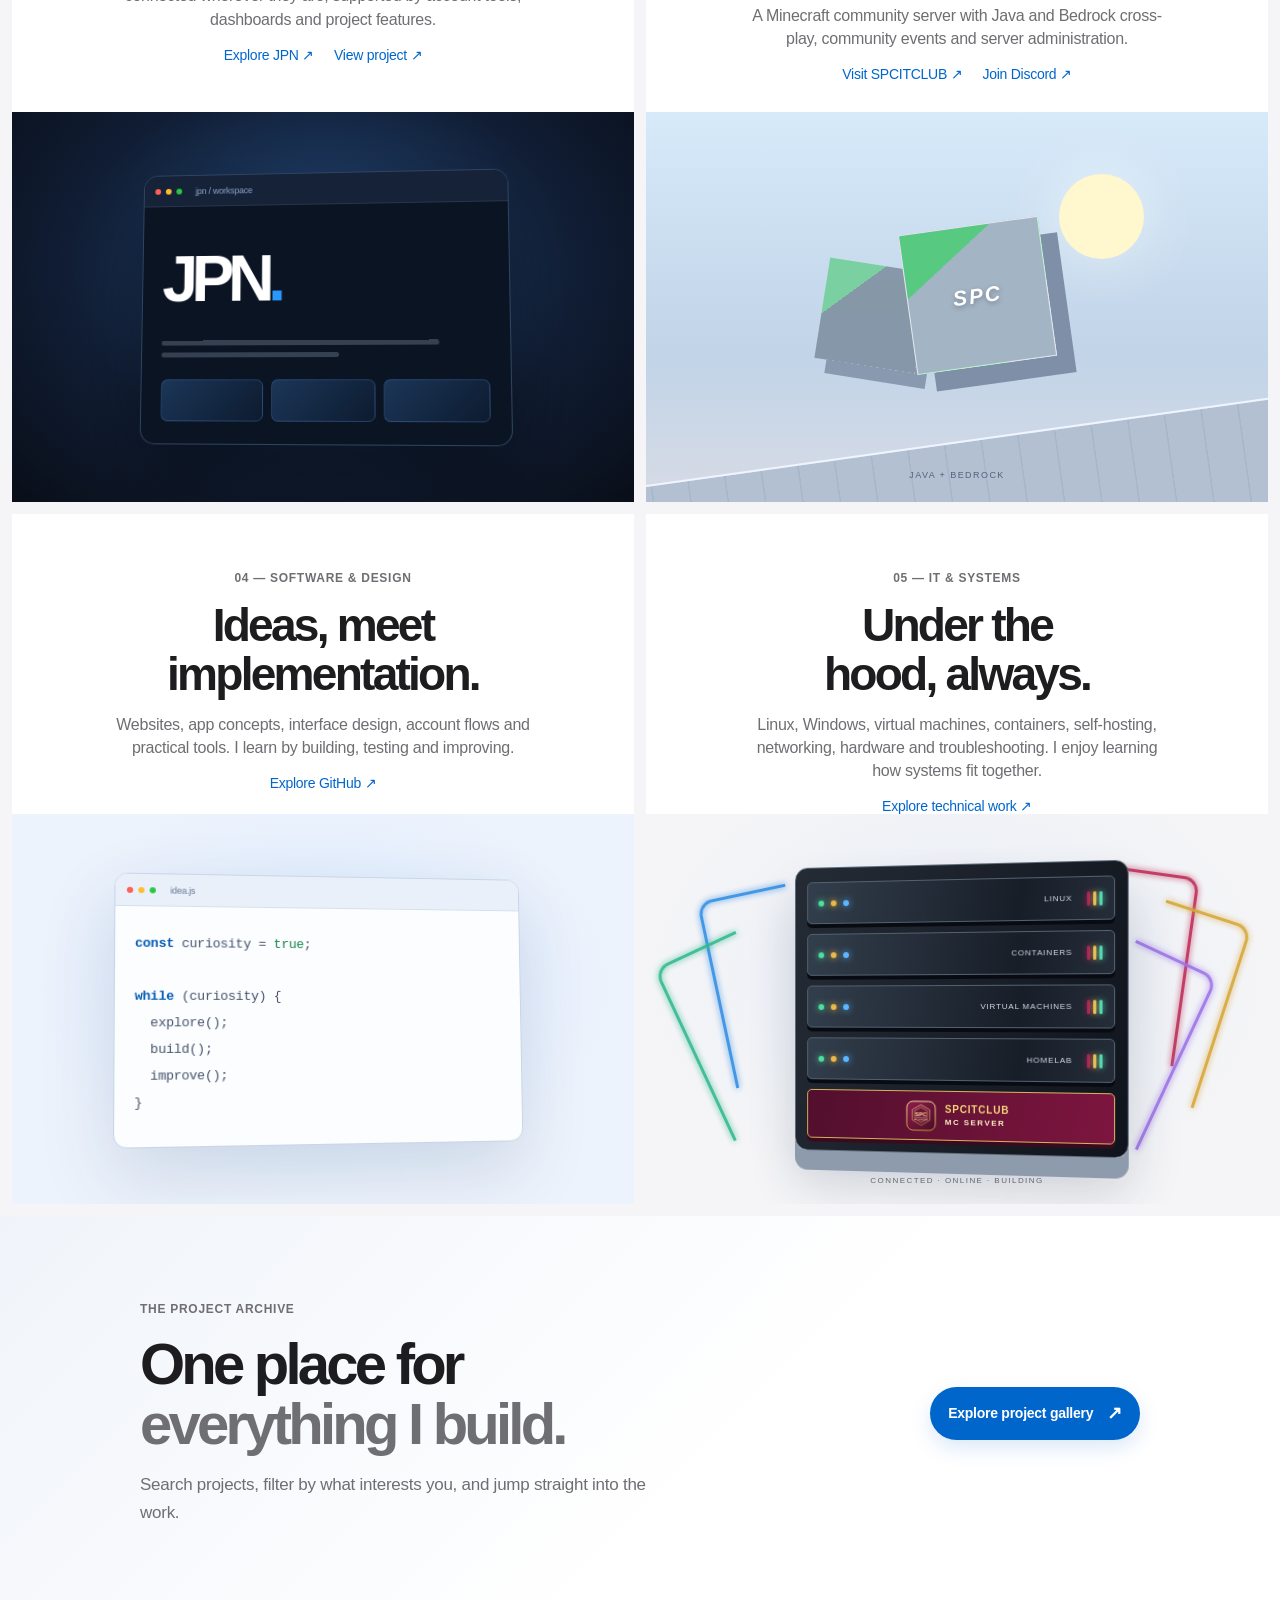
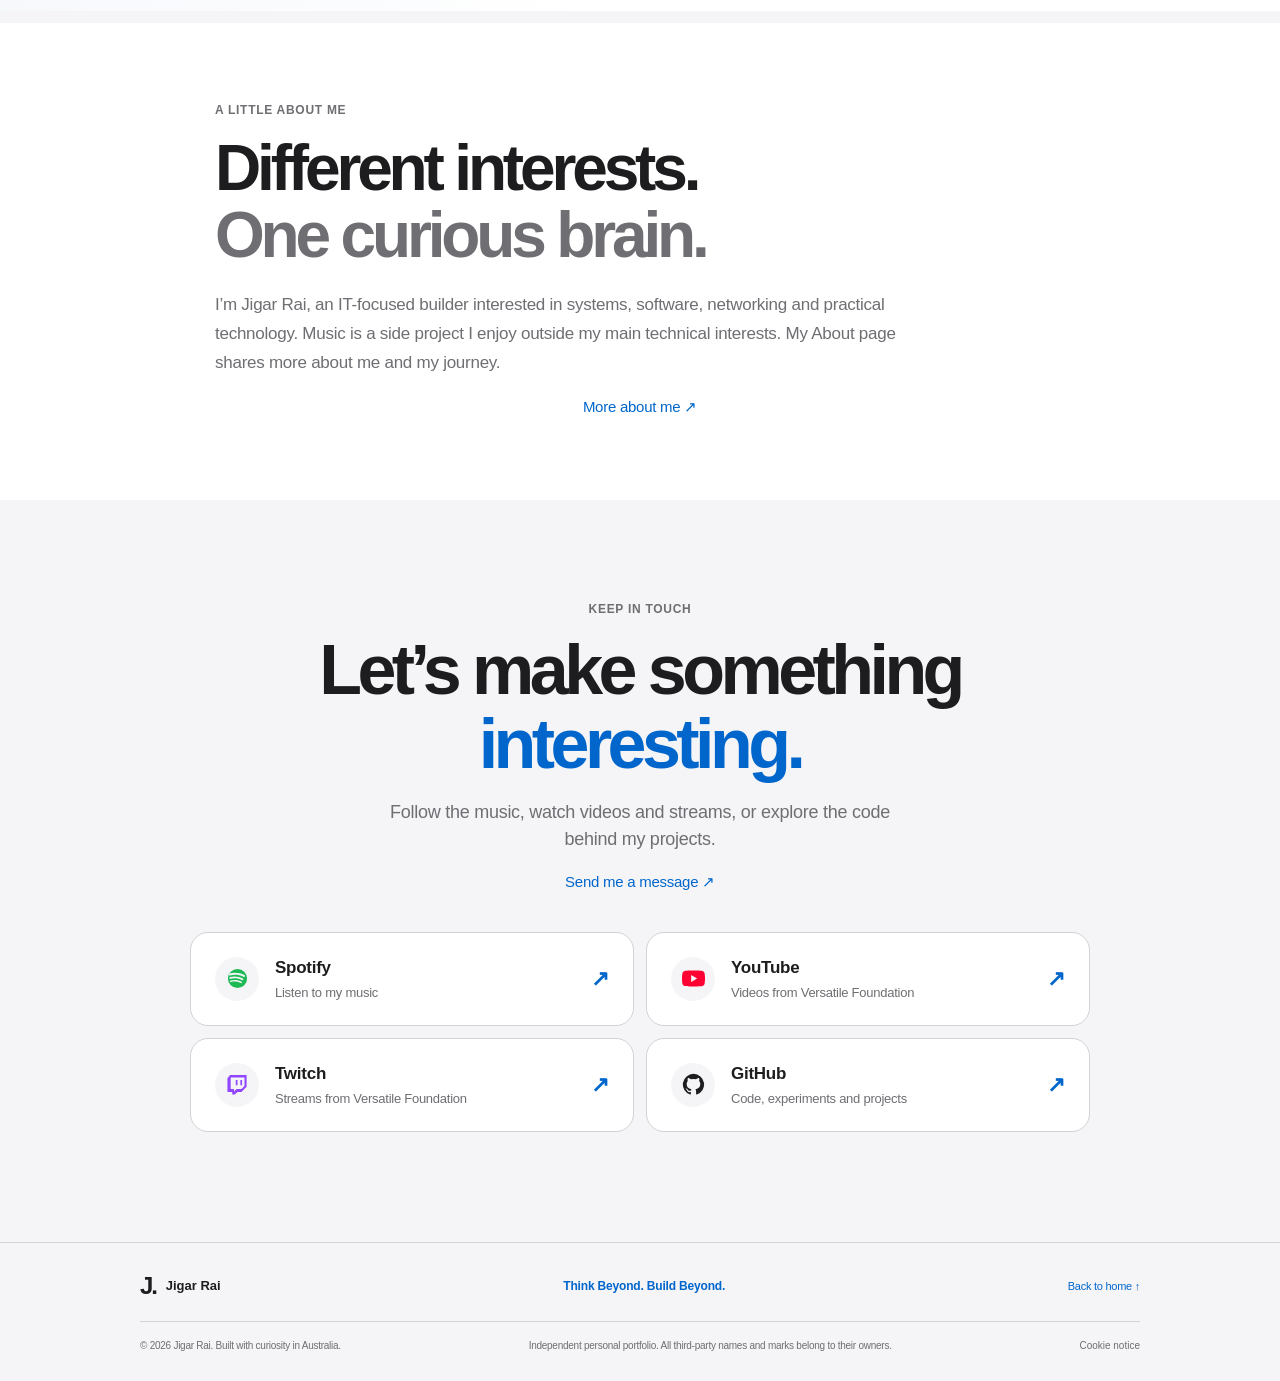
==== commit 399f7c53: "Add public forms page to site navigation" ====
--- a/docs/index.html
+++ b/docs/index.html
@@ -8,7 +8,7 @@
 </head>
 <body>
 <a class="skip-link" href="#main">Skip to content</a>
-<header class="global-nav"><a class="brand" href="/#home" aria-label="Jigar Rai home">J.</a><button class="nav-toggle" type="button" aria-expanded="false" aria-controls="nav-links" aria-label="Open menu"><span></span><span></span></button><nav class="nav-links" id="nav-links" aria-label="Main navigation"><a href="/#music">Music</a><a href="/#projects">Projects</a><a href="/gallery/">Gallery</a><a href="/#technology">Technology</a><a href="/about/">About</a><a href="/#connect">Connect</a><a href="/contact/">Contact</a><a href="/account/">Account</a><button class="theme-toggle" type="button" aria-label="Switch appearance" title="Toggle light and dark mode"><svg viewBox="0 0 24 24" aria-hidden="true"><path d="M20.5 15.5A8.5 8.5 0 0 1 8.5 3.5 8.5 8.5 0 1 0 20.5 15.5Z"/></svg></button></nav></header>
+<header class="global-nav"><a class="brand" href="/#home" aria-label="Jigar Rai home">J.</a><button class="nav-toggle" type="button" aria-expanded="false" aria-controls="nav-links" aria-label="Open menu"><span></span><span></span></button><nav class="nav-links" id="nav-links" aria-label="Main navigation"><a href="/#music">Music</a><a href="/#projects">Projects</a><a href="/gallery/">Gallery</a><a href="/forms/">Forms</a><a href="/#technology">Technology</a><a href="/about/">About</a><a href="/#connect">Connect</a><a href="/contact/">Contact</a><a href="/account/">Account</a><button class="theme-toggle" type="button" aria-label="Switch appearance" title="Toggle light and dark mode"><svg viewBox="0 0 24 24" aria-hidden="true"><path d="M20.5 15.5A8.5 8.5 0 0 1 8.5 3.5 8.5 8.5 0 1 0 20.5 15.5Z"/></svg></button></nav></header>
 <main id="main">
 <section class="hero hero-home" id="home"><div class="hero-copy"><p class="kicker">✦ IT · TECHNOLOGY · SYSTEMS</p><h1>Curiosity is<br>my kind of <span>superpower.</span></h1><p class="site-motto">Think Beyond. Build Beyond.</p><p class="lead">I’m Jigar Rai. I focus on IT, systems, software and solving technical problems. Music is a creative hobby I work on alongside my main interests.</p><div class="links"><a href="/#projects">Explore my projects <b>›</b></a><a href="/about/">Get to know me <b>›</b></a></div><p class="location">⌖ &nbsp;Proudly based in Australia <span>·</span> Made with curiosity</p></div><div class="hero-art" aria-label="Original abstract blue and silver artwork"><i class="orbit one"></i><i class="orbit two"></i><i class="glass"></i><i class="sphere"></i><div class="art-caption"><span>JIGAR RAI</span><span>IT · CODE · SYSTEMS</span></div></div></section>
 <section class="hero hero-music" id="music"><div class="hero-copy"><p class="kicker">01 — MUSIC · SIDE PROJECT</p><h2>Made to be<br><span>heard.</span></h2><p class="lead">Music is a hobby and creative side project, separate from my main focus on IT and technology. Explore my artist profile on Spotify and find more from Versatile Foundation on YouTube and Twitch.</p><div class="links"><a href="https://open.spotify.com/artist/1ihmgGU9tknCs3DzSl9rHp?si=26b432162ead4dad" target="_blank" rel="noopener noreferrer">Listen on Spotify ↗</a><a href="https://www.youtube.com/@VersatileFoundation" target="_blank" rel="noopener noreferrer">Watch on YouTube ↗</a></div></div><div class="music-art" aria-label="Stylised vinyl record and sound wave"><div class="halo"></div><div class="vinyl"><span>J.</span></div><div class="bars"><i style="--i:0;--h:10px"></i><i style="--i:1;--h:27px"></i><i style="--i:2;--h:44px"></i><i style="--i:3;--h:17px"></i><i style="--i:4;--h:34px"></i><i style="--i:5;--h:51px"></i><i style="--i:6;--h:24px"></i><i style="--i:7;--h:41px"></i><i style="--i:8;--h:14px"></i><i style="--i:9;--h:31px"></i><i style="--i:10;--h:48px"></i><i style="--i:11;--h:21px"></i><i style="--i:12;--h:38px"></i><i style="--i:13;--h:11px"></i><i style="--i:14;--h:28px"></i><i style="--i:15;--h:45px"></i><i style="--i:16;--h:18px"></i><i style="--i:17;--h:35px"></i><i style="--i:18;--h:52px"></i><i style="--i:19;--h:25px"></i><i style="--i:20;--h:42px"></i><i style="--i:21;--h:15px"></i><i style="--i:22;--h:32px"></i><i style="--i:23;--h:49px"></i><i style="--i:24;--h:22px"></i><i style="--i:25;--h:39px"></i><i style="--i:26;--h:12px"></i><i style="--i:27;--h:29px"></i><i style="--i:28;--h:46px"></i><i style="--i:29;--h:19px"></i><i style="--i:30;--h:36px"></i></div><small>SOUND IN MOTION</small></div></section>
--- a/docs/style.css
+++ b/docs/style.css
@@ -267,3 +267,8 @@
 
 /* Public form and contact pages */
 .public-form-page{min-height:calc(100vh - 120px);padding:60px 18px 80px;width:min(780px,100%);margin:0 auto}.public-form-intro{margin-bottom:28px}.public-form-intro h1{font-size:clamp(38px,6vw,62px);letter-spacing:-.06em;line-height:1.03;margin:0 0 12px}.public-form-intro h1::first-letter{color:var(--blue)}.public-form-intro>p:last-child{color:var(--muted);line-height:1.6}.public-form-card{padding:clamp(20px,4vw,36px);border:1px solid var(--line);border-radius:22px;background:var(--panel);display:grid;gap:18px;box-shadow:0 20px 70px #0000000a}.public-field{display:grid;gap:8px;font-size:12px;font-weight:650}.public-field input,.public-field textarea,.public-field select{width:100%;padding:12px 13px;border:1px solid var(--line);border-radius:10px;background:var(--page);color:var(--text);font:inherit;font-size:14px}.public-field textarea{resize:vertical;line-height:1.55}.public-field input:focus,.public-field textarea:focus,.public-field select:focus{outline:2px solid var(--blue);outline-offset:1px}.public-check{display:flex;gap:10px;align-items:flex-start;font-size:12px;line-height:1.5}.public-check input{margin-top:2px}.form-privacy{margin:0;color:var(--muted);font-size:10px;line-height:1.5}.form-honeypot{position:absolute!important;left:-10000px!important;width:1px!important;height:1px!important;overflow:hidden!important}
+
+
+/* Jigar.au brand motto */
+.site-motto{margin:15px auto 0;color:var(--blue);font-size:clamp(16px,2vw,20px);font-weight:650;letter-spacing:-.025em}.footer-motto{color:var(--blue);font-size:12px;font-weight:650;letter-spacing:-.015em;text-align:center}
+@media(max-width:760px){.footer-motto{text-align:left}}
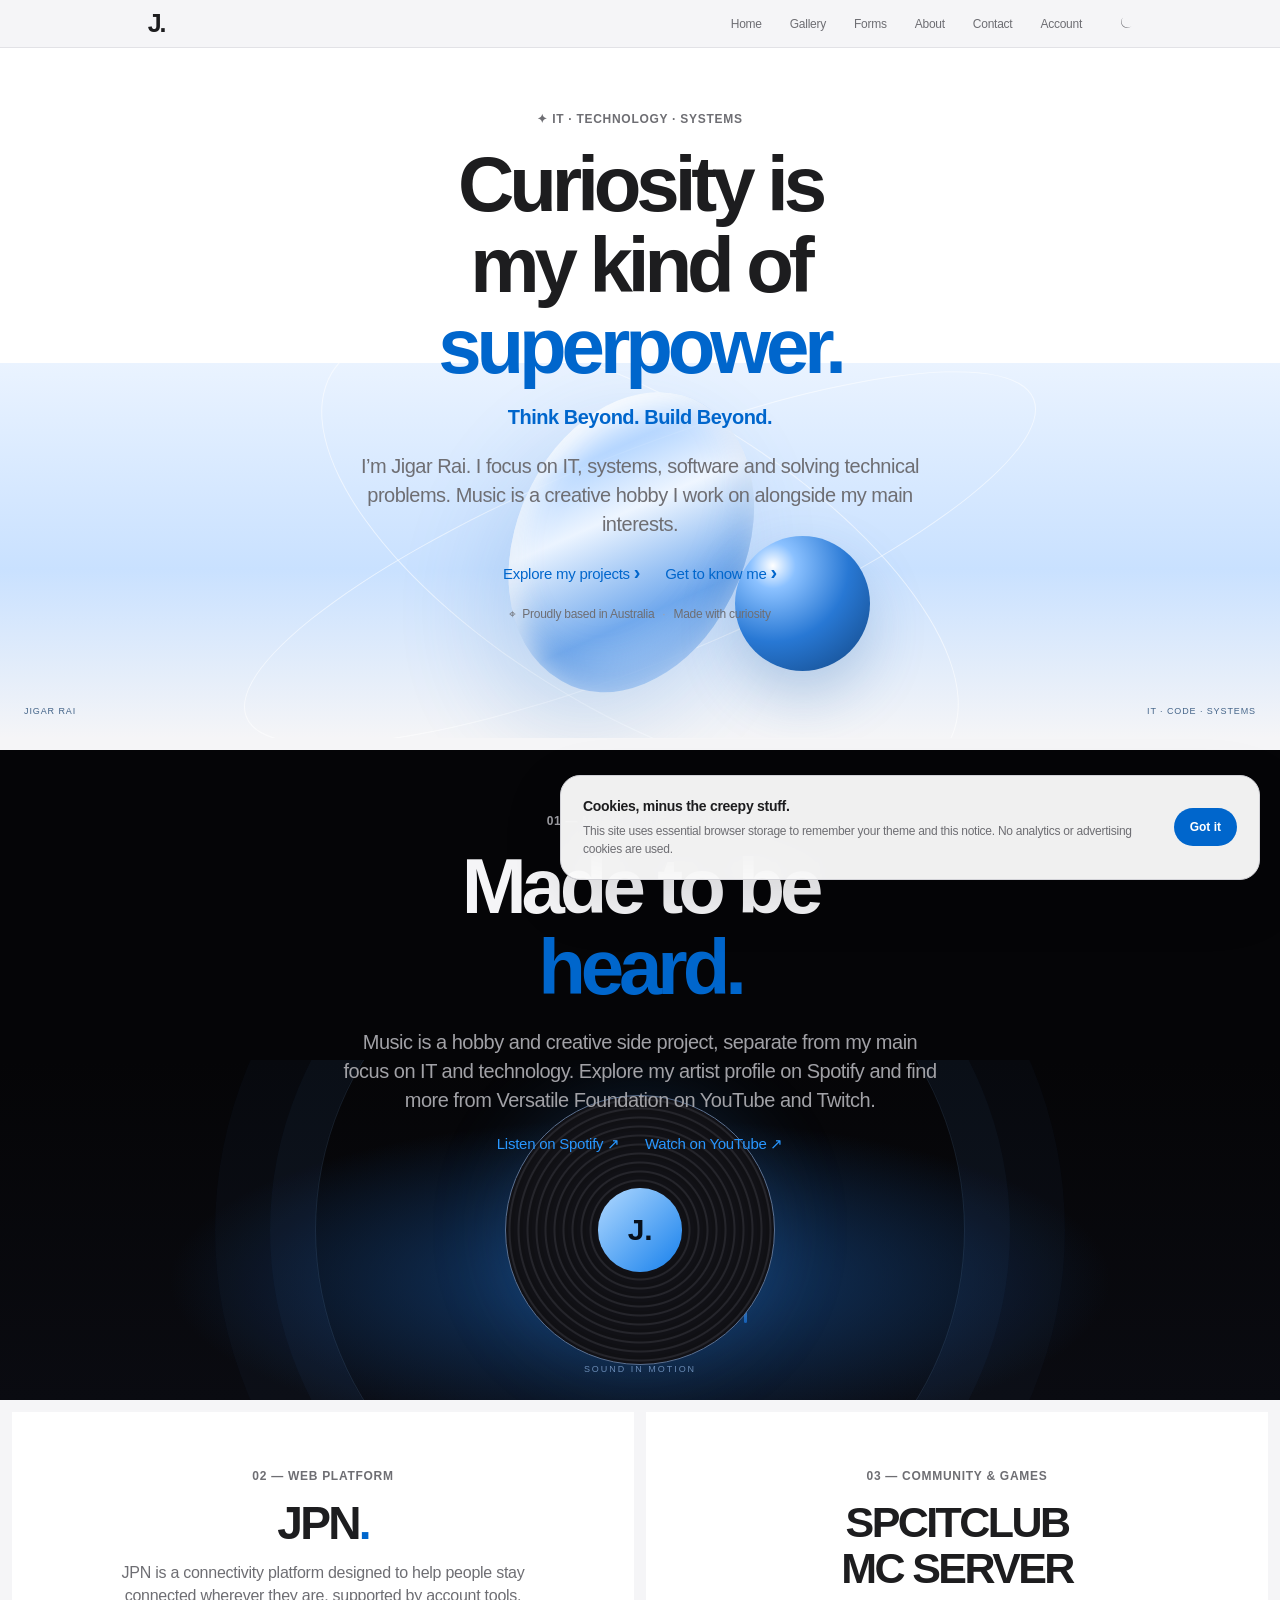
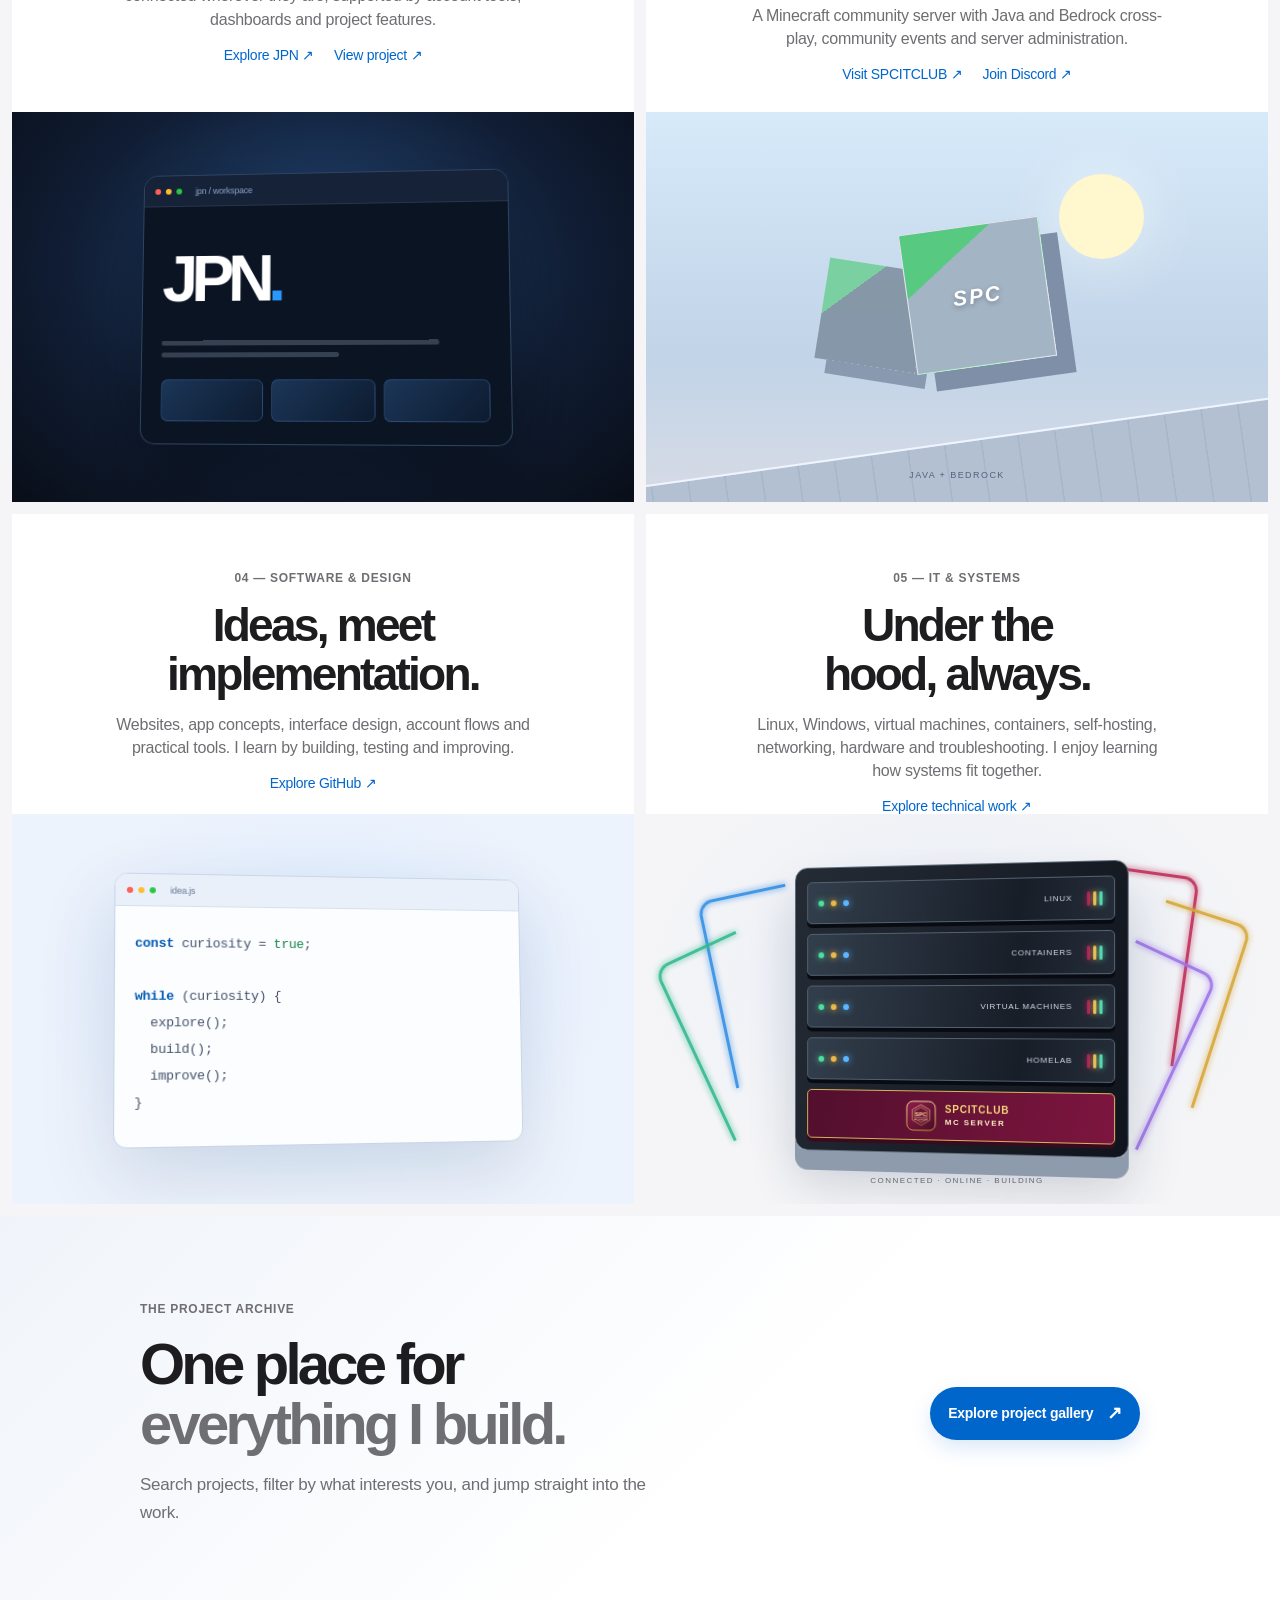
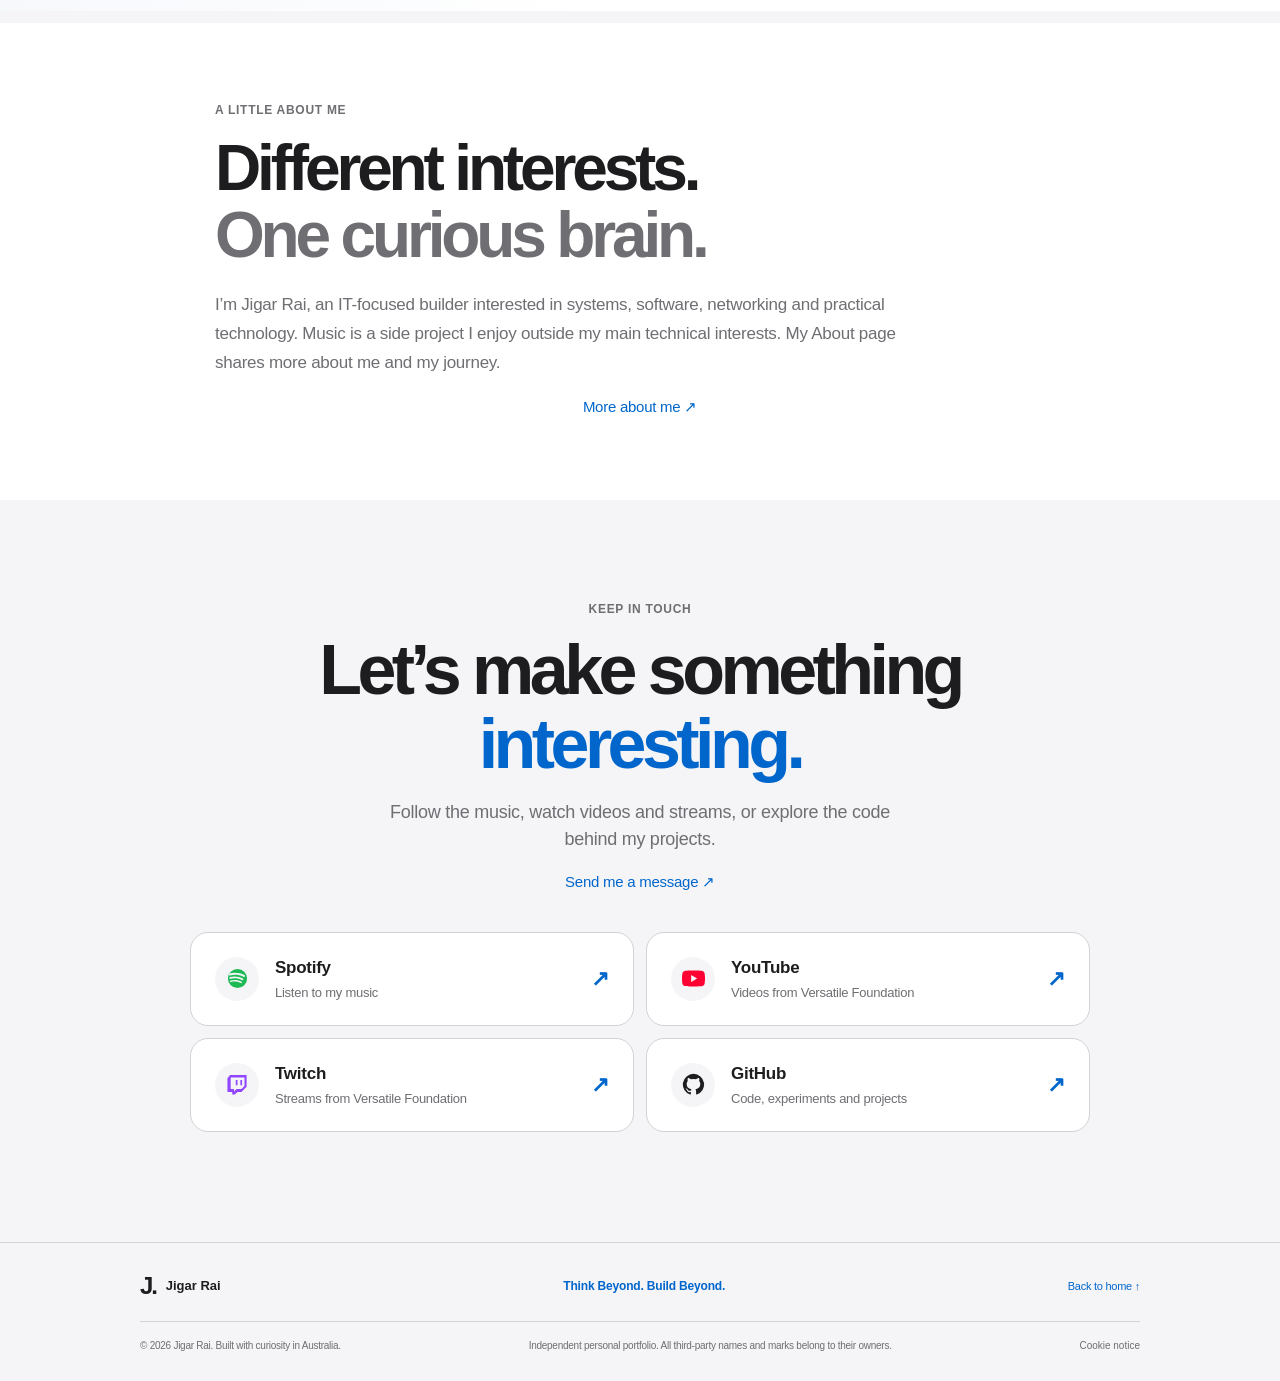
==== commit 54a066b4: "Simplify homepage navigation to public root pages" ====
--- a/docs/index.html
+++ b/docs/index.html
@@ -8,7 +8,7 @@
 </head>
 <body>
 <a class="skip-link" href="#main">Skip to content</a>
-<header class="global-nav"><a class="brand" href="/#home" aria-label="Jigar Rai home">J.</a><button class="nav-toggle" type="button" aria-expanded="false" aria-controls="nav-links" aria-label="Open menu"><span></span><span></span></button><nav class="nav-links" id="nav-links" aria-label="Main navigation"><a href="/#music">Music</a><a href="/#projects">Projects</a><a href="/gallery/">Gallery</a><a href="/forms/">Forms</a><a href="/#technology">Technology</a><a href="/about/">About</a><a href="/#connect">Connect</a><a href="/contact/">Contact</a><a href="/account/">Account</a><button class="theme-toggle" type="button" aria-label="Switch appearance" title="Toggle light and dark mode"><svg viewBox="0 0 24 24" aria-hidden="true"><path d="M20.5 15.5A8.5 8.5 0 0 1 8.5 3.5 8.5 8.5 0 1 0 20.5 15.5Z"/></svg></button></nav></header>
+<header class="global-nav"><a class="brand" href="/#home" aria-label="Jigar Rai home">J.</a><button class="nav-toggle" type="button" aria-expanded="false" aria-controls="nav-links" aria-label="Open menu"><span></span><span></span></button><nav class="nav-links" id="nav-links" aria-label="Main navigation"><a href="/">Home</a><a href="/gallery/">Gallery</a><a href="/forms/">Forms</a><a href="/about/">About</a><a href="/contact/">Contact</a><a href="/account/">Account</a><button class="theme-toggle" type="button" aria-label="Switch appearance" title="Toggle light and dark mode"><svg viewBox="0 0 24 24" aria-hidden="true"><path d="M20.5 15.5A8.5 8.5 0 0 1 8.5 3.5 8.5 8.5 0 1 0 20.5 15.5Z"/></svg></button></nav></header>
 <main id="main">
 <section class="hero hero-home" id="home"><div class="hero-copy"><p class="kicker">✦ IT · TECHNOLOGY · SYSTEMS</p><h1>Curiosity is<br>my kind of <span>superpower.</span></h1><p class="site-motto">Think Beyond. Build Beyond.</p><p class="lead">I’m Jigar Rai. I focus on IT, systems, software and solving technical problems. Music is a creative hobby I work on alongside my main interests.</p><div class="links"><a href="/#projects">Explore my projects <b>›</b></a><a href="/about/">Get to know me <b>›</b></a></div><p class="location">⌖ &nbsp;Proudly based in Australia <span>·</span> Made with curiosity</p></div><div class="hero-art" aria-label="Original abstract blue and silver artwork"><i class="orbit one"></i><i class="orbit two"></i><i class="glass"></i><i class="sphere"></i><div class="art-caption"><span>JIGAR RAI</span><span>IT · CODE · SYSTEMS</span></div></div></section>
 <section class="hero hero-music" id="music"><div class="hero-copy"><p class="kicker">01 — MUSIC · SIDE PROJECT</p><h2>Made to be<br><span>heard.</span></h2><p class="lead">Music is a hobby and creative side project, separate from my main focus on IT and technology. Explore my artist profile on Spotify and find more from Versatile Foundation on YouTube and Twitch.</p><div class="links"><a href="https://open.spotify.com/artist/1ihmgGU9tknCs3DzSl9rHp?si=26b432162ead4dad" target="_blank" rel="noopener noreferrer">Listen on Spotify ↗</a><a href="https://www.youtube.com/@VersatileFoundation" target="_blank" rel="noopener noreferrer">Watch on YouTube ↗</a></div></div><div class="music-art" aria-label="Stylised vinyl record and sound wave"><div class="halo"></div><div class="vinyl"><span>J.</span></div><div class="bars"><i style="--i:0;--h:10px"></i><i style="--i:1;--h:27px"></i><i style="--i:2;--h:44px"></i><i style="--i:3;--h:17px"></i><i style="--i:4;--h:34px"></i><i style="--i:5;--h:51px"></i><i style="--i:6;--h:24px"></i><i style="--i:7;--h:41px"></i><i style="--i:8;--h:14px"></i><i style="--i:9;--h:31px"></i><i style="--i:10;--h:48px"></i><i style="--i:11;--h:21px"></i><i style="--i:12;--h:38px"></i><i style="--i:13;--h:11px"></i><i style="--i:14;--h:28px"></i><i style="--i:15;--h:45px"></i><i style="--i:16;--h:18px"></i><i style="--i:17;--h:35px"></i><i style="--i:18;--h:52px"></i><i style="--i:19;--h:25px"></i><i style="--i:20;--h:42px"></i><i style="--i:21;--h:15px"></i><i style="--i:22;--h:32px"></i><i style="--i:23;--h:49px"></i><i style="--i:24;--h:22px"></i><i style="--i:25;--h:39px"></i><i style="--i:26;--h:12px"></i><i style="--i:27;--h:29px"></i><i style="--i:28;--h:46px"></i><i style="--i:29;--h:19px"></i><i style="--i:30;--h:36px"></i></div><small>SOUND IN MOTION</small></div></section>
